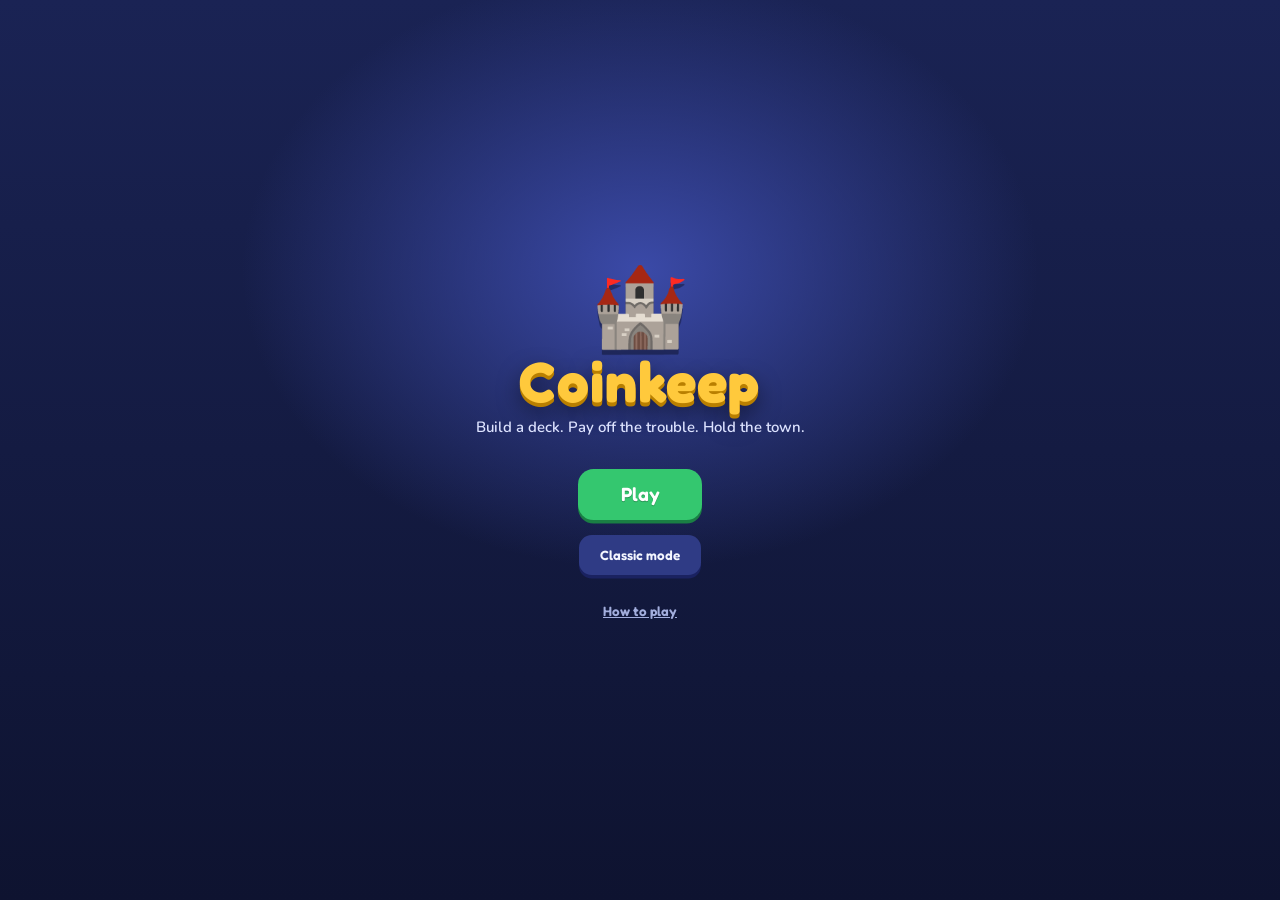
==== index.html @ c74bf4b2 "Publish every wild/* branch beside main on Pages, with a version switcher and a save slot each Co-Au" ====
<!DOCTYPE html>
<html lang="en">
<head>
<meta charset="utf-8">
<meta name="viewport" content="width=device-width,initial-scale=1,viewport-fit=cover">
<meta name="theme-color" content="#1A2354">
<meta name="mobile-web-app-capable" content="yes">
<meta name="apple-mobile-web-app-capable" content="yes">
<meta name="apple-mobile-web-app-status-bar-style" content="black-translucent">
<title>Coinkeep</title>
<meta name="description" content="Coinkeep — a pocket deckbuilder. Build your deck, pay off the troubles, hold the town.">
<link rel="manifest" href="manifest.webmanifest">
<link rel="icon" href="icon.svg" type="image/svg+xml">
<link rel="apple-touch-icon" href="icon.svg">
<link rel="preconnect" href="https://fonts.googleapis.com">
<link rel="preconnect" href="https://fonts.gstatic.com" crossorigin>
<link href="https://fonts.googleapis.com/css2?family=Fredoka:wght@500;600;700&family=Nunito:wght@600;700;800&display=swap" rel="stylesheet">
<link rel="stylesheet" href="css/style.css">
<script src="js/data.js" defer></script>
<script src="js/game.js" defer></script>
<script src="js/save.js" defer></script>
<script src="js/ui.js" defer></script>
<script src="js/versions.js" defer></script>
</head>
<body>

<div id="app">
  <header id="topbar">
    <span class="brand">🪙 Coinkeep</span>
    <div class="chips">
      <span class="chip wave" id="cWave"></span>
      <span class="chip" id="cTurn"></span>
      <span class="chip" id="cHearts" hidden></span>
      <span class="chip" id="cQueue"></span>
      <span class="chip" id="cNext"></span>
      <span class="chip" id="cTier"></span>
    </div>
    <span class="spacer"></span>
    <button class="tbtn wide-only" id="btnDeck">Deck</button>
    <button class="tbtn wide-only" id="btnTrash">Trash</button>
    <button class="tbtn wide-only" id="btnNew">New run</button>
    <button class="tbtn" id="btnLedger" aria-label="Log">📜<span class="long"> Log</span></button>
    <button class="tbtn" id="btnMenu" aria-label="Settings and menu">⚙<span class="long"> Settings</span></button>
  </header>

  <main id="main">
    <div id="subbar">
      <div id="tabs" role="tablist">
        <button id="tabThreats" role="tab">Threats</button>
        <button id="tabMarket" role="tab">Market <span id="tabBadge" class="badge-n"></span></button>
      </div>
      <div id="jokers"></div>
    </div>

    <div id="board">
      <section class="market-rail">
        <div class="rail-label">Market</div>
        <div class="market" id="market"></div>
      </section>
      <section id="threats"></section>
    </div>

    <div id="bar">
      <div class="res" id="rAct"></div>
      <div class="res" id="rBuy"></div>
      <div class="res coin" id="rCoin"></div>
      <span class="spacer"></span>
      <button class="pile" id="pTreas" title="Play every Treasure in your hand (T)">▶ Treasures</button>
      <button class="pile" id="pDeck" title="View your draw pile"></button>
      <button class="pile" id="pDisc" title="View your discard pile"></button>
      <button id="endturn" title="End turn (E)">End turn</button>
    </div>

    <div id="handwrap"><div id="hand"></div></div>
  </main>

  <aside id="side">
    <div class="side-h"><span>TOWN LOG</span><span class="side-btns"><button class="tbtn" id="logSave" title="Download the whole log as a text file">⬇ Save</button><button id="sideClose" aria-label="Close log">✕</button></span></div>
    <div id="log"></div>
  </aside>
</div>

<div id="toasts" aria-live="polite"></div>

<div id="inspect" role="dialog" aria-modal="true">
  <div id="inspectBody"></div>
  <div id="inspectInfo"></div>
  <div class="mbtns" id="inspectBtns"></div>
</div>

<div id="menu" role="dialog" aria-modal="true" aria-labelledby="menuTitle">
  <div class="sheet">
    <h3 id="menuTitle">Settings</h3>
    <div class="srow">
      <span class="slabel">UI size</span>
      <button class="sbtn" id="sDown" aria-label="Smaller">−</button>
      <input type="range" id="sRange" min="60" max="160" step="5" aria-label="UI size">
      <button class="sbtn" id="sUp" aria-label="Larger">+</button>
      <span id="sVal">100%</span>
    </div>
    <div class="srow hint"><span id="sEff"></span><button class="tbtn" id="sAuto">Reset</button></div>
    <label class="srow check"><input type="checkbox" id="sTap"> Tap a card to read it before playing or buying</label>
    <div class="srow btns">
      <button class="tbtn" id="mDeck">Deck</button>
      <button class="tbtn" id="mTrash">Trash</button>
      <button class="tbtn" id="mLedger">Log</button>
      <button class="tbtn" id="mSave">Save log</button>
      <button class="tbtn" id="mHow">How to play</button>
      <button class="tbtn" id="mNew">New run</button>
    </div>
    <p class="hint keys">Keys: <b>E</b> end turn · <b>T</b> play treasures · <b>+ / −</b> UI size · right-click any card to read it.</p>
    <button class="mbtn go" id="mClose">Done</button>
  </div>
</div>

<div id="veil" role="dialog" aria-modal="true" aria-labelledby="mTitle">
  <h2 id="mTitle"></h2>
  <div class="sub" id="mSub"></div>
  <div id="pool"></div>
  <div class="opts" id="mOpts"></div>
  <div class="mbtns" id="mBtns"></div>
</div>

<div id="over">
  <div class="over-art">🏚</div>
  <h1 id="overTitle">The town falls</h1>
  <p id="overText"></p>
  <button class="mbtn go big" id="overBtn">Try again</button>
  <button class="mbtn" id="overSave">Save log</button>
</div>

<div id="banner" aria-hidden="true"></div>

<div id="title" class="on" role="dialog" aria-modal="true" aria-labelledby="tName">
  <div class="logo">
    <div class="logo-art">🏰</div>
    <h1 id="tName">Coinkeep</h1>
    <p class="tag">Build a deck. Pay off the trouble. Hold the town.</p>
  </div>
  <p class="best" id="tBest"></p>
  <button class="mbtn go big" id="tContinue" hidden></button>
  <button class="mbtn go big" id="tPlay">Play</button>
  <button class="mbtn alt" id="tClassic">Classic mode</button>
  <button class="mbtn" id="tHow">How to play</button>
  <div class="versions" id="tVersions" hidden></div>
</div>

<div id="howto" role="dialog" aria-modal="true" aria-labelledby="hTitle">
  <div class="sheet">
    <h3 id="hTitle">How to play</h3>
    <ol class="steps">
      <li><b>⚡ Spend Energy.</b> You get 1 ⚡ a turn. Each card shows what it costs to play in its blue pip; Treasures are free. Sparks give ⚡, Scouts draw cards, and the rest give Coin, Buys or strike threats.</li>
      <li><b>🔨 Merge.</b> Play your Anvil to merge two identical cards from anywhere in your deck into one a level higher — two Coppers make a Silver, two Sparks a Spark II. It costs the same to play and does one more: Silver gives 2 Coin, Spark II 2 ⚡. Copies in your discard pile are used first, then your draw pile, then your hand; the new card goes to your discard pile.</li>
      <li><b>🛒 Shop the market.</b> It starts with level-one cards; ones that cost more ⚡ to play arrive in later waves. Once you merge a card to a new level, the market starts stocking the level below it. Bought cards go to the bottom of your deck; the two leftmost stalls leave each turn.</li>
      <li><b>👹 Beat the fuse.</b> Each threat wants something — Coin, Energy, Buys or cards — and has a fuse. Tap its button to pay. If the fuse runs out it detonates: it attacks and costs the town a ❤. Clear one and you may take a free card.</li>
      <li><b>🧊 Don't lean on one card.</b> The Snow Queen, and Elites from wave 5, seal your most valuable card in ice until they leave. The Bookworm eats everything your cards would draw until it is full.</li>
      <li><b>🏰 Hold all three slots.</b> If a threat arrives with every slot full, the town falls.</li>
      <li><b>✨ Between waves</b> pick a charm that bends the rules, and visit the Inn to trash or copy a card, rest, or merge two different cards into one that does both and costs their average ⚡ (rounded up).</li>
    </ol>
    <p class="hint">Classic mode opens the game as it was on 22 October 2026, before Energy and merging: Dominion-style Actions, splice mode and the original classic.</p>
    <button class="mbtn go" id="hClose">Got it</button>
  </div>
</div>

</body>
</html>
---- css/style.css ----
/* ==========================================================
   Coinkeep — styles.
   All sizes are rem: ui.js sets the root font-size to scale the UI.
   Layouts are body classes set by ui.js:
     .L-wide   desktop / tablet        .L-narrow  phone portrait
     .L-short  phone landscape (tabs)  .compact   narrow or short
     .has-side log shown as a column
   Cards size from --w on themselves or a parent; their text is in em.
   Buttons are "chunky": a solid face over a darker ledge (box-shadow)
   that sinks when pressed.
   ========================================================== */
:root{
  --bg:#121838; --bg-2:#1A2354; --panel:#232D69; --panel-2:#1C2559; --panel-3:#2F3B85; --edge:#3D4A9C;
  --gold:#FFC93C; --gold-d:#B97F00; --coin-ink:#5A3A00;
  --red:#FF5D6C; --red-d:#B02A3A; --green:#34C76F; --green-d:#1A7F44;
  --blue:#4FA3FF; --violet:#A77BFF; --teal:#2ED3B7; --orange:#FF9F43;
  --text:#F4F6FF; --dim:#A3AEDD;
  --card:#FFF9EC; --card-ink:#2B2546;
  --head:"Fredoka","Nunito",system-ui,sans-serif;
  --sat:env(safe-area-inset-top,0px); --sar:env(safe-area-inset-right,0px);
  --sab:env(safe-area-inset-bottom,0px); --sal:env(safe-area-inset-left,0px);
  --mk-w:6.9rem; --hd-w:6.9rem; --md-w:7.4rem;
}
body.L-narrow{--mk-w:5.4rem;--hd-w:6rem;--md-w:7rem}
body.L-short {--mk-w:5rem;  --hd-w:4.5rem;--md-w:6rem}
body.L-short.tab-market{--mk-w:6.4rem}

*{box-sizing:border-box;margin:0;padding:0}
html{font-size:16px;-webkit-text-size-adjust:100%;text-size-adjust:100%}
html,body{height:100%}
body{
  background:
    radial-gradient(circle at 18% 12%, rgba(255,255,255,.07) 0 .08rem, transparent .1rem) 0 0/7rem 7rem,
    radial-gradient(circle at 70% 60%, rgba(255,255,255,.05) 0 .06rem, transparent .08rem) 0 0/5rem 5rem,
    radial-gradient(70rem 40rem at 50% -8%, #34408F 0%, transparent 62%),
    linear-gradient(180deg,var(--bg-2) 0%,var(--bg) 100%);
  background-color:var(--bg);
  color:var(--text);font-family:"Nunito",system-ui,sans-serif;font-weight:600;font-size:1rem;
  overflow:hidden;overscroll-behavior:none;-webkit-tap-highlight-color:transparent;
}
button{font-family:inherit;font-weight:inherit;color:inherit;cursor:pointer;background:none;border:none;touch-action:manipulation}
button:focus-visible,[tabindex]:focus-visible{outline:3px solid var(--gold);outline-offset:2px}
.long{display:inline} .short{display:none}
body.compact .long{display:none}
body.compact .short{display:inline}

/* ---------- frame ---------- */
#app{display:grid;grid-template-columns:minmax(0,1fr);grid-template-rows:auto minmax(0,1fr);
  height:100vh;height:100dvh;padding:var(--sat) var(--sar) 0 var(--sal)}
body.has-side #app{grid-template-columns:minmax(0,1fr) 16rem}

#topbar{grid-column:1/-1;display:flex;align-items:center;gap:.6rem;padding:.5rem 1rem;min-width:0;
  background:rgba(8,12,40,.45);box-shadow:0 .15rem 0 rgba(0,0,0,.25)}
.brand{font-family:var(--head);font-weight:700;color:var(--gold);font-size:1.15rem;white-space:nowrap;text-shadow:0 .12rem 0 var(--gold-d)}
.chips{display:flex;gap:.45rem;min-width:0;overflow:hidden}
.chip{font-family:var(--head);font-weight:600;font-size:.8rem;padding:.22rem .7rem;border-radius:2rem;background:var(--panel);white-space:nowrap;
  box-shadow:inset 0 -.12rem 0 rgba(0,0,0,.25)}
.chip.hearts{background:#5A2340;color:#FFB3C2}
.chip.wave{background:var(--gold);color:var(--coin-ink)}
.chip.soon{background:var(--orange);color:#3A1E00}
.chip.now{background:var(--red);color:#fff;animation:pulse 1.1s infinite}
@keyframes pulse{50%{opacity:.55}}
.spacer{flex:1}
.tbtn{font-family:var(--head);font-weight:600;font-size:.8rem;padding:.35rem .8rem;border-radius:.7rem;background:var(--panel-3);white-space:nowrap;
  box-shadow:0 .2rem 0 #1A2260;transition:transform .06s,box-shadow .06s}
.tbtn:hover{filter:brightness(1.15)}
.tbtn:active{transform:translateY(.15rem);box-shadow:0 .05rem 0 #1A2260}
body.has-side #btnLedger{display:none}
body.compact .brand, body.compact .wide-only, body.compact #cTier{display:none}
body.compact #topbar{gap:.4rem;padding:.4rem .6rem}
body.compact .chips{gap:.3rem}
body.compact .chip{padding:.2rem .5rem}
body.compact #topbar .tbtn{font-size:1rem;padding:.25rem .55rem}

#main{display:flex;flex-direction:column;min-height:0;min-width:0;padding:.5rem .9rem 0}
body.compact #main{padding:.4rem .5rem 0}

/* ---------- charms & tabs ---------- */
#subbar{display:flex;align-items:center;gap:.6rem;padding-bottom:.4rem;min-width:0}
#tabs{display:none;flex:0 0 auto;border-radius:.7rem;overflow:hidden;background:var(--panel-2)}
body.L-short #tabs{display:flex}
#tabs button{font-family:var(--head);font-weight:600;font-size:.85rem;padding:.3rem .85rem;display:flex;align-items:center;gap:.3rem}
#tabs button.on{background:var(--gold);color:var(--coin-ink)}
.badge-n:empty{display:none}
.badge-n{font-size:.7rem;min-width:1.1rem;padding:0 .3rem;border-radius:.6rem;background:var(--green);color:#fff}

#jokers{display:flex;gap:.4rem;align-items:center;min-width:0;flex:1;overflow-x:auto;scrollbar-width:none;padding:.15rem 0 .3rem}
#jokers::-webkit-scrollbar{display:none}
.jlabel{font-family:var(--head);font-size:.72rem;letter-spacing:.12em;color:var(--dim);margin-right:.2rem}
body.compact .jlabel{display:none}
.joker{position:relative;flex:0 0 auto;display:flex;align-items:center;gap:.35rem;padding:.2rem .65rem .2rem .4rem;border-radius:2rem;
  background:var(--panel);font-family:var(--head);font-weight:600;font-size:.78rem;min-height:2rem;border:2px solid var(--edge);
  box-shadow:0 .18rem 0 rgba(0,0,0,.3)}
.joker .ja{font-size:1.15rem;line-height:1}
.joker .js{font-family:"Nunito",sans-serif;font-size:.75rem;color:var(--dim)}
.joker.common{border-color:var(--blue)}
.joker.uncommon{border-color:var(--green)}
.joker.rare{border-color:var(--gold);box-shadow:0 0 .6rem rgba(255,201,60,.45),0 .18rem 0 rgba(0,0,0,.3)}
.joker.empty{border-style:dashed;min-width:3.4rem;cursor:default;opacity:.45;box-shadow:none}
body.compact .joker .jname{display:none}
body.compact .joker{padding:.2rem .45rem}
body.compact .joker.empty{min-width:2.2rem}
.jtip{display:none;position:fixed;transform:translateY(2.4rem);z-index:50;width:14.5rem;padding:.55rem .7rem;background:#0E1435;border:2px solid var(--gold);text-align:left;
  border-radius:.7rem;font-family:"Nunito",sans-serif;font-size:.85rem;line-height:1.35;color:var(--text);box-shadow:0 .5rem 1.25rem rgba(0,0,0,.6);pointer-events:none}
@media (hover:hover){ .joker:hover .jtip{display:block} }

/* ---------- board (market + threats) ---------- */
#board{flex:1;min-height:0;display:flex;flex-direction:column;overflow-y:auto;overflow-x:hidden;scrollbar-width:thin}
.market-rail{display:flex;align-items:center;gap:.6rem;padding:.7rem .6rem .6rem;min-width:0;border-radius:1rem;background:rgba(8,12,40,.3)}
.rail-label{font-family:var(--head);font-weight:600;font-size:.75rem;letter-spacing:.14em;color:var(--dim);writing-mode:vertical-rl;transform:rotate(180deg);text-align:center}
.market{--w:var(--mk-w);display:flex;gap:.6rem;flex-wrap:wrap;min-width:0}
body.compact .rail-label{display:none}
body.compact .market{flex-wrap:nowrap;overflow-x:auto;padding:.5rem .4rem .6rem .6rem;scroll-snap-type:x proximity;scrollbar-width:none}
body.compact .market::-webkit-scrollbar{display:none}
body.compact .market .slot{scroll-snap-align:start}
body.compact .market-rail{padding:.1rem 0}
.market .slot{position:relative;flex:0 0 auto}
.slot.leaving::after{content:"";position:absolute;inset:-.25rem;border:2px dashed var(--red);border-radius:.9rem;pointer-events:none;opacity:.8}
.leaving-tag{position:absolute;top:-.6rem;left:50%;transform:translateX(-50%);font-family:var(--head);font-weight:600;font-size:.62rem;background:var(--red);color:#fff;padding:.05rem .45rem;border-radius:1rem;white-space:nowrap;z-index:3}
body.L-short:not(.tab-market) .market-rail{display:none}
body.L-short.tab-market #threats{display:none}
body.L-short.tab-market .market-rail{flex:1;justify-content:center}

#threats{flex:1;display:flex;align-items:center;justify-content:center;gap:1.1rem;padding:.8rem 0;flex-wrap:wrap}
.tslot{width:16rem;min-height:14rem;border-radius:1rem;background:linear-gradient(180deg,#2E3A86,#222B6B);border:2px solid #4553B0;
  display:flex;flex-direction:column;padding:.8rem;gap:.45rem;position:relative;box-shadow:0 .35rem 0 #141A4A,0 .6rem 1.4rem rgba(0,0,0,.35)}
.tslot.elite{border-color:var(--red);background:linear-gradient(180deg,#4A2A6E,#2D1E58)}
.tslot.empty{border:2px dashed #39458F;background:rgba(255,255,255,.03);align-items:center;justify-content:center;color:#6F7BC0;
  font-family:var(--head);font-weight:600;font-size:.8rem;letter-spacing:.1em;text-transform:uppercase;box-shadow:none}
.tslot.ready{border-color:var(--gold);box-shadow:0 0 0 2px var(--gold),0 .35rem 0 #141A4A,0 0 1.2rem rgba(255,201,60,.35)}
.tslot.new{animation:drop .5s cubic-bezier(.3,1.6,.6,1)}
.tslot.hit{animation:hit .45s ease-out}
.market .card.upgraded{animation:upPop .7s cubic-bezier(.3,1.6,.5,1);position:relative;z-index:2}
@keyframes upPop{0%{transform:scale(1)}15%{transform:scale(.88);filter:brightness(1.6)}45%{transform:scale(var(--pop,1.15));filter:brightness(1.35) drop-shadow(0 0 .7rem var(--gold))}100%{transform:none;filter:none}}
.up-tag{position:absolute;top:30%;left:50%;font-family:var(--head);font-weight:700;font-size:.9rem;color:var(--coin-ink);background:var(--gold);border:2px solid var(--gold-d);padding:.05rem .5rem;border-radius:1rem;white-space:nowrap;z-index:4;pointer-events:none;opacity:0;animation:upTag 1.3s ease-out}
@keyframes upTag{0%{opacity:0;transform:translate(-50%,0) scale(.4)}20%{opacity:1;transform:translate(-50%,-.6rem) scale(1.25)}35%{transform:translate(-50%,-.8rem) scale(1)}80%{opacity:1}100%{opacity:0;transform:translate(-50%,-2.2rem)}}
@keyframes drop{0%{transform:translateY(-2rem) scale(.9);opacity:0}100%{transform:none;opacity:1}}
@keyframes hit{0%{transform:scale(1)}25%{transform:scale(.94) rotate(-1.5deg);filter:brightness(1.8)}60%{transform:scale(1.03) rotate(1deg)}100%{transform:none}}
.thead{display:flex;align-items:center;gap:.55rem;text-align:left;width:100%}
.tnames{display:flex;flex-direction:column;flex:1;min-width:0}
.tart{font-size:2rem;line-height:1;filter:drop-shadow(0 .15rem 0 rgba(0,0,0,.35))}
.tname{font-family:var(--head);font-weight:700;font-size:1rem;line-height:1.15}
.tkind{font-size:.72rem;color:var(--dim)}
.ti{color:var(--dim);font-size:.95rem;align-self:flex-start}
.tdesc{font-size:.82rem;line-height:1.35;color:#D3D9F7;flex:1}
.tatk{font-size:.8rem;line-height:1.3;padding:.3rem .55rem;border-radius:.55rem;background:rgba(0,0,0,.25);color:#D9DEFA}
.treward{font-size:.78rem;color:#D9C6FF;padding:0 .2rem}
.treward b{color:var(--gold)}
.tatk.imminent{background:rgba(255,93,108,.2);color:#FFC2C8;box-shadow:inset 0 0 0 1px rgba(255,93,108,.6)}
.tbar{height:.75rem;background:#11173F;border-radius:1rem;overflow:hidden;box-shadow:inset 0 .1rem .2rem rgba(0,0,0,.5)}
.tfill{height:100%;border-radius:1rem;background:linear-gradient(180deg,#FFE07A,#F5A800);transition:width .35s cubic-bezier(.3,1.4,.6,1)}
.tfill.act{background:linear-gradient(180deg,#C9A8FF,#8457F0)}
.tfill.buy{background:linear-gradient(180deg,#8EC7FF,#3C86E8)}
.tfill.blood{background:linear-gradient(180deg,#FF95A0,#E2384C)}
.tnum{font-family:var(--head);font-weight:600;font-size:.8rem;display:flex;justify-content:space-between;gap:.4rem;flex-wrap:wrap}
.dim{color:var(--dim)}
.tbtn2{font-family:var(--head);font-weight:600;font-size:.88rem;padding:.5rem .6rem;border-radius:.75rem;background:#3A468F;width:100%;min-height:2.5rem;
  box-shadow:0 .25rem 0 #1B2361;transition:transform .06s,box-shadow .06s}
.tbtn2.go{background:var(--gold);color:var(--coin-ink);box-shadow:0 .25rem 0 var(--gold-d)}
.tbtn2.go:hover{filter:brightness(1.08)}
.tbtn2.blood{background:var(--red);color:#fff;box-shadow:0 .25rem 0 var(--red-d)}
.tbtn2:not(:disabled):active{transform:translateY(.2rem);box-shadow:0 .05rem 0 #1B2361}
.tbtn2:disabled{opacity:.4;cursor:default}
.pips{position:absolute;top:-.65rem;right:.6rem;display:flex;gap:.25rem}
.pip{font-size:.65rem;font-family:var(--head);font-weight:700;background:var(--red);color:#fff;padding:.08rem .5rem;border-radius:1rem}
.pip.elite{background:var(--gold);color:var(--coin-ink)}

/* compact threats: no description (tap ⓘ to read it), tighter boxes */
body.compact #threats{display:grid;gap:.6rem;align-items:stretch;justify-content:stretch;padding:.6rem 0}
body.L-narrow #threats{grid-template-columns:repeat(auto-fill,minmax(16rem,1fr));align-content:start}
body.L-short #threats{grid-template-columns:repeat(3,minmax(0,1fr));align-content:center}
body.compact .tslot{width:auto;min-height:0;padding:.55rem .65rem;gap:.35rem}
body.compact .tslot.empty{min-height:2.4rem}
body.L-short .tslot.empty{min-height:6rem}
body.compact .tdesc{display:none}
body.compact .tart{font-size:1.5rem}
body.compact .tbtn2{padding:.4rem .5rem;min-height:2.3rem}

/* ---------- resource bar ---------- */
#bar{display:flex;align-items:center;gap:.5rem;padding:.5rem .3rem;margin-top:.2rem;border-radius:1rem 1rem 0 0;
  background:rgba(8,12,40,.5);flex-wrap:wrap;row-gap:.4rem}
.res{display:flex;align-items:center;gap:.25rem;padding:.22rem .75rem;border-radius:2rem;background:var(--panel);font-size:.9rem;white-space:nowrap;
  box-shadow:inset 0 -.15rem 0 rgba(0,0,0,.25)}
.res b{font-family:var(--head);font-weight:700;font-size:1.1rem}
.res.spent{opacity:.38}
.res.coin{background:var(--gold);color:var(--coin-ink);box-shadow:inset 0 -.15rem 0 var(--gold-d)}
.res.bump{animation:bump .3s ease-out}
@keyframes bump{40%{transform:scale(1.22)}}
.pile{font-family:var(--head);font-weight:600;font-size:.82rem;color:var(--dim);border-radius:.7rem;padding:.25rem .6rem;background:var(--panel);white-space:nowrap;min-height:2.1rem;
  box-shadow:0 .18rem 0 #141A4A}
.pile:hover{color:var(--text)}
.pile:active{transform:translateY(.12rem);box-shadow:0 .05rem 0 #141A4A}
.pile:disabled{opacity:.4;cursor:default}
#pTreas:not(:disabled){color:var(--coin-ink);background:#FFE08A;box-shadow:0 .18rem 0 var(--gold-d)}
#endturn{font-family:var(--head);font-weight:700;font-size:1rem;padding:.45rem 1.4rem;min-height:2.6rem;white-space:nowrap;color:#fff;
  background:var(--green);border-radius:.85rem;box-shadow:0 .3rem 0 var(--green-d);text-shadow:0 .08rem 0 rgba(0,0,0,.25);transition:transform .06s,box-shadow .06s}
#endturn:hover{filter:brightness(1.08)}
#endturn:not(:disabled):active{transform:translateY(.22rem);box-shadow:0 .08rem 0 var(--green-d)}
#endturn:disabled{filter:grayscale(1) brightness(.6);cursor:default}
body.compact .res{padding:.2rem .5rem}
body.compact .res .lbl{display:none}
body.compact #bar{gap:.35rem;padding:.4rem .2rem}
body.L-narrow #bar .spacer{flex-basis:0}
body.L-narrow #endturn{flex:1 1 auto}

/* ---------- hand ---------- */
#handwrap{--w:var(--hd-w);padding:.8rem .5rem calc(.9rem + var(--sab));display:flex;justify-content:center;align-items:flex-end;
  min-height:calc(var(--w)*1.418 + 1.7rem + var(--sab));background:rgba(8,12,40,.5)}
#hand{display:flex;justify-content:center;flex-wrap:nowrap}
/* too many cards to fit: swipe the hand sideways (edges fade to show there's more) */
#handwrap.slide{justify-content:flex-start;overflow-x:auto;overflow-y:hidden;scroll-snap-type:x proximity;
  overscroll-behavior-x:contain;-webkit-overflow-scrolling:touch;scrollbar-width:none;
  -webkit-mask-image:linear-gradient(90deg,transparent,#000 1.2rem,#000 calc(100% - 1.2rem),transparent);
          mask-image:linear-gradient(90deg,transparent,#000 1.2rem,#000 calc(100% - 1.2rem),transparent)}
#handwrap.slide::-webkit-scrollbar{display:none}
#handwrap.slide #hand{margin:0 auto;padding:0 1rem}
#handwrap.slide #hand .card{scroll-snap-align:center;flex-shrink:0}
#hand .card{transition:transform .14s cubic-bezier(.3,1.5,.6,1);animation:deal .3s ease-out backwards}
#hand .card:nth-child(2){animation-delay:.03s} #hand .card:nth-child(3){animation-delay:.06s}
#hand .card:nth-child(4){animation-delay:.09s} #hand .card:nth-child(5){animation-delay:.12s}
@keyframes deal{from{transform:translateY(1.5rem);opacity:0}}
@media (hover:hover){ #hand .card:hover{transform:translateY(-1.1rem) scale(1.07);z-index:20} }
#hand .card:active{transform:translateY(-.6rem) scale(1.03)}

/* ---------- cards ----------
   Cream face, a coloured frame and header pill per type, a round art window. */
.card{--w:6.9rem;--frame:#7C8BC9;--pill:#5E6FB8;--pill-ink:#fff;--glow:#E4E9FF;
  width:var(--w);height:calc(var(--w)*1.418);font-size:calc(var(--w)*.0855);
  flex:0 0 auto;position:relative;border-radius:.9em;padding:.45em;display:flex;flex-direction:column;gap:.25em;
  background:var(--card);color:var(--card-ink);border:.32em solid var(--frame);
  box-shadow:0 .35em 0 rgba(0,0,0,.28),0 .6em 1.1em rgba(0,0,0,.35);text-align:center;user-select:none;-webkit-user-select:none;-webkit-touch-callout:none}
.card.t-action  {--frame:#5B8DEF;--pill:#3D6FD6;--glow:#DDE8FF}
.card.t-treasure{--frame:#F2B124;--pill:#D99100;--glow:#FFF0C2}
.card.t-ward    {--frame:#2BB5A0;--pill:#1F8F7E;--glow:#D6F5EF}
.card.r         {--frame:#21B89E;--pill:#14957F;--glow:#D3F7EF}
.card.t-victory,.card.t-junk{--frame:#9AA0B4;--pill:#7D8399;--glow:#ECEDF2}
.card.t-curse   {--frame:#8E5CD9;--pill:#7240BF;--glow:#EADFFF}
.market .card,#hand .card,#pool .card{--w:inherit}
#pool{--w:var(--md-w)}
.card .banner{font-family:var(--head);font-size:1.12em;font-weight:700;line-height:1.15;padding:.22em .3em;border-radius:.6em;
  color:var(--pill-ink);background:var(--pill);white-space:nowrap;overflow:hidden;text-overflow:ellipsis;text-shadow:0 .06em 0 rgba(0,0,0,.25)}
.card .art{height:2.6em;flex:0 0 auto;display:flex;align-items:center;justify-content:center}
.card .art span{display:flex;align-items:center;justify-content:center;font-size:2.1em;width:1.24em;height:1.24em;border-radius:50%;line-height:1;
  background:radial-gradient(circle at 50% 40%,#fff 0%,var(--glow) 70%);box-shadow:inset 0 -.07em 0 rgba(0,0,0,.08)}
.card .tx{flex:1;overflow-wrap:anywhere;font-size:.98em;font-weight:700;line-height:1.2;padding:.15em .2em;overflow:hidden;display:flex;align-items:center;justify-content:center;color:#3A3360}
.card .foot{font-family:var(--head);font-weight:600;font-size:.85em;display:flex;justify-content:space-between;color:#8A86A6;padding:0 .2em}
.card .tx{flex-direction:column;gap:.15em}
.card .art{position:relative}
.card .mods{position:absolute;right:-.15em;bottom:-.25em;display:flex;flex-wrap:wrap-reverse;justify-content:flex-end;gap:.12em;max-width:calc(var(--w) - 1.2em)}
.card .mods i{position:relative}
.card .mods i b{position:absolute;right:-.35em;bottom:-.3em;min-width:1.05em;height:1.05em;padding:0 .15em;border-radius:.6em;font-size:.62em;line-height:1.05em;text-align:center;
  font-family:var(--head);font-weight:700;background:var(--violet);color:#fff}
.card .mods i.open b{position:static;background:none;color:rgba(43,37,70,.55);font-size:.7em}
.card.big .tx{overflow-y:auto}
.card .mods i{font-style:normal;display:flex;align-items:center;justify-content:center;width:1.45em;height:1.45em;font-size:.95em;border-radius:50%;
  background:#fff;box-shadow:0 0 0 .12em var(--violet),0 .1em .2em rgba(0,0,0,.3)}
.card .mods i.scar{box-shadow:0 0 0 .12em var(--red),0 .1em .2em rgba(0,0,0,.3);background:#FFE3E6}
.card .mods i.open{background:transparent;box-shadow:inset 0 0 0 .1em rgba(43,37,70,.25)}
.market .card .mods i.open{display:none}
.card .mline{display:none;font-size:.85em;color:#5B3FB5}
.card .mline.scar{color:#C42839}
.card.big .mline{display:block}
.card.spliced:not(.big){background:linear-gradient(180deg,var(--card) 60%,#EFE6FF)}
.card .stars{color:#F5A800;letter-spacing:.05em}
.card .cost{position:absolute;left:-.6em;top:-.6em;width:2.1em;height:2.1em;font-size:1.15em;border-radius:50%;
  background:radial-gradient(circle at 35% 30%,#FFE69A,#F2B124 60%,#C98B00);border:.12em solid #fff;color:var(--coin-ink);
  font-family:var(--head);font-weight:700;display:flex;align-items:center;justify-content:center;box-shadow:0 .18em 0 rgba(0,0,0,.3)}
.card .ecost{position:absolute;left:-.6em;bottom:-.6em;width:2.1em;height:2.1em;font-size:1.15em;border-radius:50%;z-index:1;
  background:radial-gradient(circle at 35% 30%,#B9E4FF,#3D9BE9 60%,#1F5FB0);border:.12em solid #fff;color:#fff;
  font-family:var(--head);font-weight:700;display:flex;align-items:center;justify-content:center;box-shadow:0 .15em 0 rgba(0,0,0,.3);
  text-shadow:0 .06em 0 rgba(0,0,0,.35)}
.card .ecost::before{content:'⚡';font-size:.62em;margin-right:.02em}
.card:has(> .ecost:not(.top)) .foot{padding-left:1.6em}
.card .ecost.top{top:-.6em;bottom:auto}
.card .badge{position:absolute;right:-.5em;top:-.7em;font-family:var(--head);font-size:1.1em;font-weight:700;padding:.08em .55em;border-radius:1em;
  background:var(--card-ink);border:.12em solid var(--gold);color:var(--gold);white-space:nowrap;z-index:2}
.card.lv1{--frame:#3FA2FF} .card.lv2{--frame:#B06CFF}
.card.lv3{--frame:#FFB400;box-shadow:0 0 .9em rgba(255,190,40,.7),0 .35em 0 rgba(0,0,0,.28)}
.card.t-treasure.lv1,.card.t-treasure.lv2{box-shadow:0 0 .6em rgba(255,200,60,.5),0 .35em 0 rgba(0,0,0,.28)}
.card.playable{cursor:pointer;box-shadow:0 0 0 .22em var(--gold),0 .35em 0 rgba(0,0,0,.28),0 0 1em rgba(255,201,60,.5)}
.card.buyable{cursor:pointer;box-shadow:0 0 0 .22em var(--green),0 .35em 0 rgba(0,0,0,.28),0 0 1em rgba(52,199,111,.45)}
.card.selected{box-shadow:0 0 0 .3em var(--orange),0 .35em 0 rgba(0,0,0,.28);transform:translateY(-.6rem)}
.card.dead{filter:saturate(.45) brightness(.75)}
.card.frozen{filter:none}
.card.frozen::after{content:"❄";position:absolute;inset:0;border-radius:.6em;display:flex;align-items:center;justify-content:center;font-size:3em;color:#fff;
  background:linear-gradient(160deg,rgba(170,220,255,.75),rgba(110,170,255,.6));text-shadow:0 .05em .2em rgba(0,60,140,.6)}
.card.iced::after{content:"🧊"}
.card.big.frozen::after{align-items:flex-start;justify-content:flex-end;padding:.25em .3em;font-size:2em;background:rgba(150,205,255,.28);pointer-events:none}
#pool .card.big{--w:min(14rem,62vw,38vh)}
.card.big{--w:min(14rem,62vw,38vh);box-shadow:0 .4em 0 rgba(0,0,0,.28),0 1rem 2.5rem rgba(0,0,0,.6)}

/* mini cards: small market & hand cards drop their rules text — tap to read */
body.mini-mk .market .card, body.mini-hd #hand .card{font-size:calc(var(--w)*.115)}
body.mini-mk .market .card .tx, body.mini-hd #hand .card .tx,
body.mini-mk .market .card .foot, body.mini-hd #hand .card .foot{display:none}
body.mini-mk .market .card .art, body.mini-hd #hand .card .art{flex:1;height:auto}
body.mini-mk .market .card .banner, body.mini-hd #hand .card .banner{white-space:normal;font-size:.95em;line-height:1.05;padding:.25em .1em}

/* ---------- charm cards (draft / inspector) ---------- */
#pool.jokers{gap:1rem}
.jcard{width:10rem;min-height:13.4rem;border-radius:1rem;padding:.75rem;display:flex;flex-direction:column;align-items:center;gap:.4rem;text-align:center;cursor:pointer;
  background:linear-gradient(180deg,#34419A,#232D6E);border:3px solid var(--edge);box-shadow:0 .35rem 0 #141A4A,0 .6rem 1.2rem rgba(0,0,0,.4);
  transition:transform .14s cubic-bezier(.3,1.5,.6,1)}
@media (hover:hover){ .jcard:hover{transform:translateY(-.4rem) rotate(-1deg)} }
.jcard:focus-visible{transform:translateY(-.4rem)}
.jcard.common{border-color:var(--blue)}
.jcard.uncommon{border-color:var(--green)}
.jcard.rare{border-color:var(--gold);box-shadow:0 0 1.2rem rgba(255,201,60,.5),0 .35rem 0 #141A4A}
.jcard .jr{font-family:var(--head);font-weight:700;font-size:.66rem;letter-spacing:.14em;text-transform:uppercase;padding:.05rem .55rem;border-radius:1rem;background:var(--blue);color:#fff}
.jcard.uncommon .jr{background:var(--green)}
.jcard.rare .jr{background:var(--gold);color:var(--coin-ink)}
.jcard .jart{font-size:2.6rem;line-height:1.1;filter:drop-shadow(0 .15rem 0 rgba(0,0,0,.35))}
.jcard .jn{font-family:var(--head);font-weight:700;font-size:1rem;color:var(--gold)}
.jcard .jtx{font-size:.88rem;line-height:1.35;color:#E3E7FF}
.jcard.splice{background:linear-gradient(180deg,#4A3A9A,#2C2470)}
.jcard.splice .jtx small{color:var(--dim)}
.jcard .jst{font-size:.8rem;color:var(--dim);margin-top:auto}
body.compact .jcard{width:8.6rem;min-height:11.5rem;padding:.55rem}
body.compact .jcard .jtx{font-size:.8rem}
#inspect .jcard{width:min(16rem,80vw);min-height:0;cursor:default;font-size:1.1rem}
#inspect .jcard .jtx{font-size:1rem}

/* ---------- log ---------- */
#side{display:none;background:rgba(8,12,40,.4);flex-direction:column;min-height:0}
body.has-side #side{display:flex}
body:not(.has-side) #side.open{display:flex;position:fixed;top:0;right:0;bottom:0;width:min(22rem,88vw);z-index:120;background:#141B45;
  box-shadow:-1rem 0 2rem rgba(0,0,0,.6);padding:var(--sat) var(--sar) var(--sab) 0}
.side-h{font-family:var(--head);font-weight:600;font-size:.75rem;letter-spacing:.14em;color:var(--dim);padding:.55rem .75rem .3rem;display:flex;justify-content:space-between;align-items:center}
#sideClose{font-size:1rem;padding:.2rem .5rem}
.side-btns{display:flex;gap:.3rem;align-items:center}
#logSave{font-size:.7rem;padding:.2rem .6rem;letter-spacing:0}
body.has-side #sideClose{display:none}
#log{flex:1;overflow-y:auto;padding:0 .75rem .75rem;font-size:.85rem;line-height:1.42;overscroll-behavior:contain}
#log div{padding:.14rem 0;border-bottom:1px solid rgba(255,255,255,.05)}
#log .hl{color:var(--gold)}
#log .big{color:#FFE07A;font-weight:800}
#log .bad{color:#FF9AA4}
#log .good{color:#7BE3A4}
#log .turn{color:var(--dim);font-family:var(--head);font-size:.72rem;letter-spacing:.08em;padding-top:.5rem}
#log .wave{color:var(--gold);font-family:var(--head);font-weight:700;font-size:.85rem;letter-spacing:.08em;padding-top:.75rem;border-bottom:2px solid var(--gold)}
#log::-webkit-scrollbar{width:7px}
#log::-webkit-scrollbar-thumb{background:var(--edge);border-radius:4px}

/* ---------- toasts, floaters, banner, shakes ---------- */
#toasts{position:fixed;top:calc(var(--sat) + 3rem);left:50%;transform:translateX(-50%);z-index:90;display:flex;flex-direction:column;gap:.3rem;
  align-items:center;pointer-events:none;width:min(92vw,26rem)}
.toast{background:rgba(14,20,53,.96);border-radius:2rem;padding:.35rem .9rem;font-size:.88rem;line-height:1.3;border:2px solid var(--edge);
  box-shadow:0 .3rem .9rem rgba(0,0,0,.5);animation:toastIn .25s cubic-bezier(.3,1.5,.6,1), toastOut .4s ease-in 2.8s forwards}
.toast.good{border-color:var(--green);color:#C9F5DA}
.toast.bad{border-color:var(--red);color:#FFD0D5}
.toast.big{border-color:var(--gold);color:#FFE07A;font-weight:800;font-size:1rem}
@keyframes toastIn{from{opacity:0;transform:translateY(-.6rem) scale(.9)}}
@keyframes toastOut{to{opacity:0}}

.float{position:fixed;z-index:95;transform:translate(-50%,-50%);pointer-events:none;font-family:var(--head);font-weight:700;font-size:1.5rem;
  color:#fff;text-shadow:0 .12rem 0 rgba(0,0,0,.45);animation:floatUp 1s ease-out forwards;white-space:nowrap}
.float.coin{color:var(--gold);text-shadow:0 .12rem 0 var(--gold-d),0 0 .6rem rgba(0,0,0,.5)}
.float.good{font-size:1.8rem;color:#7BE3A4}
@keyframes floatUp{0%{opacity:0;margin-top:0;transform:translate(-50%,-50%) scale(.6)}15%{opacity:1;transform:translate(-50%,-50%) scale(1.15)}
  100%{opacity:0;margin-top:-3.5rem;transform:translate(-50%,-50%) scale(1)}}

#banner{position:fixed;left:0;right:0;top:38%;z-index:96;display:none;flex-direction:column;align-items:center;pointer-events:none;
  font-family:var(--head);font-weight:700;font-size:3rem;color:var(--gold);text-shadow:0 .2rem 0 var(--gold-d),0 0 2rem rgba(0,0,0,.7)}
#banner small{font-size:1rem;color:#fff;text-shadow:0 .1rem .4rem rgba(0,0,0,.8)}
#banner.on{display:flex;animation:bannerIn 1.5s ease-out forwards}
@keyframes bannerIn{0%{opacity:0;transform:scale(.4)}15%{opacity:1;transform:scale(1.1)}25%{transform:scale(1)}80%{opacity:1}100%{opacity:0;transform:translateY(-1rem)}}

body.shake #app{animation:shake .42s}
body.hurt #app{animation:shake .42s}
body.hurt::after{content:"";position:fixed;inset:0;pointer-events:none;z-index:80;box-shadow:inset 0 0 6rem rgba(255,60,80,.65);animation:fadeOut .5s forwards}
@keyframes shake{20%{transform:translate(-.35rem,.1rem)}40%{transform:translate(.3rem,-.1rem)}60%{transform:translate(-.2rem,0)}80%{transform:translate(.12rem,0)}}
@keyframes fadeOut{to{opacity:0}}

/* ---------- overlays ---------- */
#veil,#inspect,#menu,#over,#title,#howto{position:fixed;inset:0;display:none;flex-direction:column;align-items:center;
  padding:calc(1rem + var(--sat)) calc(1rem + var(--sar)) calc(1rem + var(--sab)) calc(1rem + var(--sal))}
#veil{background:rgba(8,11,34,.9);justify-content:center;gap:.9rem;z-index:100;overflow-y:auto}
#veil.on,#inspect.on,#menu.on,#over.on,#title.on,#howto.on{display:flex}
#veil h2{font-family:var(--head);font-size:1.4rem;font-weight:700;text-align:center;max-width:42rem;color:var(--gold)}
#veil .sub{color:var(--dim);font-size:.9rem;margin-top:-.5rem;text-align:center;max-width:42rem}
#pool{display:flex;flex-wrap:wrap;gap:.9rem;justify-content:center;max-width:64rem;max-height:60vh;max-height:60dvh;overflow-y:auto;padding:1rem .6rem;
  overscroll-behavior:contain;flex-shrink:1;min-height:0}
#pool:empty{display:none}
#pool .card{cursor:pointer}
body.L-short #veil{justify-content:flex-start;gap:.5rem}
body.L-short #pool{max-height:none;flex:1}
.opts{display:flex;flex-wrap:wrap;gap:.7rem;justify-content:center;max-width:52rem}
.opts:empty{display:none}
.opt{font-family:var(--head);font-weight:600;font-size:.95rem;padding:.65rem 1.3rem;border-radius:.9rem;background:var(--panel-3);min-height:2.9rem;
  box-shadow:0 .25rem 0 #1A2260;transition:transform .06s,box-shadow .06s}
.opt:hover{filter:brightness(1.15)}
.opt:active{transform:translateY(.2rem);box-shadow:0 .05rem 0 #1A2260}
body.L-narrow .opts{flex-direction:column;width:100%;max-width:24rem}
.mbtns{display:flex;gap:.6rem;flex-wrap:wrap;justify-content:center}
.mbtn{font-family:var(--head);font-weight:600;font-size:.95rem;padding:.55rem 1.5rem;border-radius:.9rem;background:var(--panel-3);min-height:2.8rem;
  box-shadow:0 .25rem 0 #1A2260;transition:transform .06s,box-shadow .06s}
.mbtn:not(:disabled):active{transform:translateY(.2rem);box-shadow:0 .05rem 0 #1A2260}
.mbtn.go{background:var(--green);color:#fff;box-shadow:0 .25rem 0 var(--green-d);text-shadow:0 .08rem 0 rgba(0,0,0,.25)}
.mbtn.go:not(:disabled):active{box-shadow:0 .05rem 0 var(--green-d)}
.mbtn.big{font-size:1.35rem;padding:.7rem 3rem;min-height:3.6rem;border-radius:1.1rem}
.mbtn:disabled{opacity:.35;cursor:default}

#inspect{background:rgba(8,11,34,.82);justify-content:center;gap:1rem;z-index:150;overflow-y:auto}
#inspectInfo{color:var(--dim);font-size:.92rem;text-align:center;max-width:24rem}
#inspectInfo:empty{display:none}
body.L-short #inspect{flex-direction:row;flex-wrap:wrap;align-content:center}
.tinfo{width:min(24rem,90vw);padding:1rem;border-radius:1rem;border:2px solid #4553B0;background:linear-gradient(180deg,#2E3A86,#222B6B);
  display:flex;flex-direction:column;gap:.6rem;font-size:.95rem;line-height:1.4;box-shadow:0 .35rem 0 #141A4A}
.tinfo.elite{border-color:var(--red)}
.tinfo .tart{font-size:2.4rem}
.tinfo .tname{font-size:1.2rem}
.tinfo .tatk{font-size:.9rem}
.tinfo .tnum{font-size:.88rem}
.tinfo .warn{color:#FFB3BB}

#menu,#howto{background:rgba(8,11,34,.75);justify-content:center;z-index:140}
#howto{z-index:210}
.sheet{width:min(28rem,100%);background:#1E2760;border:2px solid var(--edge);border-radius:1.1rem;padding:1.2rem;display:flex;flex-direction:column;gap:.85rem;
  box-shadow:0 .35rem 0 #11173F,0 1rem 2.5rem rgba(0,0,0,.5);max-height:100%;overflow-y:auto}
.sheet h3{font-family:var(--head);font-weight:700;color:var(--gold);font-size:1.3rem}
.srow{display:flex;align-items:center;gap:.5rem;flex-wrap:wrap}
.slabel{font-family:var(--head);font-weight:600;font-size:.88rem;min-width:4.5rem}
.sbtn{width:2.5rem;height:2.5rem;border-radius:.7rem;background:var(--panel-3);font-size:1.2rem;box-shadow:0 .2rem 0 #1A2260}
#sRange{flex:1;min-width:6rem;accent-color:var(--gold);height:2rem}
#sVal{font-family:var(--head);font-weight:600;min-width:3rem;text-align:right}
.srow.check{font-size:.95rem;cursor:pointer}
.srow.check input{width:1.2rem;height:1.2rem;accent-color:var(--gold)}
.srow.btns .tbtn{flex:1 1 40%;padding:.6rem .5rem;font-size:.85rem}
.hint{color:var(--dim);font-size:.85rem;justify-content:space-between}
body.touch .sheet p.hint.keys{display:none}
.steps{display:flex;flex-direction:column;gap:.6rem;padding-left:0;list-style:none;font-size:.95rem;line-height:1.4}
.steps li{background:rgba(0,0,0,.2);border-radius:.8rem;padding:.55rem .75rem}
.steps b{color:var(--gold);font-family:var(--head);font-weight:600}

#over{background:rgba(8,11,34,.94);justify-content:center;gap:.9rem;z-index:200;text-align:center}
.over-art{font-size:4rem;filter:drop-shadow(0 .3rem 0 rgba(0,0,0,.4))}
#over h1{font-family:var(--head);font-weight:700;font-size:2.6rem;color:var(--red);text-shadow:0 .2rem 0 var(--red-d)}
#over p{font-size:1.05rem;color:var(--dim);max-width:35rem;line-height:1.5}

#title{z-index:205;justify-content:center;gap:1.1rem;text-align:center;
  background:radial-gradient(40rem 30rem at 50% 30%, #3B4AA8 0%, transparent 70%),linear-gradient(180deg,#1A2354,#0E1330)}
.logo-art{font-size:5.5rem;line-height:1;filter:drop-shadow(0 .4rem 0 rgba(0,0,0,.35));animation:bob 3s ease-in-out infinite}
@keyframes bob{50%{transform:translateY(-.5rem)}}
#title h1{font-family:var(--head);font-weight:700;font-size:4rem;line-height:1;color:var(--gold);letter-spacing:.02em;
  text-shadow:0 .25rem 0 var(--gold-d),0 .6rem 1.5rem rgba(0,0,0,.5);margin-top:.4rem}
.tag{color:#DDE3FF;font-size:1.05rem;margin-top:.5rem}
.best{color:var(--dim);font-family:var(--head);font-weight:600}
#title .mbtn.alt{background:var(--panel-3);box-shadow:0 .25rem 0 #1A2260;color:var(--text);text-decoration:none}
#title .mbtn:not(.go):not(.alt){background:transparent;box-shadow:none;color:var(--dim);text-decoration:underline}
body.L-short .logo-art{font-size:3rem}
body.L-short #title h1{font-size:2.6rem}
body.L-short #title{gap:.6rem}
/* the published site's version switcher (js/versions.js) */
#title .versions{display:flex;flex-wrap:wrap;justify-content:center;align-items:center;gap:.4rem;max-width:24rem}
#title .versions[hidden]{display:none}
#title .versions .vlbl{width:100%;font-size:.75rem;color:var(--dim);letter-spacing:.08em;text-transform:uppercase}
#title .versions .tbtn.on{background:var(--gold);color:#1A2260;cursor:default}

@media (prefers-reduced-motion:reduce){*{animation-duration:.01ms!important;transition-duration:.01ms!important}}
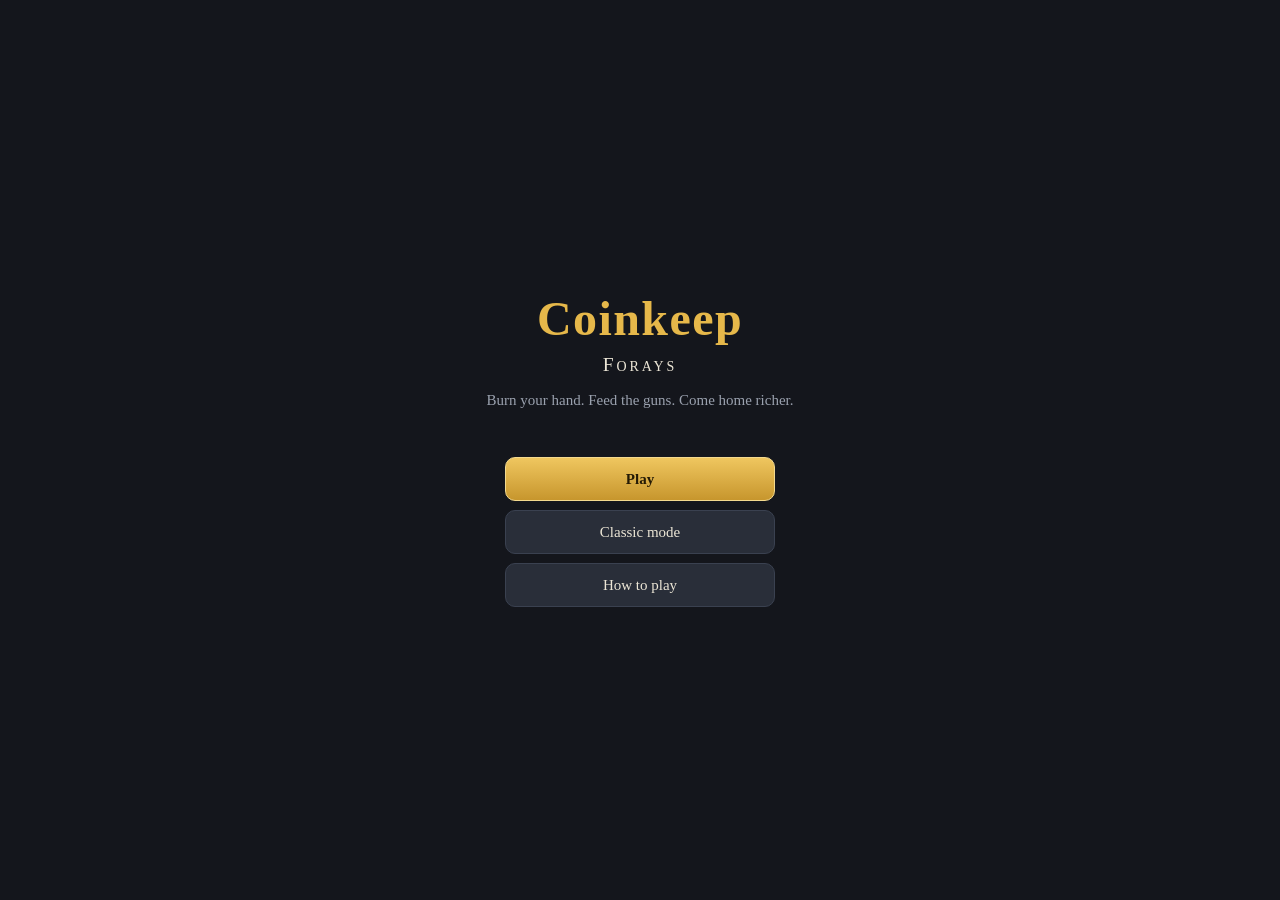
==== commit 245b47d3: "Forays: playable loop, home, trips, save, whole-loop bot Co-Authored-By: Claude Opus 5.5 <noreply@an" ====
--- a/index.html
+++ b/index.html
@@ -1,20 +1,15 @@
-<!DOCTYPE html>
+<!doctype html>
 <html lang="en">
 <head>
 <meta charset="utf-8">
 <meta name="viewport" content="width=device-width,initial-scale=1,viewport-fit=cover">
-<meta name="theme-color" content="#1A2354">
-<meta name="mobile-web-app-capable" content="yes">
+<meta name="theme-color" content="#14161c">
 <meta name="apple-mobile-web-app-capable" content="yes">
-<meta name="apple-mobile-web-app-status-bar-style" content="black-translucent">
-<title>Coinkeep</title>
-<meta name="description" content="Coinkeep — a pocket deckbuilder. Build your deck, pay off the troubles, hold the town.">
+<title>Coinkeep: Forays</title>
+<meta name="description" content="Coinkeep: Forays. Burn your hand to feed a row of bastions, march out from the Keep, go home richer, reach the trillions.">
 <link rel="manifest" href="manifest.webmanifest">
 <link rel="icon" href="icon.svg" type="image/svg+xml">
 <link rel="apple-touch-icon" href="icon.svg">
-<link rel="preconnect" href="https://fonts.googleapis.com">
-<link rel="preconnect" href="https://fonts.gstatic.com" crossorigin>
-<link href="https://fonts.googleapis.com/css2?family=Fredoka:wght@500;600;700&family=Nunito:wght@600;700;800&display=swap" rel="stylesheet">
 <link rel="stylesheet" href="css/style.css">
 <script src="js/data.js" defer></script>
 <script src="js/game.js" defer></script>
@@ -23,144 +18,21 @@
 <script src="js/versions.js" defer></script>
 </head>
 <body>
-
-<div id="app">
-  <header id="topbar">
-    <span class="brand">🪙 Coinkeep</span>
-    <div class="chips">
-      <span class="chip wave" id="cWave"></span>
-      <span class="chip" id="cTurn"></span>
-      <span class="chip" id="cHearts" hidden></span>
-      <span class="chip" id="cQueue"></span>
-      <span class="chip" id="cNext"></span>
-      <span class="chip" id="cTier"></span>
-    </div>
-    <span class="spacer"></span>
-    <button class="tbtn wide-only" id="btnDeck">Deck</button>
-    <button class="tbtn wide-only" id="btnTrash">Trash</button>
-    <button class="tbtn wide-only" id="btnNew">New run</button>
-    <button class="tbtn" id="btnLedger" aria-label="Log">📜<span class="long"> Log</span></button>
-    <button class="tbtn" id="btnMenu" aria-label="Settings and menu">⚙<span class="long"> Settings</span></button>
-  </header>
-
-  <main id="main">
-    <div id="subbar">
-      <div id="tabs" role="tablist">
-        <button id="tabThreats" role="tab">Threats</button>
-        <button id="tabMarket" role="tab">Market <span id="tabBadge" class="badge-n"></span></button>
-      </div>
-      <div id="jokers"></div>
-    </div>
-
-    <div id="board">
-      <section class="market-rail">
-        <div class="rail-label">Market</div>
-        <div class="market" id="market"></div>
-      </section>
-      <section id="threats"></section>
-    </div>
-
-    <div id="bar">
-      <div class="res" id="rAct"></div>
-      <div class="res" id="rBuy"></div>
-      <div class="res coin" id="rCoin"></div>
-      <span class="spacer"></span>
-      <button class="pile" id="pTreas" title="Play every Treasure in your hand (T)">▶ Treasures</button>
-      <button class="pile" id="pDeck" title="View your draw pile"></button>
-      <button class="pile" id="pDisc" title="View your discard pile"></button>
-      <button id="endturn" title="End turn (E)">End turn</button>
-    </div>
-
-    <div id="handwrap"><div id="hand"></div></div>
-  </main>
-
-  <aside id="side">
-    <div class="side-h"><span>TOWN LOG</span><span class="side-btns"><button class="tbtn" id="logSave" title="Download the whole log as a text file">⬇ Save</button><button id="sideClose" aria-label="Close log">✕</button></span></div>
-    <div id="log"></div>
-  </aside>
-</div>
-
-<div id="toasts" aria-live="polite"></div>
-
-<div id="inspect" role="dialog" aria-modal="true">
-  <div id="inspectBody"></div>
-  <div id="inspectInfo"></div>
-  <div class="mbtns" id="inspectBtns"></div>
-</div>
-
-<div id="menu" role="dialog" aria-modal="true" aria-labelledby="menuTitle">
-  <div class="sheet">
-    <h3 id="menuTitle">Settings</h3>
-    <div class="srow">
-      <span class="slabel">UI size</span>
-      <button class="sbtn" id="sDown" aria-label="Smaller">−</button>
-      <input type="range" id="sRange" min="60" max="160" step="5" aria-label="UI size">
-      <button class="sbtn" id="sUp" aria-label="Larger">+</button>
-      <span id="sVal">100%</span>
-    </div>
-    <div class="srow hint"><span id="sEff"></span><button class="tbtn" id="sAuto">Reset</button></div>
-    <label class="srow check"><input type="checkbox" id="sTap"> Tap a card to read it before playing or buying</label>
-    <div class="srow btns">
-      <button class="tbtn" id="mDeck">Deck</button>
-      <button class="tbtn" id="mTrash">Trash</button>
-      <button class="tbtn" id="mLedger">Log</button>
-      <button class="tbtn" id="mSave">Save log</button>
-      <button class="tbtn" id="mHow">How to play</button>
-      <button class="tbtn" id="mNew">New run</button>
-    </div>
-    <p class="hint keys">Keys: <b>E</b> end turn · <b>T</b> play treasures · <b>+ / −</b> UI size · right-click any card to read it.</p>
-    <button class="mbtn go" id="mClose">Done</button>
-  </div>
-</div>
-
-<div id="veil" role="dialog" aria-modal="true" aria-labelledby="mTitle">
-  <h2 id="mTitle"></h2>
-  <div class="sub" id="mSub"></div>
-  <div id="pool"></div>
-  <div class="opts" id="mOpts"></div>
-  <div class="mbtns" id="mBtns"></div>
-</div>
-
-<div id="over">
-  <div class="over-art">🏚</div>
-  <h1 id="overTitle">The town falls</h1>
-  <p id="overText"></p>
-  <button class="mbtn go big" id="overBtn">Try again</button>
-  <button class="mbtn" id="overSave">Save log</button>
-</div>
-
-<div id="banner" aria-hidden="true"></div>
-
-<div id="title" class="on" role="dialog" aria-modal="true" aria-labelledby="tName">
-  <div class="logo">
-    <div class="logo-art">🏰</div>
-    <h1 id="tName">Coinkeep</h1>
-    <p class="tag">Build a deck. Pay off the trouble. Hold the town.</p>
-  </div>
-  <p class="best" id="tBest"></p>
-  <button class="mbtn go big" id="tContinue" hidden></button>
-  <button class="mbtn go big" id="tPlay">Play</button>
-  <button class="mbtn alt" id="tClassic">Classic mode</button>
-  <button class="mbtn" id="tHow">How to play</button>
+<div id="title" class="screen">
+  <h1>Coinkeep</h1>
+  <p class="sub">Forays</p>
+  <p class="tag">Burn your hand. Feed the guns. Come home richer.</p>
+  <div id="tSummary" class="tsum"></div>
+  <button class="btn gold" id="tPlay">Play</button>
+  <button class="btn" id="tNew" hidden>New game</button>
+  <button class="btn" id="tClassic">Classic mode</button>
+  <button class="btn" id="tHow">How to play</button>
   <div class="versions" id="tVersions" hidden></div>
 </div>
-
-<div id="howto" role="dialog" aria-modal="true" aria-labelledby="hTitle">
-  <div class="sheet">
-    <h3 id="hTitle">How to play</h3>
-    <ol class="steps">
-      <li><b>⚡ Spend Energy.</b> You get 1 ⚡ a turn. Each card shows what it costs to play in its blue pip; Treasures are free. Sparks give ⚡, Scouts draw cards, and the rest give Coin, Buys or strike threats.</li>
-      <li><b>🔨 Merge.</b> Play your Anvil to merge two identical cards from anywhere in your deck into one a level higher — two Coppers make a Silver, two Sparks a Spark II. It costs the same to play and does one more: Silver gives 2 Coin, Spark II 2 ⚡. Copies in your discard pile are used first, then your draw pile, then your hand; the new card goes to your discard pile.</li>
-      <li><b>🛒 Shop the market.</b> It starts with level-one cards; ones that cost more ⚡ to play arrive in later waves. Once you merge a card to a new level, the market starts stocking the level below it. Bought cards go to the bottom of your deck; the two leftmost stalls leave each turn.</li>
-      <li><b>👹 Beat the fuse.</b> Each threat wants something — Coin, Energy, Buys or cards — and has a fuse. Tap its button to pay. If the fuse runs out it detonates: it attacks and costs the town a ❤. Clear one and you may take a free card.</li>
-      <li><b>🧊 Don't lean on one card.</b> The Snow Queen, and Elites from wave 5, seal your most valuable card in ice until they leave. The Bookworm eats everything your cards would draw until it is full.</li>
-      <li><b>🏰 Hold all three slots.</b> If a threat arrives with every slot full, the town falls.</li>
-      <li><b>✨ Between waves</b> pick a charm that bends the rules, and visit the Inn to trash or copy a card, rest, or merge two different cards into one that does both and costs their average ⚡ (rounded up).</li>
-    </ol>
-    <p class="hint">Classic mode opens the game as it was on 22 October 2026, before Energy and merging: Dominion-style Actions, splice mode and the original classic.</p>
-    <button class="mbtn go" id="hClose">Got it</button>
-  </div>
-</div>
-
+<div id="home" class="screen" hidden></div>
+<div id="fight" class="screen" hidden></div>
+<div id="sheet" class="sheet" hidden></div>
+<div id="march" class="sheet march" hidden></div>
+<div id="fx" aria-hidden="true"></div>
 </body>
 </html>
--- a/css/style.css
+++ b/css/style.css
@@ -1,459 +1,94 @@
-/* ==========================================================
-   Coinkeep — styles.
-   All sizes are rem: ui.js sets the root font-size to scale the UI.
-   Layouts are body classes set by ui.js:
-     .L-wide   desktop / tablet        .L-narrow  phone portrait
-     .L-short  phone landscape (tabs)  .compact   narrow or short
-     .has-side log shown as a column
-   Cards size from --w on themselves or a parent; their text is in em.
-   Buttons are "chunky": a solid face over a darker ledge (box-shadow)
-   that sinks when pressed.
-   ========================================================== */
-:root{
-  --bg:#121838; --bg-2:#1A2354; --panel:#232D69; --panel-2:#1C2559; --panel-3:#2F3B85; --edge:#3D4A9C;
-  --gold:#FFC93C; --gold-d:#B97F00; --coin-ink:#5A3A00;
-  --red:#FF5D6C; --red-d:#B02A3A; --green:#34C76F; --green-d:#1A7F44;
-  --blue:#4FA3FF; --violet:#A77BFF; --teal:#2ED3B7; --orange:#FF9F43;
-  --text:#F4F6FF; --dim:#A3AEDD;
-  --card:#FFF9EC; --card-ink:#2B2546;
-  --head:"Fredoka","Nunito",system-ui,sans-serif;
-  --sat:env(safe-area-inset-top,0px); --sar:env(safe-area-inset-right,0px);
-  --sab:env(safe-area-inset-bottom,0px); --sal:env(safe-area-inset-left,0px);
-  --mk-w:6.9rem; --hd-w:6.9rem; --md-w:7.4rem;
-}
-body.L-narrow{--mk-w:5.4rem;--hd-w:6rem;--md-w:7rem}
-body.L-short {--mk-w:5rem;  --hd-w:4.5rem;--md-w:6rem}
-body.L-short.tab-market{--mk-w:6.4rem}
-
-*{box-sizing:border-box;margin:0;padding:0}
-html{font-size:16px;-webkit-text-size-adjust:100%;text-size-adjust:100%}
-html,body{height:100%}
-body{
-  background:
-    radial-gradient(circle at 18% 12%, rgba(255,255,255,.07) 0 .08rem, transparent .1rem) 0 0/7rem 7rem,
-    radial-gradient(circle at 70% 60%, rgba(255,255,255,.05) 0 .06rem, transparent .08rem) 0 0/5rem 5rem,
-    radial-gradient(70rem 40rem at 50% -8%, #34408F 0%, transparent 62%),
-    linear-gradient(180deg,var(--bg-2) 0%,var(--bg) 100%);
-  background-color:var(--bg);
-  color:var(--text);font-family:"Nunito",system-ui,sans-serif;font-weight:600;font-size:1rem;
-  overflow:hidden;overscroll-behavior:none;-webkit-tap-highlight-color:transparent;
-}
-button{font-family:inherit;font-weight:inherit;color:inherit;cursor:pointer;background:none;border:none;touch-action:manipulation}
-button:focus-visible,[tabindex]:focus-visible{outline:3px solid var(--gold);outline-offset:2px}
-.long{display:inline} .short{display:none}
-body.compact .long{display:none}
-body.compact .short{display:inline}
-
-/* ---------- frame ---------- */
-#app{display:grid;grid-template-columns:minmax(0,1fr);grid-template-rows:auto minmax(0,1fr);
-  height:100vh;height:100dvh;padding:var(--sat) var(--sar) 0 var(--sal)}
-body.has-side #app{grid-template-columns:minmax(0,1fr) 16rem}
-
-#topbar{grid-column:1/-1;display:flex;align-items:center;gap:.6rem;padding:.5rem 1rem;min-width:0;
-  background:rgba(8,12,40,.45);box-shadow:0 .15rem 0 rgba(0,0,0,.25)}
-.brand{font-family:var(--head);font-weight:700;color:var(--gold);font-size:1.15rem;white-space:nowrap;text-shadow:0 .12rem 0 var(--gold-d)}
-.chips{display:flex;gap:.45rem;min-width:0;overflow:hidden}
-.chip{font-family:var(--head);font-weight:600;font-size:.8rem;padding:.22rem .7rem;border-radius:2rem;background:var(--panel);white-space:nowrap;
-  box-shadow:inset 0 -.12rem 0 rgba(0,0,0,.25)}
-.chip.hearts{background:#5A2340;color:#FFB3C2}
-.chip.wave{background:var(--gold);color:var(--coin-ink)}
-.chip.soon{background:var(--orange);color:#3A1E00}
-.chip.now{background:var(--red);color:#fff;animation:pulse 1.1s infinite}
-@keyframes pulse{50%{opacity:.55}}
-.spacer{flex:1}
-.tbtn{font-family:var(--head);font-weight:600;font-size:.8rem;padding:.35rem .8rem;border-radius:.7rem;background:var(--panel-3);white-space:nowrap;
-  box-shadow:0 .2rem 0 #1A2260;transition:transform .06s,box-shadow .06s}
-.tbtn:hover{filter:brightness(1.15)}
-.tbtn:active{transform:translateY(.15rem);box-shadow:0 .05rem 0 #1A2260}
-body.has-side #btnLedger{display:none}
-body.compact .brand, body.compact .wide-only, body.compact #cTier{display:none}
-body.compact #topbar{gap:.4rem;padding:.4rem .6rem}
-body.compact .chips{gap:.3rem}
-body.compact .chip{padding:.2rem .5rem}
-body.compact #topbar .tbtn{font-size:1rem;padding:.25rem .55rem}
-
-#main{display:flex;flex-direction:column;min-height:0;min-width:0;padding:.5rem .9rem 0}
-body.compact #main{padding:.4rem .5rem 0}
-
-/* ---------- charms & tabs ---------- */
-#subbar{display:flex;align-items:center;gap:.6rem;padding-bottom:.4rem;min-width:0}
-#tabs{display:none;flex:0 0 auto;border-radius:.7rem;overflow:hidden;background:var(--panel-2)}
-body.L-short #tabs{display:flex}
-#tabs button{font-family:var(--head);font-weight:600;font-size:.85rem;padding:.3rem .85rem;display:flex;align-items:center;gap:.3rem}
-#tabs button.on{background:var(--gold);color:var(--coin-ink)}
-.badge-n:empty{display:none}
-.badge-n{font-size:.7rem;min-width:1.1rem;padding:0 .3rem;border-radius:.6rem;background:var(--green);color:#fff}
-
-#jokers{display:flex;gap:.4rem;align-items:center;min-width:0;flex:1;overflow-x:auto;scrollbar-width:none;padding:.15rem 0 .3rem}
-#jokers::-webkit-scrollbar{display:none}
-.jlabel{font-family:var(--head);font-size:.72rem;letter-spacing:.12em;color:var(--dim);margin-right:.2rem}
-body.compact .jlabel{display:none}
-.joker{position:relative;flex:0 0 auto;display:flex;align-items:center;gap:.35rem;padding:.2rem .65rem .2rem .4rem;border-radius:2rem;
-  background:var(--panel);font-family:var(--head);font-weight:600;font-size:.78rem;min-height:2rem;border:2px solid var(--edge);
-  box-shadow:0 .18rem 0 rgba(0,0,0,.3)}
-.joker .ja{font-size:1.15rem;line-height:1}
-.joker .js{font-family:"Nunito",sans-serif;font-size:.75rem;color:var(--dim)}
-.joker.common{border-color:var(--blue)}
-.joker.uncommon{border-color:var(--green)}
-.joker.rare{border-color:var(--gold);box-shadow:0 0 .6rem rgba(255,201,60,.45),0 .18rem 0 rgba(0,0,0,.3)}
-.joker.empty{border-style:dashed;min-width:3.4rem;cursor:default;opacity:.45;box-shadow:none}
-body.compact .joker .jname{display:none}
-body.compact .joker{padding:.2rem .45rem}
-body.compact .joker.empty{min-width:2.2rem}
-.jtip{display:none;position:fixed;transform:translateY(2.4rem);z-index:50;width:14.5rem;padding:.55rem .7rem;background:#0E1435;border:2px solid var(--gold);text-align:left;
-  border-radius:.7rem;font-family:"Nunito",sans-serif;font-size:.85rem;line-height:1.35;color:var(--text);box-shadow:0 .5rem 1.25rem rgba(0,0,0,.6);pointer-events:none}
-@media (hover:hover){ .joker:hover .jtip{display:block} }
-
-/* ---------- board (market + threats) ---------- */
-#board{flex:1;min-height:0;display:flex;flex-direction:column;overflow-y:auto;overflow-x:hidden;scrollbar-width:thin}
-.market-rail{display:flex;align-items:center;gap:.6rem;padding:.7rem .6rem .6rem;min-width:0;border-radius:1rem;background:rgba(8,12,40,.3)}
-.rail-label{font-family:var(--head);font-weight:600;font-size:.75rem;letter-spacing:.14em;color:var(--dim);writing-mode:vertical-rl;transform:rotate(180deg);text-align:center}
-.market{--w:var(--mk-w);display:flex;gap:.6rem;flex-wrap:wrap;min-width:0}
-body.compact .rail-label{display:none}
-body.compact .market{flex-wrap:nowrap;overflow-x:auto;padding:.5rem .4rem .6rem .6rem;scroll-snap-type:x proximity;scrollbar-width:none}
-body.compact .market::-webkit-scrollbar{display:none}
-body.compact .market .slot{scroll-snap-align:start}
-body.compact .market-rail{padding:.1rem 0}
-.market .slot{position:relative;flex:0 0 auto}
-.slot.leaving::after{content:"";position:absolute;inset:-.25rem;border:2px dashed var(--red);border-radius:.9rem;pointer-events:none;opacity:.8}
-.leaving-tag{position:absolute;top:-.6rem;left:50%;transform:translateX(-50%);font-family:var(--head);font-weight:600;font-size:.62rem;background:var(--red);color:#fff;padding:.05rem .45rem;border-radius:1rem;white-space:nowrap;z-index:3}
-body.L-short:not(.tab-market) .market-rail{display:none}
-body.L-short.tab-market #threats{display:none}
-body.L-short.tab-market .market-rail{flex:1;justify-content:center}
-
-#threats{flex:1;display:flex;align-items:center;justify-content:center;gap:1.1rem;padding:.8rem 0;flex-wrap:wrap}
-.tslot{width:16rem;min-height:14rem;border-radius:1rem;background:linear-gradient(180deg,#2E3A86,#222B6B);border:2px solid #4553B0;
-  display:flex;flex-direction:column;padding:.8rem;gap:.45rem;position:relative;box-shadow:0 .35rem 0 #141A4A,0 .6rem 1.4rem rgba(0,0,0,.35)}
-.tslot.elite{border-color:var(--red);background:linear-gradient(180deg,#4A2A6E,#2D1E58)}
-.tslot.empty{border:2px dashed #39458F;background:rgba(255,255,255,.03);align-items:center;justify-content:center;color:#6F7BC0;
-  font-family:var(--head);font-weight:600;font-size:.8rem;letter-spacing:.1em;text-transform:uppercase;box-shadow:none}
-.tslot.ready{border-color:var(--gold);box-shadow:0 0 0 2px var(--gold),0 .35rem 0 #141A4A,0 0 1.2rem rgba(255,201,60,.35)}
-.tslot.new{animation:drop .5s cubic-bezier(.3,1.6,.6,1)}
-.tslot.hit{animation:hit .45s ease-out}
-.market .card.upgraded{animation:upPop .7s cubic-bezier(.3,1.6,.5,1);position:relative;z-index:2}
-@keyframes upPop{0%{transform:scale(1)}15%{transform:scale(.88);filter:brightness(1.6)}45%{transform:scale(var(--pop,1.15));filter:brightness(1.35) drop-shadow(0 0 .7rem var(--gold))}100%{transform:none;filter:none}}
-.up-tag{position:absolute;top:30%;left:50%;font-family:var(--head);font-weight:700;font-size:.9rem;color:var(--coin-ink);background:var(--gold);border:2px solid var(--gold-d);padding:.05rem .5rem;border-radius:1rem;white-space:nowrap;z-index:4;pointer-events:none;opacity:0;animation:upTag 1.3s ease-out}
-@keyframes upTag{0%{opacity:0;transform:translate(-50%,0) scale(.4)}20%{opacity:1;transform:translate(-50%,-.6rem) scale(1.25)}35%{transform:translate(-50%,-.8rem) scale(1)}80%{opacity:1}100%{opacity:0;transform:translate(-50%,-2.2rem)}}
-@keyframes drop{0%{transform:translateY(-2rem) scale(.9);opacity:0}100%{transform:none;opacity:1}}
-@keyframes hit{0%{transform:scale(1)}25%{transform:scale(.94) rotate(-1.5deg);filter:brightness(1.8)}60%{transform:scale(1.03) rotate(1deg)}100%{transform:none}}
-.thead{display:flex;align-items:center;gap:.55rem;text-align:left;width:100%}
-.tnames{display:flex;flex-direction:column;flex:1;min-width:0}
-.tart{font-size:2rem;line-height:1;filter:drop-shadow(0 .15rem 0 rgba(0,0,0,.35))}
-.tname{font-family:var(--head);font-weight:700;font-size:1rem;line-height:1.15}
-.tkind{font-size:.72rem;color:var(--dim)}
-.ti{color:var(--dim);font-size:.95rem;align-self:flex-start}
-.tdesc{font-size:.82rem;line-height:1.35;color:#D3D9F7;flex:1}
-.tatk{font-size:.8rem;line-height:1.3;padding:.3rem .55rem;border-radius:.55rem;background:rgba(0,0,0,.25);color:#D9DEFA}
-.treward{font-size:.78rem;color:#D9C6FF;padding:0 .2rem}
-.treward b{color:var(--gold)}
-.tatk.imminent{background:rgba(255,93,108,.2);color:#FFC2C8;box-shadow:inset 0 0 0 1px rgba(255,93,108,.6)}
-.tbar{height:.75rem;background:#11173F;border-radius:1rem;overflow:hidden;box-shadow:inset 0 .1rem .2rem rgba(0,0,0,.5)}
-.tfill{height:100%;border-radius:1rem;background:linear-gradient(180deg,#FFE07A,#F5A800);transition:width .35s cubic-bezier(.3,1.4,.6,1)}
-.tfill.act{background:linear-gradient(180deg,#C9A8FF,#8457F0)}
-.tfill.buy{background:linear-gradient(180deg,#8EC7FF,#3C86E8)}
-.tfill.blood{background:linear-gradient(180deg,#FF95A0,#E2384C)}
-.tnum{font-family:var(--head);font-weight:600;font-size:.8rem;display:flex;justify-content:space-between;gap:.4rem;flex-wrap:wrap}
-.dim{color:var(--dim)}
-.tbtn2{font-family:var(--head);font-weight:600;font-size:.88rem;padding:.5rem .6rem;border-radius:.75rem;background:#3A468F;width:100%;min-height:2.5rem;
-  box-shadow:0 .25rem 0 #1B2361;transition:transform .06s,box-shadow .06s}
-.tbtn2.go{background:var(--gold);color:var(--coin-ink);box-shadow:0 .25rem 0 var(--gold-d)}
-.tbtn2.go:hover{filter:brightness(1.08)}
-.tbtn2.blood{background:var(--red);color:#fff;box-shadow:0 .25rem 0 var(--red-d)}
-.tbtn2:not(:disabled):active{transform:translateY(.2rem);box-shadow:0 .05rem 0 #1B2361}
-.tbtn2:disabled{opacity:.4;cursor:default}
-.pips{position:absolute;top:-.65rem;right:.6rem;display:flex;gap:.25rem}
-.pip{font-size:.65rem;font-family:var(--head);font-weight:700;background:var(--red);color:#fff;padding:.08rem .5rem;border-radius:1rem}
-.pip.elite{background:var(--gold);color:var(--coin-ink)}
-
-/* compact threats: no description (tap ⓘ to read it), tighter boxes */
-body.compact #threats{display:grid;gap:.6rem;align-items:stretch;justify-content:stretch;padding:.6rem 0}
-body.L-narrow #threats{grid-template-columns:repeat(auto-fill,minmax(16rem,1fr));align-content:start}
-body.L-short #threats{grid-template-columns:repeat(3,minmax(0,1fr));align-content:center}
-body.compact .tslot{width:auto;min-height:0;padding:.55rem .65rem;gap:.35rem}
-body.compact .tslot.empty{min-height:2.4rem}
-body.L-short .tslot.empty{min-height:6rem}
-body.compact .tdesc{display:none}
-body.compact .tart{font-size:1.5rem}
-body.compact .tbtn2{padding:.4rem .5rem;min-height:2.3rem}
-
-/* ---------- resource bar ---------- */
-#bar{display:flex;align-items:center;gap:.5rem;padding:.5rem .3rem;margin-top:.2rem;border-radius:1rem 1rem 0 0;
-  background:rgba(8,12,40,.5);flex-wrap:wrap;row-gap:.4rem}
-.res{display:flex;align-items:center;gap:.25rem;padding:.22rem .75rem;border-radius:2rem;background:var(--panel);font-size:.9rem;white-space:nowrap;
-  box-shadow:inset 0 -.15rem 0 rgba(0,0,0,.25)}
-.res b{font-family:var(--head);font-weight:700;font-size:1.1rem}
-.res.spent{opacity:.38}
-.res.coin{background:var(--gold);color:var(--coin-ink);box-shadow:inset 0 -.15rem 0 var(--gold-d)}
-.res.bump{animation:bump .3s ease-out}
-@keyframes bump{40%{transform:scale(1.22)}}
-.pile{font-family:var(--head);font-weight:600;font-size:.82rem;color:var(--dim);border-radius:.7rem;padding:.25rem .6rem;background:var(--panel);white-space:nowrap;min-height:2.1rem;
-  box-shadow:0 .18rem 0 #141A4A}
-.pile:hover{color:var(--text)}
-.pile:active{transform:translateY(.12rem);box-shadow:0 .05rem 0 #141A4A}
-.pile:disabled{opacity:.4;cursor:default}
-#pTreas:not(:disabled){color:var(--coin-ink);background:#FFE08A;box-shadow:0 .18rem 0 var(--gold-d)}
-#endturn{font-family:var(--head);font-weight:700;font-size:1rem;padding:.45rem 1.4rem;min-height:2.6rem;white-space:nowrap;color:#fff;
-  background:var(--green);border-radius:.85rem;box-shadow:0 .3rem 0 var(--green-d);text-shadow:0 .08rem 0 rgba(0,0,0,.25);transition:transform .06s,box-shadow .06s}
-#endturn:hover{filter:brightness(1.08)}
-#endturn:not(:disabled):active{transform:translateY(.22rem);box-shadow:0 .08rem 0 var(--green-d)}
-#endturn:disabled{filter:grayscale(1) brightness(.6);cursor:default}
-body.compact .res{padding:.2rem .5rem}
-body.compact .res .lbl{display:none}
-body.compact #bar{gap:.35rem;padding:.4rem .2rem}
-body.L-narrow #bar .spacer{flex-basis:0}
-body.L-narrow #endturn{flex:1 1 auto}
-
-/* ---------- hand ---------- */
-#handwrap{--w:var(--hd-w);padding:.8rem .5rem calc(.9rem + var(--sab));display:flex;justify-content:center;align-items:flex-end;
-  min-height:calc(var(--w)*1.418 + 1.7rem + var(--sab));background:rgba(8,12,40,.5)}
-#hand{display:flex;justify-content:center;flex-wrap:nowrap}
-/* too many cards to fit: swipe the hand sideways (edges fade to show there's more) */
-#handwrap.slide{justify-content:flex-start;overflow-x:auto;overflow-y:hidden;scroll-snap-type:x proximity;
-  overscroll-behavior-x:contain;-webkit-overflow-scrolling:touch;scrollbar-width:none;
-  -webkit-mask-image:linear-gradient(90deg,transparent,#000 1.2rem,#000 calc(100% - 1.2rem),transparent);
-          mask-image:linear-gradient(90deg,transparent,#000 1.2rem,#000 calc(100% - 1.2rem),transparent)}
-#handwrap.slide::-webkit-scrollbar{display:none}
-#handwrap.slide #hand{margin:0 auto;padding:0 1rem}
-#handwrap.slide #hand .card{scroll-snap-align:center;flex-shrink:0}
-#hand .card{transition:transform .14s cubic-bezier(.3,1.5,.6,1);animation:deal .3s ease-out backwards}
-#hand .card:nth-child(2){animation-delay:.03s} #hand .card:nth-child(3){animation-delay:.06s}
-#hand .card:nth-child(4){animation-delay:.09s} #hand .card:nth-child(5){animation-delay:.12s}
-@keyframes deal{from{transform:translateY(1.5rem);opacity:0}}
-@media (hover:hover){ #hand .card:hover{transform:translateY(-1.1rem) scale(1.07);z-index:20} }
-#hand .card:active{transform:translateY(-.6rem) scale(1.03)}
-
-/* ---------- cards ----------
-   Cream face, a coloured frame and header pill per type, a round art window. */
-.card{--w:6.9rem;--frame:#7C8BC9;--pill:#5E6FB8;--pill-ink:#fff;--glow:#E4E9FF;
-  width:var(--w);height:calc(var(--w)*1.418);font-size:calc(var(--w)*.0855);
-  flex:0 0 auto;position:relative;border-radius:.9em;padding:.45em;display:flex;flex-direction:column;gap:.25em;
-  background:var(--card);color:var(--card-ink);border:.32em solid var(--frame);
-  box-shadow:0 .35em 0 rgba(0,0,0,.28),0 .6em 1.1em rgba(0,0,0,.35);text-align:center;user-select:none;-webkit-user-select:none;-webkit-touch-callout:none}
-.card.t-action  {--frame:#5B8DEF;--pill:#3D6FD6;--glow:#DDE8FF}
-.card.t-treasure{--frame:#F2B124;--pill:#D99100;--glow:#FFF0C2}
-.card.t-ward    {--frame:#2BB5A0;--pill:#1F8F7E;--glow:#D6F5EF}
-.card.r         {--frame:#21B89E;--pill:#14957F;--glow:#D3F7EF}
-.card.t-victory,.card.t-junk{--frame:#9AA0B4;--pill:#7D8399;--glow:#ECEDF2}
-.card.t-curse   {--frame:#8E5CD9;--pill:#7240BF;--glow:#EADFFF}
-.market .card,#hand .card,#pool .card{--w:inherit}
-#pool{--w:var(--md-w)}
-.card .banner{font-family:var(--head);font-size:1.12em;font-weight:700;line-height:1.15;padding:.22em .3em;border-radius:.6em;
-  color:var(--pill-ink);background:var(--pill);white-space:nowrap;overflow:hidden;text-overflow:ellipsis;text-shadow:0 .06em 0 rgba(0,0,0,.25)}
-.card .art{height:2.6em;flex:0 0 auto;display:flex;align-items:center;justify-content:center}
-.card .art span{display:flex;align-items:center;justify-content:center;font-size:2.1em;width:1.24em;height:1.24em;border-radius:50%;line-height:1;
-  background:radial-gradient(circle at 50% 40%,#fff 0%,var(--glow) 70%);box-shadow:inset 0 -.07em 0 rgba(0,0,0,.08)}
-.card .tx{flex:1;overflow-wrap:anywhere;font-size:.98em;font-weight:700;line-height:1.2;padding:.15em .2em;overflow:hidden;display:flex;align-items:center;justify-content:center;color:#3A3360}
-.card .foot{font-family:var(--head);font-weight:600;font-size:.85em;display:flex;justify-content:space-between;color:#8A86A6;padding:0 .2em}
-.card .tx{flex-direction:column;gap:.15em}
-.card .art{position:relative}
-.card .mods{position:absolute;right:-.15em;bottom:-.25em;display:flex;flex-wrap:wrap-reverse;justify-content:flex-end;gap:.12em;max-width:calc(var(--w) - 1.2em)}
-.card .mods i{position:relative}
-.card .mods i b{position:absolute;right:-.35em;bottom:-.3em;min-width:1.05em;height:1.05em;padding:0 .15em;border-radius:.6em;font-size:.62em;line-height:1.05em;text-align:center;
-  font-family:var(--head);font-weight:700;background:var(--violet);color:#fff}
-.card .mods i.open b{position:static;background:none;color:rgba(43,37,70,.55);font-size:.7em}
-.card.big .tx{overflow-y:auto}
-.card .mods i{font-style:normal;display:flex;align-items:center;justify-content:center;width:1.45em;height:1.45em;font-size:.95em;border-radius:50%;
-  background:#fff;box-shadow:0 0 0 .12em var(--violet),0 .1em .2em rgba(0,0,0,.3)}
-.card .mods i.scar{box-shadow:0 0 0 .12em var(--red),0 .1em .2em rgba(0,0,0,.3);background:#FFE3E6}
-.card .mods i.open{background:transparent;box-shadow:inset 0 0 0 .1em rgba(43,37,70,.25)}
-.market .card .mods i.open{display:none}
-.card .mline{display:none;font-size:.85em;color:#5B3FB5}
-.card .mline.scar{color:#C42839}
-.card.big .mline{display:block}
-.card.spliced:not(.big){background:linear-gradient(180deg,var(--card) 60%,#EFE6FF)}
-.card .stars{color:#F5A800;letter-spacing:.05em}
-.card .cost{position:absolute;left:-.6em;top:-.6em;width:2.1em;height:2.1em;font-size:1.15em;border-radius:50%;
-  background:radial-gradient(circle at 35% 30%,#FFE69A,#F2B124 60%,#C98B00);border:.12em solid #fff;color:var(--coin-ink);
-  font-family:var(--head);font-weight:700;display:flex;align-items:center;justify-content:center;box-shadow:0 .18em 0 rgba(0,0,0,.3)}
-.card .ecost{position:absolute;left:-.6em;bottom:-.6em;width:2.1em;height:2.1em;font-size:1.15em;border-radius:50%;z-index:1;
-  background:radial-gradient(circle at 35% 30%,#B9E4FF,#3D9BE9 60%,#1F5FB0);border:.12em solid #fff;color:#fff;
-  font-family:var(--head);font-weight:700;display:flex;align-items:center;justify-content:center;box-shadow:0 .15em 0 rgba(0,0,0,.3);
-  text-shadow:0 .06em 0 rgba(0,0,0,.35)}
-.card .ecost::before{content:'⚡';font-size:.62em;margin-right:.02em}
-.card:has(> .ecost:not(.top)) .foot{padding-left:1.6em}
-.card .ecost.top{top:-.6em;bottom:auto}
-.card .badge{position:absolute;right:-.5em;top:-.7em;font-family:var(--head);font-size:1.1em;font-weight:700;padding:.08em .55em;border-radius:1em;
-  background:var(--card-ink);border:.12em solid var(--gold);color:var(--gold);white-space:nowrap;z-index:2}
-.card.lv1{--frame:#3FA2FF} .card.lv2{--frame:#B06CFF}
-.card.lv3{--frame:#FFB400;box-shadow:0 0 .9em rgba(255,190,40,.7),0 .35em 0 rgba(0,0,0,.28)}
-.card.t-treasure.lv1,.card.t-treasure.lv2{box-shadow:0 0 .6em rgba(255,200,60,.5),0 .35em 0 rgba(0,0,0,.28)}
-.card.playable{cursor:pointer;box-shadow:0 0 0 .22em var(--gold),0 .35em 0 rgba(0,0,0,.28),0 0 1em rgba(255,201,60,.5)}
-.card.buyable{cursor:pointer;box-shadow:0 0 0 .22em var(--green),0 .35em 0 rgba(0,0,0,.28),0 0 1em rgba(52,199,111,.45)}
-.card.selected{box-shadow:0 0 0 .3em var(--orange),0 .35em 0 rgba(0,0,0,.28);transform:translateY(-.6rem)}
-.card.dead{filter:saturate(.45) brightness(.75)}
-.card.frozen{filter:none}
-.card.frozen::after{content:"❄";position:absolute;inset:0;border-radius:.6em;display:flex;align-items:center;justify-content:center;font-size:3em;color:#fff;
-  background:linear-gradient(160deg,rgba(170,220,255,.75),rgba(110,170,255,.6));text-shadow:0 .05em .2em rgba(0,60,140,.6)}
-.card.iced::after{content:"🧊"}
-.card.big.frozen::after{align-items:flex-start;justify-content:flex-end;padding:.25em .3em;font-size:2em;background:rgba(150,205,255,.28);pointer-events:none}
-#pool .card.big{--w:min(14rem,62vw,38vh)}
-.card.big{--w:min(14rem,62vw,38vh);box-shadow:0 .4em 0 rgba(0,0,0,.28),0 1rem 2.5rem rgba(0,0,0,.6)}
-
-/* mini cards: small market & hand cards drop their rules text — tap to read */
-body.mini-mk .market .card, body.mini-hd #hand .card{font-size:calc(var(--w)*.115)}
-body.mini-mk .market .card .tx, body.mini-hd #hand .card .tx,
-body.mini-mk .market .card .foot, body.mini-hd #hand .card .foot{display:none}
-body.mini-mk .market .card .art, body.mini-hd #hand .card .art{flex:1;height:auto}
-body.mini-mk .market .card .banner, body.mini-hd #hand .card .banner{white-space:normal;font-size:.95em;line-height:1.05;padding:.25em .1em}
-
-/* ---------- charm cards (draft / inspector) ---------- */
-#pool.jokers{gap:1rem}
-.jcard{width:10rem;min-height:13.4rem;border-radius:1rem;padding:.75rem;display:flex;flex-direction:column;align-items:center;gap:.4rem;text-align:center;cursor:pointer;
-  background:linear-gradient(180deg,#34419A,#232D6E);border:3px solid var(--edge);box-shadow:0 .35rem 0 #141A4A,0 .6rem 1.2rem rgba(0,0,0,.4);
-  transition:transform .14s cubic-bezier(.3,1.5,.6,1)}
-@media (hover:hover){ .jcard:hover{transform:translateY(-.4rem) rotate(-1deg)} }
-.jcard:focus-visible{transform:translateY(-.4rem)}
-.jcard.common{border-color:var(--blue)}
-.jcard.uncommon{border-color:var(--green)}
-.jcard.rare{border-color:var(--gold);box-shadow:0 0 1.2rem rgba(255,201,60,.5),0 .35rem 0 #141A4A}
-.jcard .jr{font-family:var(--head);font-weight:700;font-size:.66rem;letter-spacing:.14em;text-transform:uppercase;padding:.05rem .55rem;border-radius:1rem;background:var(--blue);color:#fff}
-.jcard.uncommon .jr{background:var(--green)}
-.jcard.rare .jr{background:var(--gold);color:var(--coin-ink)}
-.jcard .jart{font-size:2.6rem;line-height:1.1;filter:drop-shadow(0 .15rem 0 rgba(0,0,0,.35))}
-.jcard .jn{font-family:var(--head);font-weight:700;font-size:1rem;color:var(--gold)}
-.jcard .jtx{font-size:.88rem;line-height:1.35;color:#E3E7FF}
-.jcard.splice{background:linear-gradient(180deg,#4A3A9A,#2C2470)}
-.jcard.splice .jtx small{color:var(--dim)}
-.jcard .jst{font-size:.8rem;color:var(--dim);margin-top:auto}
-body.compact .jcard{width:8.6rem;min-height:11.5rem;padding:.55rem}
-body.compact .jcard .jtx{font-size:.8rem}
-#inspect .jcard{width:min(16rem,80vw);min-height:0;cursor:default;font-size:1.1rem}
-#inspect .jcard .jtx{font-size:1rem}
-
-/* ---------- log ---------- */
-#side{display:none;background:rgba(8,12,40,.4);flex-direction:column;min-height:0}
-body.has-side #side{display:flex}
-body:not(.has-side) #side.open{display:flex;position:fixed;top:0;right:0;bottom:0;width:min(22rem,88vw);z-index:120;background:#141B45;
-  box-shadow:-1rem 0 2rem rgba(0,0,0,.6);padding:var(--sat) var(--sar) var(--sab) 0}
-.side-h{font-family:var(--head);font-weight:600;font-size:.75rem;letter-spacing:.14em;color:var(--dim);padding:.55rem .75rem .3rem;display:flex;justify-content:space-between;align-items:center}
-#sideClose{font-size:1rem;padding:.2rem .5rem}
-.side-btns{display:flex;gap:.3rem;align-items:center}
-#logSave{font-size:.7rem;padding:.2rem .6rem;letter-spacing:0}
-body.has-side #sideClose{display:none}
-#log{flex:1;overflow-y:auto;padding:0 .75rem .75rem;font-size:.85rem;line-height:1.42;overscroll-behavior:contain}
-#log div{padding:.14rem 0;border-bottom:1px solid rgba(255,255,255,.05)}
-#log .hl{color:var(--gold)}
-#log .big{color:#FFE07A;font-weight:800}
-#log .bad{color:#FF9AA4}
-#log .good{color:#7BE3A4}
-#log .turn{color:var(--dim);font-family:var(--head);font-size:.72rem;letter-spacing:.08em;padding-top:.5rem}
-#log .wave{color:var(--gold);font-family:var(--head);font-weight:700;font-size:.85rem;letter-spacing:.08em;padding-top:.75rem;border-bottom:2px solid var(--gold)}
-#log::-webkit-scrollbar{width:7px}
-#log::-webkit-scrollbar-thumb{background:var(--edge);border-radius:4px}
-
-/* ---------- toasts, floaters, banner, shakes ---------- */
-#toasts{position:fixed;top:calc(var(--sat) + 3rem);left:50%;transform:translateX(-50%);z-index:90;display:flex;flex-direction:column;gap:.3rem;
-  align-items:center;pointer-events:none;width:min(92vw,26rem)}
-.toast{background:rgba(14,20,53,.96);border-radius:2rem;padding:.35rem .9rem;font-size:.88rem;line-height:1.3;border:2px solid var(--edge);
-  box-shadow:0 .3rem .9rem rgba(0,0,0,.5);animation:toastIn .25s cubic-bezier(.3,1.5,.6,1), toastOut .4s ease-in 2.8s forwards}
-.toast.good{border-color:var(--green);color:#C9F5DA}
-.toast.bad{border-color:var(--red);color:#FFD0D5}
-.toast.big{border-color:var(--gold);color:#FFE07A;font-weight:800;font-size:1rem}
-@keyframes toastIn{from{opacity:0;transform:translateY(-.6rem) scale(.9)}}
-@keyframes toastOut{to{opacity:0}}
-
-.float{position:fixed;z-index:95;transform:translate(-50%,-50%);pointer-events:none;font-family:var(--head);font-weight:700;font-size:1.5rem;
-  color:#fff;text-shadow:0 .12rem 0 rgba(0,0,0,.45);animation:floatUp 1s ease-out forwards;white-space:nowrap}
-.float.coin{color:var(--gold);text-shadow:0 .12rem 0 var(--gold-d),0 0 .6rem rgba(0,0,0,.5)}
-.float.good{font-size:1.8rem;color:#7BE3A4}
-@keyframes floatUp{0%{opacity:0;margin-top:0;transform:translate(-50%,-50%) scale(.6)}15%{opacity:1;transform:translate(-50%,-50%) scale(1.15)}
-  100%{opacity:0;margin-top:-3.5rem;transform:translate(-50%,-50%) scale(1)}}
-
-#banner{position:fixed;left:0;right:0;top:38%;z-index:96;display:none;flex-direction:column;align-items:center;pointer-events:none;
-  font-family:var(--head);font-weight:700;font-size:3rem;color:var(--gold);text-shadow:0 .2rem 0 var(--gold-d),0 0 2rem rgba(0,0,0,.7)}
-#banner small{font-size:1rem;color:#fff;text-shadow:0 .1rem .4rem rgba(0,0,0,.8)}
-#banner.on{display:flex;animation:bannerIn 1.5s ease-out forwards}
-@keyframes bannerIn{0%{opacity:0;transform:scale(.4)}15%{opacity:1;transform:scale(1.1)}25%{transform:scale(1)}80%{opacity:1}100%{opacity:0;transform:translateY(-1rem)}}
-
-body.shake #app{animation:shake .42s}
-body.hurt #app{animation:shake .42s}
-body.hurt::after{content:"";position:fixed;inset:0;pointer-events:none;z-index:80;box-shadow:inset 0 0 6rem rgba(255,60,80,.65);animation:fadeOut .5s forwards}
-@keyframes shake{20%{transform:translate(-.35rem,.1rem)}40%{transform:translate(.3rem,-.1rem)}60%{transform:translate(-.2rem,0)}80%{transform:translate(.12rem,0)}}
-@keyframes fadeOut{to{opacity:0}}
-
-/* ---------- overlays ---------- */
-#veil,#inspect,#menu,#over,#title,#howto{position:fixed;inset:0;display:none;flex-direction:column;align-items:center;
-  padding:calc(1rem + var(--sat)) calc(1rem + var(--sar)) calc(1rem + var(--sab)) calc(1rem + var(--sal))}
-#veil{background:rgba(8,11,34,.9);justify-content:center;gap:.9rem;z-index:100;overflow-y:auto}
-#veil.on,#inspect.on,#menu.on,#over.on,#title.on,#howto.on{display:flex}
-#veil h2{font-family:var(--head);font-size:1.4rem;font-weight:700;text-align:center;max-width:42rem;color:var(--gold)}
-#veil .sub{color:var(--dim);font-size:.9rem;margin-top:-.5rem;text-align:center;max-width:42rem}
-#pool{display:flex;flex-wrap:wrap;gap:.9rem;justify-content:center;max-width:64rem;max-height:60vh;max-height:60dvh;overflow-y:auto;padding:1rem .6rem;
-  overscroll-behavior:contain;flex-shrink:1;min-height:0}
-#pool:empty{display:none}
-#pool .card{cursor:pointer}
-body.L-short #veil{justify-content:flex-start;gap:.5rem}
-body.L-short #pool{max-height:none;flex:1}
-.opts{display:flex;flex-wrap:wrap;gap:.7rem;justify-content:center;max-width:52rem}
-.opts:empty{display:none}
-.opt{font-family:var(--head);font-weight:600;font-size:.95rem;padding:.65rem 1.3rem;border-radius:.9rem;background:var(--panel-3);min-height:2.9rem;
-  box-shadow:0 .25rem 0 #1A2260;transition:transform .06s,box-shadow .06s}
-.opt:hover{filter:brightness(1.15)}
-.opt:active{transform:translateY(.2rem);box-shadow:0 .05rem 0 #1A2260}
-body.L-narrow .opts{flex-direction:column;width:100%;max-width:24rem}
-.mbtns{display:flex;gap:.6rem;flex-wrap:wrap;justify-content:center}
-.mbtn{font-family:var(--head);font-weight:600;font-size:.95rem;padding:.55rem 1.5rem;border-radius:.9rem;background:var(--panel-3);min-height:2.8rem;
-  box-shadow:0 .25rem 0 #1A2260;transition:transform .06s,box-shadow .06s}
-.mbtn:not(:disabled):active{transform:translateY(.2rem);box-shadow:0 .05rem 0 #1A2260}
-.mbtn.go{background:var(--green);color:#fff;box-shadow:0 .25rem 0 var(--green-d);text-shadow:0 .08rem 0 rgba(0,0,0,.25)}
-.mbtn.go:not(:disabled):active{box-shadow:0 .05rem 0 var(--green-d)}
-.mbtn.big{font-size:1.35rem;padding:.7rem 3rem;min-height:3.6rem;border-radius:1.1rem}
-.mbtn:disabled{opacity:.35;cursor:default}
-
-#inspect{background:rgba(8,11,34,.82);justify-content:center;gap:1rem;z-index:150;overflow-y:auto}
-#inspectInfo{color:var(--dim);font-size:.92rem;text-align:center;max-width:24rem}
-#inspectInfo:empty{display:none}
-body.L-short #inspect{flex-direction:row;flex-wrap:wrap;align-content:center}
-.tinfo{width:min(24rem,90vw);padding:1rem;border-radius:1rem;border:2px solid #4553B0;background:linear-gradient(180deg,#2E3A86,#222B6B);
-  display:flex;flex-direction:column;gap:.6rem;font-size:.95rem;line-height:1.4;box-shadow:0 .35rem 0 #141A4A}
-.tinfo.elite{border-color:var(--red)}
-.tinfo .tart{font-size:2.4rem}
-.tinfo .tname{font-size:1.2rem}
-.tinfo .tatk{font-size:.9rem}
-.tinfo .tnum{font-size:.88rem}
-.tinfo .warn{color:#FFB3BB}
-
-#menu,#howto{background:rgba(8,11,34,.75);justify-content:center;z-index:140}
-#howto{z-index:210}
-.sheet{width:min(28rem,100%);background:#1E2760;border:2px solid var(--edge);border-radius:1.1rem;padding:1.2rem;display:flex;flex-direction:column;gap:.85rem;
-  box-shadow:0 .35rem 0 #11173F,0 1rem 2.5rem rgba(0,0,0,.5);max-height:100%;overflow-y:auto}
-.sheet h3{font-family:var(--head);font-weight:700;color:var(--gold);font-size:1.3rem}
-.srow{display:flex;align-items:center;gap:.5rem;flex-wrap:wrap}
-.slabel{font-family:var(--head);font-weight:600;font-size:.88rem;min-width:4.5rem}
-.sbtn{width:2.5rem;height:2.5rem;border-radius:.7rem;background:var(--panel-3);font-size:1.2rem;box-shadow:0 .2rem 0 #1A2260}
-#sRange{flex:1;min-width:6rem;accent-color:var(--gold);height:2rem}
-#sVal{font-family:var(--head);font-weight:600;min-width:3rem;text-align:right}
-.srow.check{font-size:.95rem;cursor:pointer}
-.srow.check input{width:1.2rem;height:1.2rem;accent-color:var(--gold)}
-.srow.btns .tbtn{flex:1 1 40%;padding:.6rem .5rem;font-size:.85rem}
-.hint{color:var(--dim);font-size:.85rem;justify-content:space-between}
-body.touch .sheet p.hint.keys{display:none}
-.steps{display:flex;flex-direction:column;gap:.6rem;padding-left:0;list-style:none;font-size:.95rem;line-height:1.4}
-.steps li{background:rgba(0,0,0,.2);border-radius:.8rem;padding:.55rem .75rem}
-.steps b{color:var(--gold);font-family:var(--head);font-weight:600}
-
-#over{background:rgba(8,11,34,.94);justify-content:center;gap:.9rem;z-index:200;text-align:center}
-.over-art{font-size:4rem;filter:drop-shadow(0 .3rem 0 rgba(0,0,0,.4))}
-#over h1{font-family:var(--head);font-weight:700;font-size:2.6rem;color:var(--red);text-shadow:0 .2rem 0 var(--red-d)}
-#over p{font-size:1.05rem;color:var(--dim);max-width:35rem;line-height:1.5}
-
-#title{z-index:205;justify-content:center;gap:1.1rem;text-align:center;
-  background:radial-gradient(40rem 30rem at 50% 30%, #3B4AA8 0%, transparent 70%),linear-gradient(180deg,#1A2354,#0E1330)}
-.logo-art{font-size:5.5rem;line-height:1;filter:drop-shadow(0 .4rem 0 rgba(0,0,0,.35));animation:bob 3s ease-in-out infinite}
-@keyframes bob{50%{transform:translateY(-.5rem)}}
-#title h1{font-family:var(--head);font-weight:700;font-size:4rem;line-height:1;color:var(--gold);letter-spacing:.02em;
-  text-shadow:0 .25rem 0 var(--gold-d),0 .6rem 1.5rem rgba(0,0,0,.5);margin-top:.4rem}
-.tag{color:#DDE3FF;font-size:1.05rem;margin-top:.5rem}
-.best{color:var(--dim);font-family:var(--head);font-weight:600}
-#title .mbtn.alt{background:var(--panel-3);box-shadow:0 .25rem 0 #1A2260;color:var(--text);text-decoration:none}
-#title .mbtn:not(.go):not(.alt){background:transparent;box-shadow:none;color:var(--dim);text-decoration:underline}
-body.L-short .logo-art{font-size:3rem}
-body.L-short #title h1{font-size:2.6rem}
-body.L-short #title{gap:.6rem}
-/* the published site's version switcher (js/versions.js) */
-#title .versions{display:flex;flex-wrap:wrap;justify-content:center;align-items:center;gap:.4rem;max-width:24rem}
-#title .versions[hidden]{display:none}
-#title .versions .vlbl{width:100%;font-size:.75rem;color:var(--dim);letter-spacing:.08em;text-transform:uppercase}
-#title .versions .tbtn.on{background:var(--gold);color:#1A2260;cursor:default}
-
-@media (prefers-reduced-motion:reduce){*{animation-duration:.01ms!important;transition-duration:.01ms!important}}
+/* Coinkeep: Forays. Night stone, lamp gold, powder orange. */
+:root{--bg:#14161c;--pan:#1e222b;--pan2:#292e39;--line:#3a4150;--ink:#ece6d6;--dim:#9aa1ae;--gold:#e6b84a;--gold2:#a97e1c;--hot:#e8693a;--blue:#6db3e8;--red:#d9534f;--green:#73c07a;--psn:#a6d854}
+*{box-sizing:border-box;-webkit-tap-highlight-color:transparent}
+html,body{margin:0;height:100%;background:var(--bg);color:var(--ink);font:15px/1.35 Georgia,'Iowan Old Style',serif;font-variant-numeric:tabular-nums}
+button{font:inherit;color:inherit;cursor:pointer;touch-action:manipulation}
+small{font-size:.78em;color:var(--dim)}
+h2{margin:.1em 0 .4em;font-size:1.3rem}h3{margin:.8em 0 .3em;font-size:1rem}p{margin:.4em 0}
+.screen{max-width:640px;margin:0 auto;padding:10px 12px calc(16px + env(safe-area-inset-bottom));min-height:100%}
+[hidden]{display:none!important}
+.btn{background:var(--pan2);border:1px solid var(--line);border-radius:10px;padding:.65em .9em;min-height:44px;flex:1;display:inline-flex;flex-direction:column;align-items:center;justify-content:center;gap:1px}
+.btn small{display:block;color:inherit;opacity:.75;font-size:.72em}
+.btn.gold{background:linear-gradient(#efc65f,#c7962d);color:#241a05;border-color:#f3d98e;font-weight:bold}
+.btn.hot{background:linear-gradient(#ee7a4c,#b84a23);color:#fff;border-color:#f09a77;font-weight:bold}
+.btn:disabled{opacity:.4}
+.btn.big{width:100%;font-size:1.25rem;padding:.7em}
+.ghost{background:none;border:0;font-size:1.2rem;padding:.2em .5em;min-height:36px}
+/* title */
+#title{display:flex;flex-direction:column;align-items:center;justify-content:center;gap:.6rem;text-align:center;min-height:100vh}
+#title h1{font-size:3.2rem;margin:0;color:var(--gold);letter-spacing:.03em}
+#title .sub{margin:-.6rem 0 0;font-size:1.3rem;font-variant:small-caps;letter-spacing:.15em}
+#title .tag{color:var(--dim);margin:.2rem 0 .8rem}
+#title .btn{flex:none;width:min(18rem,80vw)}
+.tsum{color:var(--dim);font-size:.9rem;min-height:1.2em}
+#title .versions{display:flex;flex-wrap:wrap;justify-content:center;align-items:center;gap:.4rem;max-width:24rem;margin-top:.5rem}
+#title .vlbl{color:var(--dim);font-size:.8rem;width:100%}
+#title .tbtn{background:var(--pan);border:1px solid var(--line);border-radius:8px;padding:.3em .6em;font-size:.82rem;min-height:32px}
+#title .tbtn.on{border-color:var(--gold);color:var(--gold)}
+/* home */
+.hbar{display:flex;justify-content:space-between;align-items:center;gap:.5rem;position:sticky;top:0;background:var(--bg);padding:4px 0 6px;z-index:5;border-bottom:1px solid var(--pan2)}
+.coin b{font-size:1.35rem;color:var(--gold)}.pow b{font-size:1.1rem;color:var(--hot)}
+.report{background:var(--pan);border-left:4px solid var(--green);border-radius:6px;padding:.5em .7em;margin:.5em 0;font-size:.92rem}
+.report.defeat{border-left-color:var(--red)}
+.spark{margin:.3em 0}.spark svg{width:100%;height:36px;display:block}.spark polyline{fill:none;stroke:var(--gold);stroke-width:1.6;vector-effect:non-scaling-stroke}
+.go{margin:.5em 0}
+.btn.big small{font-weight:normal;font-size:.62em}
+.scout{display:flex;gap:4px;align-items:stretch;margin:.4em 0}.scout>small{align-self:center;writing-mode:vertical-rl;transform:rotate(180deg)}
+.sc{flex:1;background:var(--pan);border-radius:8px;padding:3px;text-align:center;display:flex;flex-direction:column;border-bottom:3px solid var(--line);min-width:0}
+.sc span{font-size:1.15rem}.sc b{font-size:.76rem}.sc.ok{border-color:var(--green)}.sc.mid{border-color:var(--gold)}.sc.bad{border-color:var(--red)}
+.tabs{display:flex;gap:4px;margin:.6em 0 .4em}.tabs button{flex:1;background:var(--pan);border:1px solid var(--line);border-radius:8px;padding:.5em;min-height:42px}.tabs .on{background:var(--pan2);border-color:var(--gold);color:var(--gold);font-weight:bold}
+.note{color:var(--dim);font-size:.85rem;margin:.35em 0}
+.row{display:flex;align-items:center;gap:.5em;background:var(--pan);border:1px solid var(--pan2);border-radius:10px;padding:.4em .5em;margin-bottom:5px;cursor:pointer}
+.row.res{opacity:.75}.row.empty{color:var(--dim);justify-content:center;border-style:dashed;min-height:48px;cursor:default}
+.row .art,.offer .art{font-size:1.5rem;width:1.8em;text-align:center;flex:none}
+.mid{flex:1;min-width:0}.dsc{font-size:.8rem;color:var(--dim)}
+.mile{height:3px;background:var(--pan2);border-radius:2px;margin-top:3px;overflow:hidden}.mile i{display:block;height:100%;background:var(--gold)}
+.buy{flex:none;width:64px;min-height:44px;border-radius:8px;background:linear-gradient(#efc65f,#c7962d);color:#241a05;border:0;font-weight:bold;display:flex;flex-direction:column;align-items:center;justify-content:center;line-height:1.1}
+.buy small{color:#3b2a06;font-weight:normal;font-size:.7em}.buy.off{background:var(--pan2);color:var(--dim)}.buy.off small{color:var(--dim)}
+/* sheets */
+.sheet{position:fixed;inset:0;background:rgba(6,7,10,.72);display:flex;align-items:flex-end;justify-content:center;z-index:20}
+.panel{background:var(--pan);border-top:2px solid var(--gold2);border-radius:16px 16px 0 0;padding:14px 14px calc(16px + env(safe-area-inset-bottom));width:100%;max-width:640px;max-height:90vh;overflow:auto}
+@media(min-height:700px) and (min-width:700px){.sheet{align-items:center}.panel{border-radius:14px;border:1px solid var(--gold2)}}
+.acts{display:flex;gap:6px;flex-wrap:wrap;margin:.5em 0}.btn.close{width:100%;margin-top:.3em}
+.socks{display:flex;gap:6px}.sock{flex:1;text-align:center;padding:.4em;border:1px dashed var(--gold2);border-radius:8px;font-size:.85rem}.sock.shut{opacity:.45;border-color:var(--line)}
+.perks{display:grid;grid-template-columns:1fr 1fr;gap:5px;margin-top:6px}.perk{background:var(--pan2);border:1px solid var(--line);border-radius:8px;padding:.4em;text-align:left;min-height:48px;display:flex;flex-direction:column}.perk.on{border-color:var(--gold);box-shadow:inset 0 0 0 1px var(--gold)}
+.offer{display:flex;align-items:center;gap:.5em;width:100%;background:var(--pan2);border:1px solid var(--gold2);border-radius:10px;padding:.5em;margin-bottom:6px;text-align:left;min-height:56px}.offer.off{opacity:.5}
+.brief{background:var(--pan2);border-radius:8px;padding:.5em .7em;margin:.5em 0}.big-art{font-size:1.5rem;margin-right:.3em}
+/* march */
+.march{align-items:center;background:rgba(6,7,10,.9);cursor:pointer}
+.mbox{text-align:center;width:min(90vw,26rem)}.menemy{min-height:92px;display:flex;flex-direction:column;align-items:center}.menemy small{display:block}
+.kill{font-size:3rem;animation:die .25s ease-out}.mbig{font-size:2.2rem;font-weight:bold;color:var(--hot);animation:pop .18s ease-out;min-height:1.3em}.mbig.large{font-size:2.8rem;color:var(--gold)}.mbig.huge{font-size:3.4rem;color:#fff;text-shadow:0 0 18px var(--hot)}
+.mcoin b{color:var(--gold);font-size:1.4rem}.mnote{min-height:2.6em;margin:.4em 0;color:var(--gold)}
+@keyframes die{from{transform:scale(1.5);filter:brightness(2)}to{transform:scale(1);filter:none}}
+@keyframes pop{from{transform:scale(.6)}to{transform:scale(1)}}
+/* fight */
+#fight{display:flex;flex-direction:column;gap:6px;min-height:100vh;min-height:100dvh}
+.tbar{display:flex;justify-content:space-between;font-size:.88rem;color:var(--dim)}
+.bar{position:relative;height:7px;background:#0d0f13;border-radius:4px;overflow:hidden;margin-top:3px}.bar i{display:block;height:100%;background:var(--green)}
+.bar.you,.bar.foe{height:20px}.bar span{position:absolute;inset:0;text-align:center;font-size:.76rem;line-height:20px;text-shadow:0 1px 2px #000}.bar.you i{background:#b64444}.bar.foe i{background:#7e3a8c}
+.enemy{display:flex;gap:.6em;align-items:flex-start;background:var(--pan);border-radius:10px;padding:.5em}.enemy.boss{border:1px solid var(--gold)}.ea{font-size:2.6rem;line-height:1.1}.eb{flex:1;min-width:0}
+.ints{display:flex;flex-wrap:wrap;gap:3px;margin-top:4px}.int{font-size:.75rem;background:var(--pan2);border-radius:6px;padding:1px 6px}.int.hit{background:#55252a}.int.psn{background:#33441c;color:var(--psn)}.int.hexed{background:#3c2b52}
+.shake{animation:shake .22s}@keyframes shake{25%{transform:translateX(-5px)}75%{transform:translateX(5px)}}
+.board{display:flex;gap:4px;overflow-x:auto;padding:2px 0}
+.wheel{flex:none;width:50px;background:#20262e;border:1px solid var(--line);border-radius:8px;text-align:center;padding:2px;display:flex;flex-direction:column;align-items:center;justify-content:center}.wa{font-size:1.3rem;animation:spin 6s linear infinite}@keyframes spin{to{transform:rotate(360deg)}}.mag{font-size:.68rem;white-space:nowrap}
+.piece{flex:1 1 0;min-width:66px;max-width:130px;background:var(--pan);border:1px solid var(--line);border-radius:8px;padding:3px;text-align:center;position:relative}
+.piece.hole{color:var(--line);border-style:dashed;display:flex;align-items:center;justify-content:center;font-size:.72rem}
+.piece.fired{opacity:.62}.piece.sealed{background:#2a2438;outline:1px dashed #a48bd6}.piece.tgt{border-color:var(--red);box-shadow:0 0 0 1px var(--red) inset}
+.piece.flash{animation:flash .35s}@keyframes flash{0%{background:var(--gold);transform:scale(1.08)}100%{background:var(--pan);transform:none}}
+.pa{font-size:1.3rem;line-height:1.2}.pn{font-size:.66rem;white-space:nowrap;overflow:hidden;text-overflow:ellipsis}.py{font-size:.72rem;color:var(--gold);min-height:1.1em}
+.pips{display:flex;justify-content:center;gap:2px;flex-wrap:wrap;margin:1px 0}.pips i{width:7px;height:7px;border-radius:50%;background:#0d0f13;border:1px solid var(--line)}.pips i.on{background:var(--hot);border-color:var(--hot)}
+.status{display:flex;gap:.8em;align-items:center}.energy b{font-size:1.25rem;color:#ffe27a}.blk b{font-size:1.05rem;color:var(--blue)}.dk{margin-left:auto;font-size:.76rem;color:var(--dim)}
+.detail{background:var(--pan);border-radius:8px;padding:.4em .6em;min-height:84px}.detail .acts{margin:.3em 0 0}.detail.hint{color:var(--dim);font-size:.88rem;display:flex;align-items:center}.dt{font-size:.88rem}
+.hand{display:grid;grid-template-columns:repeat(auto-fit,minmax(58px,1fr));gap:4px;margin-top:auto}
+.card{position:relative;background:linear-gradient(#efe4c8,#d8c79d);color:#2a2214;border:1px solid #6b5a33;border-radius:8px;padding:3px 2px 16px;display:flex;flex-direction:column;align-items:center;min-height:96px;min-width:0}
+.card .cost{position:absolute;top:2px;left:3px;font-weight:bold;font-size:.9rem;color:#6b4a00}.card .art{font-size:1.45rem;line-height:1.3}.card .nm{font-size:.64rem;line-height:1.1;text-align:center}.card .val{font-size:.72rem;font-weight:bold;color:#7a2d10}
+.card .burn{position:absolute;bottom:1px;right:3px;font-size:.68rem;color:#a2381b}
+.card.sel{outline:3px solid var(--gold);transform:translateY(-6px)}.card.dim{filter:saturate(.5) brightness(.72)}.card.junk{background:linear-gradient(#9b9486,#6f6a60)}.card.pc{background:linear-gradient(#cfd9e6,#a0b1c6)}
+.acts.end{margin:2px 0 0}
+#fx{position:fixed;inset:0;pointer-events:none;z-index:40;overflow:hidden}
+.float{position:absolute;font-weight:bold;font-size:1.15rem;animation:up 1s ease-out forwards;text-shadow:0 1px 3px #000;white-space:nowrap}
+.float.dmg{color:#ffb35c}.float.crit{color:#fff;font-size:1.8rem;text-shadow:0 0 12px var(--hot)}.float.psn{color:var(--psn)}.float.blkf{color:var(--blue)}.float.hurt{color:#ff7a7a}.float.cn{color:var(--gold)}
+@keyframes up{to{transform:translateY(-46px);opacity:0}}
+.banner{position:absolute;top:12%;left:50%;transform:translateX(-50%);background:var(--gold);color:#241a05;font-weight:bold;padding:.45em .9em;border-radius:20px;animation:bn 1.7s forwards;white-space:nowrap;max-width:92vw;overflow:hidden;text-overflow:ellipsis;font-size:.9rem}
+@keyframes bn{0%{opacity:0;top:9%}10%{opacity:1;top:12%}80%{opacity:1}100%{opacity:0}}
+@media(prefers-reduced-motion:reduce){*{animation-duration:.01s!important}}
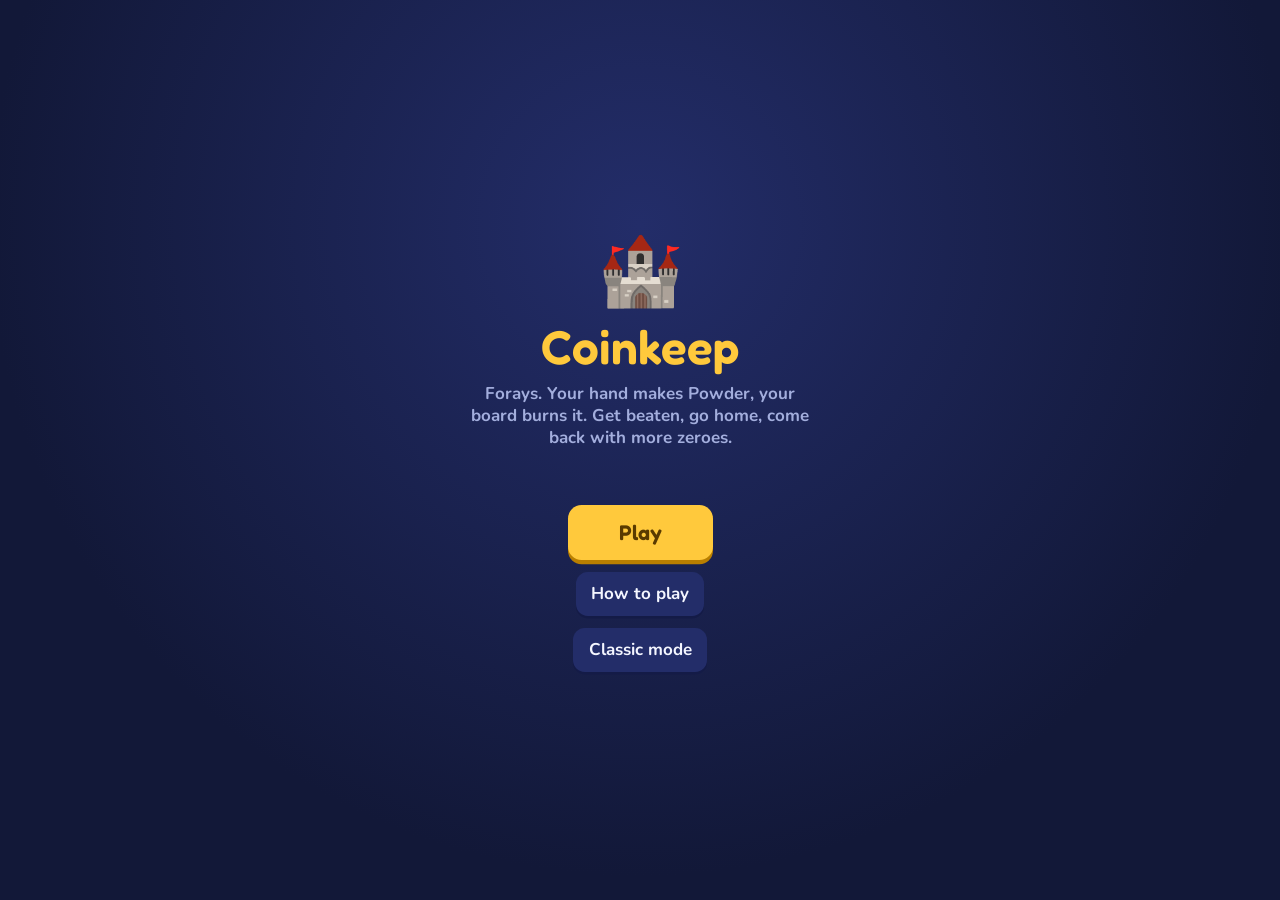
==== commit 0d1a5060: "Playable loop: title, Keep, trip, fights, spoils, autosave, phone-first UI Co-Authored-By: Claude Op" ====
--- a/index.html
+++ b/index.html
@@ -1,15 +1,20 @@
-<!doctype html>
+<!DOCTYPE html>
 <html lang="en">
 <head>
 <meta charset="utf-8">
 <meta name="viewport" content="width=device-width,initial-scale=1,viewport-fit=cover">
-<meta name="theme-color" content="#14161c">
+<meta name="theme-color" content="#1A2354">
+<meta name="mobile-web-app-capable" content="yes">
 <meta name="apple-mobile-web-app-capable" content="yes">
+<meta name="apple-mobile-web-app-status-bar-style" content="black-translucent">
 <title>Coinkeep: Forays</title>
-<meta name="description" content="Coinkeep: Forays. Burn your hand to feed a row of bastions, march out from the Keep, go home richer, reach the trillions.">
+<meta name="description" content="Coinkeep: Forays. Your hand makes Powder, your board burns it. Go out, get beaten, go home, come back trillions stronger.">
 <link rel="manifest" href="manifest.webmanifest">
 <link rel="icon" href="icon.svg" type="image/svg+xml">
 <link rel="apple-touch-icon" href="icon.svg">
+<link rel="preconnect" href="https://fonts.googleapis.com">
+<link rel="preconnect" href="https://fonts.gstatic.com" crossorigin>
+<link href="https://fonts.googleapis.com/css2?family=Fredoka:wght@500;600;700&family=Nunito:wght@600;700;800&display=swap" rel="stylesheet">
 <link rel="stylesheet" href="css/style.css">
 <script src="js/data.js" defer></script>
 <script src="js/game.js" defer></script>
@@ -18,21 +23,88 @@
 <script src="js/versions.js" defer></script>
 </head>
 <body>
-<div id="title" class="screen">
-  <h1>Coinkeep</h1>
-  <p class="sub">Forays</p>
-  <p class="tag">Burn your hand. Feed the guns. Come home richer.</p>
-  <div id="tSummary" class="tsum"></div>
-  <button class="btn gold" id="tPlay">Play</button>
-  <button class="btn" id="tNew" hidden>New game</button>
-  <button class="btn" id="tClassic">Classic mode</button>
-  <button class="btn" id="tHow">How to play</button>
+
+<!-- Home -->
+<section id="keep" class="screen" hidden>
+  <header class="kbar">
+    <div class="kstat"><span class="lbl">Coin</span><b id="kCoin" class="gold num"></b></div>
+    <div class="kstat"><span class="lbl">Power</span><b id="kPower" class="num"></b></div>
+    <div class="kstat"><span class="lbl">Deepest</span><b id="kDeep" class="num"></b></div>
+    <div class="kstat" id="kCrestBox"><span class="lbl">Crests</span><b id="kCrest" class="num"></b></div>
+    <button class="ghost" id="kMenu" aria-label="Back to title">☰</button>
+  </header>
+  <div id="kRematch" class="rematch"></div>
+  <svg id="kStairs" class="stairs" viewBox="0 0 300 44" preserveAspectRatio="none" aria-hidden="true"></svg>
+  <nav class="tabs" id="kTabs">
+    <button data-t="spend">Spend</button><button data-t="board">Board</button><button data-t="deck">Deck</button><button data-t="works">Works</button>
+  </nav>
+  <div id="kBody" class="kbody"></div>
+  <footer class="kfoot">
+    <div class="stepper"><button class="ghost" id="kFm" aria-label="Start one fight earlier">−</button><span id="kF"></span><button class="ghost" id="kFp" aria-label="Start one fight later">+</button></div>
+    <button class="go" id="kGo">Set out</button>
+  </footer>
+</section>
+
+<!-- A fight -->
+<section id="fight" class="screen" hidden>
+  <header class="fbar">
+    <span id="fF" class="chip"></span>
+    <span id="fCoin" class="chip gold num"></span>
+    <span id="fOdds" class="chip num"></span>
+    <span class="spacer"></span>
+    <button class="ghost" id="fMenu" aria-label="Give up this trip">⚑</button>
+  </header>
+  <div id="coach" class="coach" hidden></div>
+  <div class="enemy" id="enemy">
+    <div class="eart" id="eArt"></div>
+    <div class="emain">
+      <div class="ehead"><b id="eName"></b><span id="eStat" class="estat"></span></div>
+      <div class="bar ehp"><i id="eBar"></i><span id="eHp" class="num"></span></div>
+      <div class="intent" id="eIntent"></div>
+      <div class="next" id="eNext"></div>
+    </div>
+  </div>
+  <div class="boardwrap">
+    <div class="feedlbl"><span>Powder runs this way ➜</span><span id="fSwap"></span></div>
+    <div id="board" class="board"></div>
+  </div>
+  <div class="you">
+    <div class="ytop">
+      <div class="bar yhp"><i id="yBar"></i><span id="yHp" class="num"></span></div>
+      <span id="yShield" class="chip blue num"></span>
+    </div>
+    <div class="ybot">
+      <span id="yEnergy" class="pips"></span>
+      <span id="yMag" class="chip num"></span>
+      <span id="yStat" class="ystat"></span>
+      <span class="spacer"></span>
+      <span id="yPiles" class="piles"></span>
+    </div>
+  </div>
+  <div id="hand" class="hand"></div>
+  <div class="factions">
+    <button class="ghost" id="fAuto">Auto turn</button>
+    <button class="go" id="fEnd">End turn</button>
+  </div>
+</section>
+
+<!-- Between fights, end of a trip, keep-a-spoil -->
+<div id="sheet" class="sheet" hidden><div id="sheetBox" class="sheetbox" role="dialog" aria-modal="true"></div></div>
+<div id="fx" aria-hidden="true"></div>
+
+<div id="title" class="screen on" role="dialog" aria-modal="true" aria-labelledby="tName">
+  <div class="logo">
+    <div class="logo-art">🏰</div>
+    <h1 id="tName">Coinkeep</h1>
+    <p class="tag">Forays. Your hand makes Powder, your board burns it. Get beaten, go home, come back with more zeroes.</p>
+  </div>
+  <p class="best" id="tBest"></p>
+  <button class="go big" id="tPlay">Play</button>
+  <button class="ghost" id="tHow">How to play</button>
+  <button class="ghost" id="tClassic">Classic mode</button>
+  <button class="ghost danger" id="tWipe" hidden>Erase this save</button>
   <div class="versions" id="tVersions" hidden></div>
 </div>
-<div id="home" class="screen" hidden></div>
-<div id="fight" class="screen" hidden></div>
-<div id="sheet" class="sheet" hidden></div>
-<div id="march" class="sheet march" hidden></div>
-<div id="fx" aria-hidden="true"></div>
+
 </body>
 </html>
--- a/css/style.css
+++ b/css/style.css
@@ -1,94 +1,188 @@
-/* Coinkeep: Forays. Night stone, lamp gold, powder orange. */
-:root{--bg:#14161c;--pan:#1e222b;--pan2:#292e39;--line:#3a4150;--ink:#ece6d6;--dim:#9aa1ae;--gold:#e6b84a;--gold2:#a97e1c;--hot:#e8693a;--blue:#6db3e8;--red:#d9534f;--green:#73c07a;--psn:#a6d854}
+/* Coinkeep: Forays. Phone first, one column; wider screens get a centred column. */
+:root{
+  --bg:#121838; --bg-2:#1A2354; --panel:#232D69; --panel-2:#1C2559; --panel-3:#2F3B85; --edge:#3D4A9C;
+  --gold:#FFC93C; --gold-d:#B97F00; --coin-ink:#5A3A00;
+  --red:#FF5D6C; --red-d:#B02A3A; --green:#34C76F; --green-d:#1A7F44;
+  --blue:#4FA3FF; --violet:#A77BFF; --teal:#2ED3B7; --orange:#FF9F43;
+  --text:#F4F6FF; --dim:#A3AEDD;
+  --card:#FFF9EC; --card-ink:#2B2546;
+  --head:"Fredoka","Nunito",system-ui,sans-serif;
+}
 *{box-sizing:border-box;-webkit-tap-highlight-color:transparent}
-html,body{margin:0;height:100%;background:var(--bg);color:var(--ink);font:15px/1.35 Georgia,'Iowan Old Style',serif;font-variant-numeric:tabular-nums}
-button{font:inherit;color:inherit;cursor:pointer;touch-action:manipulation}
-small{font-size:.78em;color:var(--dim)}
-h2{margin:.1em 0 .4em;font-size:1.3rem}h3{margin:.8em 0 .3em;font-size:1rem}p{margin:.4em 0}
-.screen{max-width:640px;margin:0 auto;padding:10px 12px calc(16px + env(safe-area-inset-bottom));min-height:100%}
+html,body{height:100%;margin:0;background:var(--bg);color:var(--text);font:700 15px/1.3 "Nunito",system-ui,sans-serif;overscroll-behavior:none}
+button{font:inherit;color:inherit;border:0;background:none;cursor:pointer;touch-action:manipulation}
+h1,h2,h3{font-family:var(--head);font-weight:600;margin:0}
 [hidden]{display:none!important}
-.btn{background:var(--pan2);border:1px solid var(--line);border-radius:10px;padding:.65em .9em;min-height:44px;flex:1;display:inline-flex;flex-direction:column;align-items:center;justify-content:center;gap:1px}
-.btn small{display:block;color:inherit;opacity:.75;font-size:.72em}
-.btn.gold{background:linear-gradient(#efc65f,#c7962d);color:#241a05;border-color:#f3d98e;font-weight:bold}
-.btn.hot{background:linear-gradient(#ee7a4c,#b84a23);color:#fff;border-color:#f09a77;font-weight:bold}
-.btn:disabled{opacity:.4}
-.btn.big{width:100%;font-size:1.25rem;padding:.7em}
-.ghost{background:none;border:0;font-size:1.2rem;padding:.2em .5em;min-height:36px}
+.num{font-variant-numeric:tabular-nums}
+.dim{color:var(--dim);font-weight:600}
+.gold{color:var(--gold)} .ok{color:var(--green)} .bad{color:var(--red)} .blue{color:var(--blue)}
+.spacer{flex:1}
+.go{background:var(--gold);color:var(--coin-ink);font-family:var(--head);font-weight:600;padding:.7rem 1.4rem;border-radius:.8rem;box-shadow:0 .25rem 0 var(--gold-d);min-height:2.9rem}
+.go:active{transform:translateY(.15rem);box-shadow:0 .1rem 0 var(--gold-d)}
+.go:disabled{opacity:.5}
+.go.big{font-size:1.25rem;padding:.8rem 3rem}
+.ghost{background:var(--panel);border-radius:.7rem;padding:.55rem .9rem;min-height:2.6rem;box-shadow:0 .15rem 0 #141b47}
+.ghost.small{padding:.25rem .6rem;min-height:2rem;font-size:.82rem}
+.ghost.danger{color:var(--red)}
+.ghost:disabled{opacity:.4}
+.chip{background:var(--panel-2);border-radius:.6rem;padding:.2rem .55rem;font-size:.82rem;white-space:nowrap}
+.screen{position:fixed;inset:0;max-width:44rem;margin:0 auto;display:flex;flex-direction:column;padding:max(.5rem,env(safe-area-inset-top)) .6rem max(.5rem,env(safe-area-inset-bottom))}
+
 /* title */
-#title{display:flex;flex-direction:column;align-items:center;justify-content:center;gap:.6rem;text-align:center;min-height:100vh}
-#title h1{font-size:3.2rem;margin:0;color:var(--gold);letter-spacing:.03em}
-#title .sub{margin:-.6rem 0 0;font-size:1.3rem;font-variant:small-caps;letter-spacing:.15em}
-#title .tag{color:var(--dim);margin:.2rem 0 .8rem}
-#title .btn{flex:none;width:min(18rem,80vw)}
-.tsum{color:var(--dim);font-size:.9rem;min-height:1.2em}
-#title .versions{display:flex;flex-wrap:wrap;justify-content:center;align-items:center;gap:.4rem;max-width:24rem;margin-top:.5rem}
-#title .vlbl{color:var(--dim);font-size:.8rem;width:100%}
-#title .tbtn{background:var(--pan);border:1px solid var(--line);border-radius:8px;padding:.3em .6em;font-size:.82rem;min-height:32px}
-#title .tbtn.on{border-color:var(--gold);color:var(--gold)}
+#title{align-items:center;justify-content:center;gap:.7rem;text-align:center;background:radial-gradient(circle at 50% 25%,var(--panel) 0,var(--bg) 70%);max-width:none}
+.logo-art{font-size:4rem}
+#title h1{font-size:2.8rem;color:var(--gold)}
+.tag{max-width:21rem;margin:.3rem auto;color:var(--dim)}
+.best{min-height:1.2em;margin:.2rem 0}
+.versions{display:flex;flex-wrap:wrap;justify-content:center;align-items:center;gap:.4rem;max-width:24rem;margin-top:.6rem}
+.versions .vlbl{width:100%;font-size:.75rem;color:var(--dim);letter-spacing:.08em;text-transform:uppercase}
+.versions .tbtn{background:var(--panel);border-radius:.6rem;padding:.3rem .6rem;font-size:.82rem}
+.versions .tbtn.on{background:var(--gold);color:#1A2260;cursor:default}
+
 /* home */
-.hbar{display:flex;justify-content:space-between;align-items:center;gap:.5rem;position:sticky;top:0;background:var(--bg);padding:4px 0 6px;z-index:5;border-bottom:1px solid var(--pan2)}
-.coin b{font-size:1.35rem;color:var(--gold)}.pow b{font-size:1.1rem;color:var(--hot)}
-.report{background:var(--pan);border-left:4px solid var(--green);border-radius:6px;padding:.5em .7em;margin:.5em 0;font-size:.92rem}
-.report.defeat{border-left-color:var(--red)}
-.spark{margin:.3em 0}.spark svg{width:100%;height:36px;display:block}.spark polyline{fill:none;stroke:var(--gold);stroke-width:1.6;vector-effect:non-scaling-stroke}
-.go{margin:.5em 0}
-.btn.big small{font-weight:normal;font-size:.62em}
-.scout{display:flex;gap:4px;align-items:stretch;margin:.4em 0}.scout>small{align-self:center;writing-mode:vertical-rl;transform:rotate(180deg)}
-.sc{flex:1;background:var(--pan);border-radius:8px;padding:3px;text-align:center;display:flex;flex-direction:column;border-bottom:3px solid var(--line);min-width:0}
-.sc span{font-size:1.15rem}.sc b{font-size:.76rem}.sc.ok{border-color:var(--green)}.sc.mid{border-color:var(--gold)}.sc.bad{border-color:var(--red)}
-.tabs{display:flex;gap:4px;margin:.6em 0 .4em}.tabs button{flex:1;background:var(--pan);border:1px solid var(--line);border-radius:8px;padding:.5em;min-height:42px}.tabs .on{background:var(--pan2);border-color:var(--gold);color:var(--gold);font-weight:bold}
-.note{color:var(--dim);font-size:.85rem;margin:.35em 0}
-.row{display:flex;align-items:center;gap:.5em;background:var(--pan);border:1px solid var(--pan2);border-radius:10px;padding:.4em .5em;margin-bottom:5px;cursor:pointer}
-.row.res{opacity:.75}.row.empty{color:var(--dim);justify-content:center;border-style:dashed;min-height:48px;cursor:default}
-.row .art,.offer .art{font-size:1.5rem;width:1.8em;text-align:center;flex:none}
-.mid{flex:1;min-width:0}.dsc{font-size:.8rem;color:var(--dim)}
-.mile{height:3px;background:var(--pan2);border-radius:2px;margin-top:3px;overflow:hidden}.mile i{display:block;height:100%;background:var(--gold)}
-.buy{flex:none;width:64px;min-height:44px;border-radius:8px;background:linear-gradient(#efc65f,#c7962d);color:#241a05;border:0;font-weight:bold;display:flex;flex-direction:column;align-items:center;justify-content:center;line-height:1.1}
-.buy small{color:#3b2a06;font-weight:normal;font-size:.7em}.buy.off{background:var(--pan2);color:var(--dim)}.buy.off small{color:var(--dim)}
+.kbar{display:flex;gap:.8rem;align-items:center}
+.kstat{display:flex;flex-direction:column;min-width:0}
+.kstat .lbl{font-size:.68rem;color:var(--dim);text-transform:uppercase;letter-spacing:.06em}
+.kstat b{font-family:var(--head);font-size:1.25rem;font-weight:600}
+.kbar .ghost{margin-left:auto}
+#kPower.pop{animation:pop .45s}
+@keyframes pop{30%{transform:scale(1.35);color:var(--gold)}}
+.rematch{background:var(--panel-2);border-radius:.7rem;padding:.45rem .7rem;margin-top:.4rem;font-size:.88rem}
+.bossnote{color:var(--orange)}
+.stairs{width:100%;height:2.4rem;margin:.25rem 0 0}
+.tabs{display:flex;gap:.3rem;margin-top:.2rem}
+.tabs button{flex:1;background:var(--panel-2);border-radius:.6rem .6rem 0 0;padding:.45rem 0;color:var(--dim)}
+.tabs button.on{background:var(--panel);color:var(--text)}
+.kbody{flex:1;overflow-y:auto;background:var(--panel);border-radius:0 0 .7rem .7rem;padding:.5rem .6rem;-webkit-overflow-scrolling:touch}
+.kbody h3{font-size:1rem;margin:.5rem 0 .3rem}
+.kbody h3 .dim{font:600 .75rem "Nunito",sans-serif;margin-left:.3rem}
+.kbody p{margin:.2rem 0 .4rem;font-size:.85rem}
+.row{display:flex;gap:.5rem;align-items:center;background:var(--panel-2);border-radius:.6rem;padding:.4rem .5rem;margin-bottom:.35rem}
+.ric{font-size:1.5rem}
+.rmain{flex:1;min-width:0;font-size:.92rem}
+.rmain .dim{font-size:.76rem}
+.lv{font-size:.74rem;color:var(--gold);margin-left:.2rem}
+.rnext{font-size:.76rem;color:var(--teal)}
+.rnext.mile{color:var(--gold)}
+.rbtns{display:flex;flex-direction:column;gap:.2rem;align-items:stretch;min-width:4.4rem}
+.step{display:flex;gap:.2rem}
+.buy{background:var(--green);color:#06301a;border-radius:.55rem;padding:.3rem .5rem;font-weight:800;box-shadow:0 .15rem 0 var(--green-d);min-height:2.1rem;font-variant-numeric:tabular-nums}
+.buy:disabled{background:var(--panel-3);color:var(--dim);box-shadow:none}
+.offers{display:grid;grid-template-columns:repeat(auto-fill,minmax(9.2rem,1fr));gap:.35rem}
+.offer{background:var(--panel-2);border-radius:.6rem;padding:.4rem .5rem;display:flex;flex-direction:column;gap:.25rem;text-align:left}
+.offer.isb,.offer.spare{border:1px solid var(--edge)}
+.offer.sel{outline:2px solid var(--gold)}
+.otop{display:flex;align-items:center;gap:.3rem;font-size:.86rem}
+.oic{font-size:1.2rem}
+.otxt{flex:1;font-size:.76rem;color:var(--dim)}
+.otxt b{color:var(--text)}
+.tagb{color:var(--teal)} .tagc{color:var(--gold)}
+.tip{background:var(--panel-2);padding:.4rem .6rem;border-radius:.5rem}
+.kfoot{display:flex;gap:.5rem;align-items:center;justify-content:space-between;padding-top:.45rem}
+.stepper{display:flex;align-items:center;gap:.35rem;font-size:.82rem;min-width:0}
+.stepper .ghost{min-height:2.3rem;padding:.2rem .7rem}
+#kGo{flex:0 0 auto}
+
+/* fight */
+#fight{gap:.3rem}
+.fbar{display:flex;gap:.3rem;align-items:center}
+.fbar .ghost{min-height:2rem;padding:.2rem .6rem}
+.coach{background:var(--violet);color:#160a33;border-radius:.6rem;padding:.3rem .6rem;font-size:.82rem}
+.enemy{display:flex;gap:.5rem;background:var(--panel);border-radius:.8rem;padding:.45rem .6rem;align-items:flex-start}
+.enemy.boss{outline:2px solid var(--orange)}
+.enemy.act .eart{transform:translateY(.4rem) scale(1.1)}
+.eart{font-size:2.6rem;line-height:1.15;transition:transform .15s}
+.eart.hurt{animation:hurtA .28s}
+@keyframes hurtA{25%{transform:translateX(-.25rem) rotate(-6deg)}60%{transform:translateX(.2rem) rotate(4deg)}}
+.emain{flex:1;min-width:0}
+.ehead{display:flex;flex-wrap:wrap;gap:.1rem .5rem;align-items:baseline;font-family:var(--head)}
+.estat{font:700 .72rem "Nunito",sans-serif;color:var(--orange)}
+.bar{position:relative;background:#0c1130;border-radius:.45rem;overflow:hidden}
+.bar i{display:block;height:100%;transition:width .25s}
+.bar span{position:absolute;inset:0;text-align:center;font-size:.76rem;line-height:1.05rem;text-shadow:0 1px 2px #000}
+.ehp{height:1.05rem;margin:.15rem 0}
+.ehp i{background:var(--red)}
+.intent{font-size:.88rem;background:var(--panel-3);border-radius:.45rem;padding:.2rem .45rem}
+.next{font-size:.72rem;color:var(--dim);padding:.1rem .45rem 0}
+.next b{font-weight:700}
+.boardwrap{background:var(--panel-2);border-radius:.8rem;padding:.25rem .35rem .35rem}
+.feedlbl{display:flex;justify-content:space-between;font-size:.68rem;color:var(--dim);padding:0 .2rem .15rem}
+.board{display:flex;gap:.25rem}
+.kboard{margin-bottom:.3rem}
+.slot{flex:1 1 0;min-width:0;background:var(--panel);border-radius:.55rem;padding:.25rem .15rem;min-height:6rem;position:relative;text-align:center;display:flex;flex-direction:column;align-items:center;gap:.08rem;border:2px solid transparent}
+.slot.empty{background:transparent;border:2px dashed var(--edge);justify-content:center}
+.slot.sel{border-color:var(--gold)}
+.slot.tgt{border-color:var(--red)}
+.slot.target{border-color:var(--teal);border-style:dashed}
+.slot.fired{background:var(--panel-3)}
+.slot.jam{opacity:.6}
+.slot.firing{animation:fireA .35s}
+@keyframes fireA{30%{transform:scale(1.12);background:var(--gold);color:var(--coin-ink)}}
+.slot.hurt{animation:hurtS .3s}
+@keyframes hurtS{30%{background:var(--red-d);transform:translateY(.15rem)}}
+.shk{animation:hurtA .25s}
+.sic{font-size:1.25rem;line-height:1.2}
+.sname{font-size:.62rem;line-height:1;color:var(--dim)}
+.spay{font-size:.66rem;line-height:1.05;font-variant-numeric:tabular-nums;overflow-wrap:anywhere}
+.sfill{font-size:.62rem;color:var(--teal)}
+.pipsrow{display:flex;flex-wrap:wrap;gap:1px;justify-content:center;margin-top:auto;max-width:100%}
+.pipsrow i{width:.42rem;height:.42rem;border-radius:50%;background:#0c1130}
+.pipsrow i.f{background:var(--orange)}
+.bar.sh{height:.28rem;width:90%}
+.bar.sh i{background:var(--green)}
+.hits{font-size:.55rem;line-height:1}
+.stag{position:absolute;top:.08rem;right:.2rem;font-size:.7rem;color:var(--green)}
+.you{background:var(--panel);border-radius:.8rem;padding:.3rem .5rem}
+.ytop,.ybot{display:flex;align-items:center;gap:.4rem}
+.ybot{margin-top:.2rem}
+.yhp{flex:1;height:1.05rem}
+.yhp i{background:var(--green)}
+.bar.hurt{animation:hurtA .28s}
+.pips{display:flex;gap:.05rem;font-size:1rem}
+.pips i{font-style:normal;opacity:.22}
+.pips i.on{opacity:1}
+.ystat{font-size:.78rem}
+.piles{font-size:.68rem;color:var(--dim);white-space:nowrap}
+.hand{flex:1;display:flex;gap:.25rem;min-height:0;align-items:stretch;overflow-x:auto;padding:.1rem 0}
+.card{flex:1 1 0;min-width:4.05rem;max-width:8.5rem;background:var(--card);color:var(--card-ink);border-radius:.65rem;padding:.2rem .22rem .25rem;display:flex;flex-direction:column;position:relative;gap:.12rem;box-shadow:0 .15rem 0 #b9ad92;max-height:15rem}
+.card.isb{background:#DDF6F0}
+.card.stuck{background:#E4DDD0}
+.card.no{opacity:.5}
+.card.sel{outline:3px solid var(--gold)}
+.cost{position:absolute;top:.15rem;left:.2rem;background:var(--card-ink);color:var(--gold);border-radius:50%;width:1.15rem;height:1.15rem;font-size:.72rem;line-height:1.15rem;text-align:center}
+.cic{font-size:1.3rem;text-align:center;line-height:1.25}
+.cname{font-family:var(--head);font-weight:600;font-size:.68rem;text-align:center;line-height:1.05}
+.mode{flex:1;background:#fff;border:1.5px solid #d9cdb3;border-radius:.45rem;font-size:.68rem;line-height:1.12;padding:.2rem .12rem;color:var(--card-ink);font-weight:700;overflow-wrap:anywhere;min-height:2.2rem}
+.mode b{font-variant-numeric:tabular-nums}
+.mode i{color:#7c6f9a;font-style:normal}
+.card.no .mode{cursor:default}
+.factions{display:flex;gap:.4rem;justify-content:flex-end}
+.factions .go{flex:1;max-width:60%}
+
 /* sheets */
-.sheet{position:fixed;inset:0;background:rgba(6,7,10,.72);display:flex;align-items:flex-end;justify-content:center;z-index:20}
-.panel{background:var(--pan);border-top:2px solid var(--gold2);border-radius:16px 16px 0 0;padding:14px 14px calc(16px + env(safe-area-inset-bottom));width:100%;max-width:640px;max-height:90vh;overflow:auto}
-@media(min-height:700px) and (min-width:700px){.sheet{align-items:center}.panel{border-radius:14px;border:1px solid var(--gold2)}}
-.acts{display:flex;gap:6px;flex-wrap:wrap;margin:.5em 0}.btn.close{width:100%;margin-top:.3em}
-.socks{display:flex;gap:6px}.sock{flex:1;text-align:center;padding:.4em;border:1px dashed var(--gold2);border-radius:8px;font-size:.85rem}.sock.shut{opacity:.45;border-color:var(--line)}
-.perks{display:grid;grid-template-columns:1fr 1fr;gap:5px;margin-top:6px}.perk{background:var(--pan2);border:1px solid var(--line);border-radius:8px;padding:.4em;text-align:left;min-height:48px;display:flex;flex-direction:column}.perk.on{border-color:var(--gold);box-shadow:inset 0 0 0 1px var(--gold)}
-.offer{display:flex;align-items:center;gap:.5em;width:100%;background:var(--pan2);border:1px solid var(--gold2);border-radius:10px;padding:.5em;margin-bottom:6px;text-align:left;min-height:56px}.offer.off{opacity:.5}
-.brief{background:var(--pan2);border-radius:8px;padding:.5em .7em;margin:.5em 0}.big-art{font-size:1.5rem;margin-right:.3em}
-/* march */
-.march{align-items:center;background:rgba(6,7,10,.9);cursor:pointer}
-.mbox{text-align:center;width:min(90vw,26rem)}.menemy{min-height:92px;display:flex;flex-direction:column;align-items:center}.menemy small{display:block}
-.kill{font-size:3rem;animation:die .25s ease-out}.mbig{font-size:2.2rem;font-weight:bold;color:var(--hot);animation:pop .18s ease-out;min-height:1.3em}.mbig.large{font-size:2.8rem;color:var(--gold)}.mbig.huge{font-size:3.4rem;color:#fff;text-shadow:0 0 18px var(--hot)}
-.mcoin b{color:var(--gold);font-size:1.4rem}.mnote{min-height:2.6em;margin:.4em 0;color:var(--gold)}
-@keyframes die{from{transform:scale(1.5);filter:brightness(2)}to{transform:scale(1);filter:none}}
-@keyframes pop{from{transform:scale(.6)}to{transform:scale(1)}}
-/* fight */
-#fight{display:flex;flex-direction:column;gap:6px;min-height:100vh;min-height:100dvh}
-.tbar{display:flex;justify-content:space-between;font-size:.88rem;color:var(--dim)}
-.bar{position:relative;height:7px;background:#0d0f13;border-radius:4px;overflow:hidden;margin-top:3px}.bar i{display:block;height:100%;background:var(--green)}
-.bar.you,.bar.foe{height:20px}.bar span{position:absolute;inset:0;text-align:center;font-size:.76rem;line-height:20px;text-shadow:0 1px 2px #000}.bar.you i{background:#b64444}.bar.foe i{background:#7e3a8c}
-.enemy{display:flex;gap:.6em;align-items:flex-start;background:var(--pan);border-radius:10px;padding:.5em}.enemy.boss{border:1px solid var(--gold)}.ea{font-size:2.6rem;line-height:1.1}.eb{flex:1;min-width:0}
-.ints{display:flex;flex-wrap:wrap;gap:3px;margin-top:4px}.int{font-size:.75rem;background:var(--pan2);border-radius:6px;padding:1px 6px}.int.hit{background:#55252a}.int.psn{background:#33441c;color:var(--psn)}.int.hexed{background:#3c2b52}
-.shake{animation:shake .22s}@keyframes shake{25%{transform:translateX(-5px)}75%{transform:translateX(5px)}}
-.board{display:flex;gap:4px;overflow-x:auto;padding:2px 0}
-.wheel{flex:none;width:50px;background:#20262e;border:1px solid var(--line);border-radius:8px;text-align:center;padding:2px;display:flex;flex-direction:column;align-items:center;justify-content:center}.wa{font-size:1.3rem;animation:spin 6s linear infinite}@keyframes spin{to{transform:rotate(360deg)}}.mag{font-size:.68rem;white-space:nowrap}
-.piece{flex:1 1 0;min-width:66px;max-width:130px;background:var(--pan);border:1px solid var(--line);border-radius:8px;padding:3px;text-align:center;position:relative}
-.piece.hole{color:var(--line);border-style:dashed;display:flex;align-items:center;justify-content:center;font-size:.72rem}
-.piece.fired{opacity:.62}.piece.sealed{background:#2a2438;outline:1px dashed #a48bd6}.piece.tgt{border-color:var(--red);box-shadow:0 0 0 1px var(--red) inset}
-.piece.flash{animation:flash .35s}@keyframes flash{0%{background:var(--gold);transform:scale(1.08)}100%{background:var(--pan);transform:none}}
-.pa{font-size:1.3rem;line-height:1.2}.pn{font-size:.66rem;white-space:nowrap;overflow:hidden;text-overflow:ellipsis}.py{font-size:.72rem;color:var(--gold);min-height:1.1em}
-.pips{display:flex;justify-content:center;gap:2px;flex-wrap:wrap;margin:1px 0}.pips i{width:7px;height:7px;border-radius:50%;background:#0d0f13;border:1px solid var(--line)}.pips i.on{background:var(--hot);border-color:var(--hot)}
-.status{display:flex;gap:.8em;align-items:center}.energy b{font-size:1.25rem;color:#ffe27a}.blk b{font-size:1.05rem;color:var(--blue)}.dk{margin-left:auto;font-size:.76rem;color:var(--dim)}
-.detail{background:var(--pan);border-radius:8px;padding:.4em .6em;min-height:84px}.detail .acts{margin:.3em 0 0}.detail.hint{color:var(--dim);font-size:.88rem;display:flex;align-items:center}.dt{font-size:.88rem}
-.hand{display:grid;grid-template-columns:repeat(auto-fit,minmax(58px,1fr));gap:4px;margin-top:auto}
-.card{position:relative;background:linear-gradient(#efe4c8,#d8c79d);color:#2a2214;border:1px solid #6b5a33;border-radius:8px;padding:3px 2px 16px;display:flex;flex-direction:column;align-items:center;min-height:96px;min-width:0}
-.card .cost{position:absolute;top:2px;left:3px;font-weight:bold;font-size:.9rem;color:#6b4a00}.card .art{font-size:1.45rem;line-height:1.3}.card .nm{font-size:.64rem;line-height:1.1;text-align:center}.card .val{font-size:.72rem;font-weight:bold;color:#7a2d10}
-.card .burn{position:absolute;bottom:1px;right:3px;font-size:.68rem;color:#a2381b}
-.card.sel{outline:3px solid var(--gold);transform:translateY(-6px)}.card.dim{filter:saturate(.5) brightness(.72)}.card.junk{background:linear-gradient(#9b9486,#6f6a60)}.card.pc{background:linear-gradient(#cfd9e6,#a0b1c6)}
-.acts.end{margin:2px 0 0}
+.sheet{position:fixed;inset:0;background:#0a0f28cc;display:flex;align-items:center;justify-content:center;padding:1rem;z-index:30}
+.sheetbox{background:var(--panel);border-radius:1rem;padding:1rem;width:min(26rem,100%);max-height:90vh;overflow-y:auto;box-shadow:0 .6rem 2rem #0009}
+.sheetbox h2{font-size:1.35rem;color:var(--gold);margin-bottom:.3rem}
+.sheetbox p{margin:.3rem 0}
+.choices{display:flex;flex-direction:column;gap:.4rem;margin-top:.7rem}
+.choices.row2{flex-direction:row}
+.choices.row2>*{flex:1}
+.choice{background:var(--panel-2);border-radius:.7rem;padding:.55rem .7rem;text-align:left;border:1px solid var(--edge)}
+.choice .dim{font-size:.8rem}
+.nextup{display:flex;gap:.6rem;align-items:center;background:var(--panel-2);padding:.5rem .7rem;border-radius:.7rem;margin-top:.4rem}
+.nextup.boss{outline:2px solid var(--orange)}
+.nextup .big{font-size:2.2rem}
+.how{padding-left:1.1rem;margin:.3rem 0;font-weight:600;font-size:.9rem}
+.how li{margin-bottom:.35rem}
+
+/* effects */
 #fx{position:fixed;inset:0;pointer-events:none;z-index:40;overflow:hidden}
-.float{position:absolute;font-weight:bold;font-size:1.15rem;animation:up 1s ease-out forwards;text-shadow:0 1px 3px #000;white-space:nowrap}
-.float.dmg{color:#ffb35c}.float.crit{color:#fff;font-size:1.8rem;text-shadow:0 0 12px var(--hot)}.float.psn{color:var(--psn)}.float.blkf{color:var(--blue)}.float.hurt{color:#ff7a7a}.float.cn{color:var(--gold)}
-@keyframes up{to{transform:translateY(-46px);opacity:0}}
-.banner{position:absolute;top:12%;left:50%;transform:translateX(-50%);background:var(--gold);color:#241a05;font-weight:bold;padding:.45em .9em;border-radius:20px;animation:bn 1.7s forwards;white-space:nowrap;max-width:92vw;overflow:hidden;text-overflow:ellipsis;font-size:.9rem}
-@keyframes bn{0%{opacity:0;top:9%}10%{opacity:1;top:12%}80%{opacity:1}100%{opacity:0}}
-@media(prefers-reduced-motion:reduce){*{animation-duration:.01s!important}}
+.float{position:absolute;transform:translate(-50%,0);font-family:var(--head);font-weight:700;white-space:nowrap;animation:fl 1s ease-out forwards;text-shadow:0 2px 3px #000;font-size:1rem;font-variant-numeric:tabular-nums}
+.float.red{color:#FFD2D7}.float.gold{color:var(--gold)}.float.blue{color:#BFE0FF}.float.green{color:#B6F5CF}.float.dim{color:var(--dim)}
+@keyframes fl{0%{opacity:0;transform:translate(-50%,.5rem) scale(.7)}15%{opacity:1;transform:translate(-50%,0) scale(1.1)}100%{opacity:0;transform:translate(-50%,-2.6rem) scale(1)}}
+.banner{position:absolute;left:50%;top:32%;transform:translate(-50%,-50%);text-align:center;animation:ban 1.05s ease-out forwards;font-family:var(--head)}
+.banner b{display:block;font-size:calc(2.2rem*var(--s,1));color:var(--gold);text-shadow:0 3px 0 var(--gold-d),0 4px 10px #000}
+.banner span{display:block;font-size:calc(1.1rem*var(--s,1));text-shadow:0 2px 4px #000}
+@keyframes ban{0%{opacity:0;transform:translate(-50%,-50%) scale(.5)}20%{opacity:1;transform:translate(-50%,-50%) scale(1.1)}80%{opacity:1}100%{opacity:0;transform:translate(-50%,-60%) scale(1)}}
+@media (min-width:640px){ html,body{font-size:17px} .slot{min-height:7rem} }
+@media (prefers-reduced-motion:reduce){*{animation-duration:.01ms!important;transition-duration:.01ms!important}}
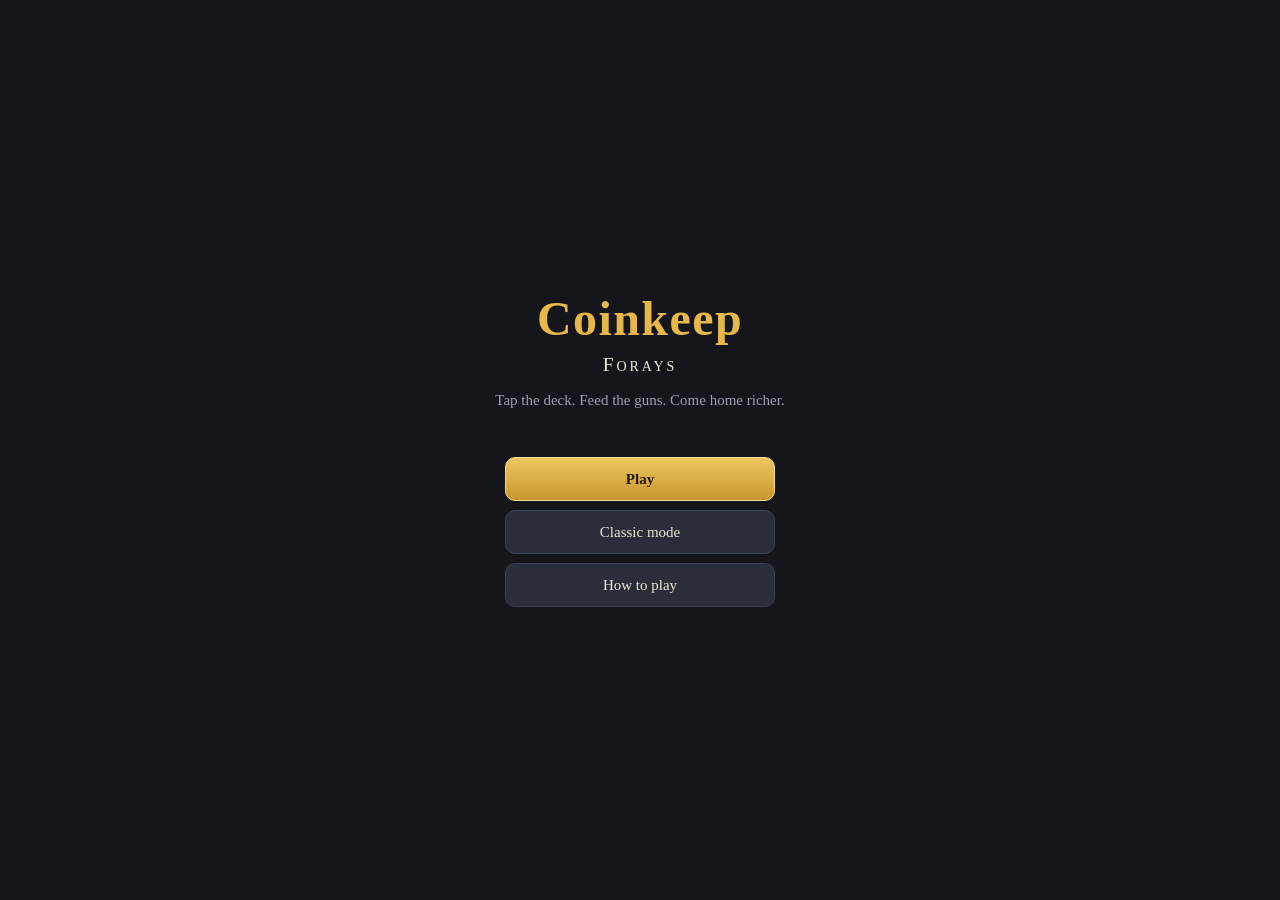
==== commit 896f9ecd: "Forays: tap the deck. No hand or energy, real-time swings, empty field, Powder loops, combos Each ta" ====
--- a/index.html
+++ b/index.html
@@ -1,110 +1,39 @@
-<!DOCTYPE html>
+<!doctype html>
 <html lang="en">
 <head>
 <meta charset="utf-8">
 <meta name="viewport" content="width=device-width,initial-scale=1,viewport-fit=cover">
-<meta name="theme-color" content="#1A2354">
-<meta name="mobile-web-app-capable" content="yes">
+<meta name="theme-color" content="#14161c">
 <meta name="apple-mobile-web-app-capable" content="yes">
-<meta name="apple-mobile-web-app-status-bar-style" content="black-translucent">
 <title>Coinkeep: Forays</title>
-<meta name="description" content="Coinkeep: Forays. Your hand makes Powder, your board burns it. Go out, get beaten, go home, come back trillions stronger.">
+<meta name="description" content="Coinkeep: Forays. Tap your deck, set off chains of cards and bastions, march out from the Keep, go home richer, reach the trillions.">
 <link rel="manifest" href="manifest.webmanifest">
 <link rel="icon" href="icon.svg" type="image/svg+xml">
 <link rel="apple-touch-icon" href="icon.svg">
-<link rel="preconnect" href="https://fonts.googleapis.com">
-<link rel="preconnect" href="https://fonts.gstatic.com" crossorigin>
-<link href="https://fonts.googleapis.com/css2?family=Fredoka:wght@500;600;700&family=Nunito:wght@600;700;800&display=swap" rel="stylesheet">
 <link rel="stylesheet" href="css/style.css">
 <script src="js/data.js" defer></script>
 <script src="js/game.js" defer></script>
 <script src="js/save.js" defer></script>
+<script src="js/sfx.js" defer></script>
 <script src="js/ui.js" defer></script>
 <script src="js/versions.js" defer></script>
 </head>
 <body>
-
-<!-- Home -->
-<section id="keep" class="screen" hidden>
-  <header class="kbar">
-    <div class="kstat"><span class="lbl">Coin</span><b id="kCoin" class="gold num"></b></div>
-    <div class="kstat"><span class="lbl">Power</span><b id="kPower" class="num"></b></div>
-    <div class="kstat"><span class="lbl">Deepest</span><b id="kDeep" class="num"></b></div>
-    <div class="kstat" id="kCrestBox"><span class="lbl">Crests</span><b id="kCrest" class="num"></b></div>
-    <button class="ghost" id="kMenu" aria-label="Back to title">☰</button>
-  </header>
-  <div id="kRematch" class="rematch"></div>
-  <svg id="kStairs" class="stairs" viewBox="0 0 300 44" preserveAspectRatio="none" aria-hidden="true"></svg>
-  <nav class="tabs" id="kTabs">
-    <button data-t="spend">Spend</button><button data-t="board">Board</button><button data-t="deck">Deck</button><button data-t="works">Works</button>
-  </nav>
-  <div id="kBody" class="kbody"></div>
-  <footer class="kfoot">
-    <div class="stepper"><button class="ghost" id="kFm" aria-label="Start one fight earlier">−</button><span id="kF"></span><button class="ghost" id="kFp" aria-label="Start one fight later">+</button></div>
-    <button class="go" id="kGo">Set out</button>
-  </footer>
-</section>
-
-<!-- A fight -->
-<section id="fight" class="screen" hidden>
-  <header class="fbar">
-    <span id="fF" class="chip"></span>
-    <span id="fCoin" class="chip gold num"></span>
-    <span id="fOdds" class="chip num"></span>
-    <span class="spacer"></span>
-    <button class="ghost" id="fMenu" aria-label="Give up this trip">⚑</button>
-  </header>
-  <div id="coach" class="coach" hidden></div>
-  <div class="enemy" id="enemy">
-    <div class="eart" id="eArt"></div>
-    <div class="emain">
-      <div class="ehead"><b id="eName"></b><span id="eStat" class="estat"></span></div>
-      <div class="bar ehp"><i id="eBar"></i><span id="eHp" class="num"></span></div>
-      <div class="intent" id="eIntent"></div>
-      <div class="next" id="eNext"></div>
-    </div>
-  </div>
-  <div class="boardwrap">
-    <div class="feedlbl"><span>Powder runs this way ➜</span><span id="fSwap"></span></div>
-    <div id="board" class="board"></div>
-  </div>
-  <div class="you">
-    <div class="ytop">
-      <div class="bar yhp"><i id="yBar"></i><span id="yHp" class="num"></span></div>
-      <span id="yShield" class="chip blue num"></span>
-    </div>
-    <div class="ybot">
-      <span id="yEnergy" class="pips"></span>
-      <span id="yMag" class="chip num"></span>
-      <span id="yStat" class="ystat"></span>
-      <span class="spacer"></span>
-      <span id="yPiles" class="piles"></span>
-    </div>
-  </div>
-  <div id="hand" class="hand"></div>
-  <div class="factions">
-    <button class="ghost" id="fAuto">Auto turn</button>
-    <button class="go" id="fEnd">End turn</button>
-  </div>
-</section>
-
-<!-- Between fights, end of a trip, keep-a-spoil -->
-<div id="sheet" class="sheet" hidden><div id="sheetBox" class="sheetbox" role="dialog" aria-modal="true"></div></div>
-<div id="fx" aria-hidden="true"></div>
-
-<div id="title" class="screen on" role="dialog" aria-modal="true" aria-labelledby="tName">
-  <div class="logo">
-    <div class="logo-art">🏰</div>
-    <h1 id="tName">Coinkeep</h1>
-    <p class="tag">Forays. Your hand makes Powder, your board burns it. Get beaten, go home, come back with more zeroes.</p>
-  </div>
-  <p class="best" id="tBest"></p>
-  <button class="go big" id="tPlay">Play</button>
-  <button class="ghost" id="tHow">How to play</button>
-  <button class="ghost" id="tClassic">Classic mode</button>
-  <button class="ghost danger" id="tWipe" hidden>Erase this save</button>
+<div id="title" class="screen">
+  <h1>Coinkeep</h1>
+  <p class="sub">Forays</p>
+  <p class="tag">Tap the deck. Feed the guns. Come home richer.</p>
+  <div id="tSummary" class="tsum"></div>
+  <button class="btn gold" id="tPlay">Play</button>
+  <button class="btn" id="tNew" hidden>New game</button>
+  <button class="btn" id="tClassic">Classic mode</button>
+  <button class="btn" id="tHow">How to play</button>
   <div class="versions" id="tVersions" hidden></div>
 </div>
-
+<div id="home" class="screen" hidden></div>
+<div id="fight" class="screen" hidden></div>
+<div id="sheet" class="sheet" hidden></div>
+<div id="march" class="sheet march" hidden></div>
+<div id="fx" aria-hidden="true"></div>
 </body>
 </html>
--- a/css/style.css
+++ b/css/style.css
@@ -1,188 +1,127 @@
-/* Coinkeep: Forays. Phone first, one column; wider screens get a centred column. */
-:root{
-  --bg:#121838; --bg-2:#1A2354; --panel:#232D69; --panel-2:#1C2559; --panel-3:#2F3B85; --edge:#3D4A9C;
-  --gold:#FFC93C; --gold-d:#B97F00; --coin-ink:#5A3A00;
-  --red:#FF5D6C; --red-d:#B02A3A; --green:#34C76F; --green-d:#1A7F44;
-  --blue:#4FA3FF; --violet:#A77BFF; --teal:#2ED3B7; --orange:#FF9F43;
-  --text:#F4F6FF; --dim:#A3AEDD;
-  --card:#FFF9EC; --card-ink:#2B2546;
-  --head:"Fredoka","Nunito",system-ui,sans-serif;
-}
+/* Coinkeep: Forays. Night stone, lamp gold, powder orange. */
+:root{--bg:#14161c;--pan:#1e222b;--pan2:#292e39;--line:#3a4150;--ink:#ece6d6;--dim:#9aa1ae;--gold:#e6b84a;--gold2:#a97e1c;--hot:#e8693a;--blue:#6db3e8;--red:#d9534f;--green:#73c07a;--psn:#a6d854}
 *{box-sizing:border-box;-webkit-tap-highlight-color:transparent}
-html,body{height:100%;margin:0;background:var(--bg);color:var(--text);font:700 15px/1.3 "Nunito",system-ui,sans-serif;overscroll-behavior:none}
-button{font:inherit;color:inherit;border:0;background:none;cursor:pointer;touch-action:manipulation}
-h1,h2,h3{font-family:var(--head);font-weight:600;margin:0}
+html,body{margin:0;height:100%;overflow-x:hidden;background:var(--bg);color:var(--ink);font:15px/1.35 Georgia,'Iowan Old Style',serif;font-variant-numeric:tabular-nums}
+button{font:inherit;color:inherit;cursor:pointer;touch-action:manipulation}
+small{font-size:.78em;color:var(--dim)}
+h2{margin:.1em 0 .4em;font-size:1.3rem}h3{margin:.8em 0 .3em;font-size:1rem}p{margin:.4em 0}
+.screen{max-width:640px;margin:0 auto;padding:10px 12px calc(16px + env(safe-area-inset-bottom));min-height:100%}
 [hidden]{display:none!important}
-.num{font-variant-numeric:tabular-nums}
-.dim{color:var(--dim);font-weight:600}
-.gold{color:var(--gold)} .ok{color:var(--green)} .bad{color:var(--red)} .blue{color:var(--blue)}
-.spacer{flex:1}
-.go{background:var(--gold);color:var(--coin-ink);font-family:var(--head);font-weight:600;padding:.7rem 1.4rem;border-radius:.8rem;box-shadow:0 .25rem 0 var(--gold-d);min-height:2.9rem}
-.go:active{transform:translateY(.15rem);box-shadow:0 .1rem 0 var(--gold-d)}
-.go:disabled{opacity:.5}
-.go.big{font-size:1.25rem;padding:.8rem 3rem}
-.ghost{background:var(--panel);border-radius:.7rem;padding:.55rem .9rem;min-height:2.6rem;box-shadow:0 .15rem 0 #141b47}
-.ghost.small{padding:.25rem .6rem;min-height:2rem;font-size:.82rem}
-.ghost.danger{color:var(--red)}
-.ghost:disabled{opacity:.4}
-.chip{background:var(--panel-2);border-radius:.6rem;padding:.2rem .55rem;font-size:.82rem;white-space:nowrap}
-.screen{position:fixed;inset:0;max-width:44rem;margin:0 auto;display:flex;flex-direction:column;padding:max(.5rem,env(safe-area-inset-top)) .6rem max(.5rem,env(safe-area-inset-bottom))}
-
+.btn{background:var(--pan2);border:1px solid var(--line);border-radius:10px;padding:.65em .9em;min-height:44px;flex:1;display:inline-flex;flex-direction:column;align-items:center;justify-content:center;gap:1px}
+.btn small{display:block;color:inherit;opacity:.75;font-size:.72em}
+.btn.gold{background:linear-gradient(#efc65f,#c7962d);color:#241a05;border-color:#f3d98e;font-weight:bold}
+.btn.hot{background:linear-gradient(#ee7a4c,#b84a23);color:#fff;border-color:#f09a77;font-weight:bold}
+.btn:disabled{opacity:.4}
+.btn.big{width:100%;font-size:1.25rem;padding:.7em}
+.ghost{background:none;border:0;font-size:1.2rem;padding:.2em .5em;min-height:36px}
 /* title */
-#title{align-items:center;justify-content:center;gap:.7rem;text-align:center;background:radial-gradient(circle at 50% 25%,var(--panel) 0,var(--bg) 70%);max-width:none}
-.logo-art{font-size:4rem}
-#title h1{font-size:2.8rem;color:var(--gold)}
-.tag{max-width:21rem;margin:.3rem auto;color:var(--dim)}
-.best{min-height:1.2em;margin:.2rem 0}
-.versions{display:flex;flex-wrap:wrap;justify-content:center;align-items:center;gap:.4rem;max-width:24rem;margin-top:.6rem}
-.versions .vlbl{width:100%;font-size:.75rem;color:var(--dim);letter-spacing:.08em;text-transform:uppercase}
-.versions .tbtn{background:var(--panel);border-radius:.6rem;padding:.3rem .6rem;font-size:.82rem}
-.versions .tbtn.on{background:var(--gold);color:#1A2260;cursor:default}
-
+#title{display:flex;flex-direction:column;align-items:center;justify-content:center;gap:.6rem;text-align:center;min-height:100vh}
+#title h1{font-size:3.2rem;margin:0;color:var(--gold);letter-spacing:.03em}
+#title .sub{margin:-.6rem 0 0;font-size:1.3rem;font-variant:small-caps;letter-spacing:.15em}
+#title .tag{color:var(--dim);margin:.2rem 0 .8rem}
+#title .btn{flex:none;width:min(18rem,80vw)}
+.tsum{color:var(--dim);font-size:.9rem;min-height:1.2em}
+#title .versions{display:flex;flex-wrap:wrap;justify-content:center;align-items:center;gap:.4rem;max-width:24rem;margin-top:.5rem}
+#title .vlbl{color:var(--dim);font-size:.8rem;width:100%}
+#title .tbtn{background:var(--pan);border:1px solid var(--line);border-radius:8px;padding:.3em .6em;font-size:.82rem;min-height:32px}
+#title .tbtn.on{border-color:var(--gold);color:var(--gold)}
 /* home */
-.kbar{display:flex;gap:.8rem;align-items:center}
-.kstat{display:flex;flex-direction:column;min-width:0}
-.kstat .lbl{font-size:.68rem;color:var(--dim);text-transform:uppercase;letter-spacing:.06em}
-.kstat b{font-family:var(--head);font-size:1.25rem;font-weight:600}
-.kbar .ghost{margin-left:auto}
-#kPower.pop{animation:pop .45s}
-@keyframes pop{30%{transform:scale(1.35);color:var(--gold)}}
-.rematch{background:var(--panel-2);border-radius:.7rem;padding:.45rem .7rem;margin-top:.4rem;font-size:.88rem}
-.bossnote{color:var(--orange)}
-.stairs{width:100%;height:2.4rem;margin:.25rem 0 0}
-.tabs{display:flex;gap:.3rem;margin-top:.2rem}
-.tabs button{flex:1;background:var(--panel-2);border-radius:.6rem .6rem 0 0;padding:.45rem 0;color:var(--dim)}
-.tabs button.on{background:var(--panel);color:var(--text)}
-.kbody{flex:1;overflow-y:auto;background:var(--panel);border-radius:0 0 .7rem .7rem;padding:.5rem .6rem;-webkit-overflow-scrolling:touch}
-.kbody h3{font-size:1rem;margin:.5rem 0 .3rem}
-.kbody h3 .dim{font:600 .75rem "Nunito",sans-serif;margin-left:.3rem}
-.kbody p{margin:.2rem 0 .4rem;font-size:.85rem}
-.row{display:flex;gap:.5rem;align-items:center;background:var(--panel-2);border-radius:.6rem;padding:.4rem .5rem;margin-bottom:.35rem}
-.ric{font-size:1.5rem}
-.rmain{flex:1;min-width:0;font-size:.92rem}
-.rmain .dim{font-size:.76rem}
-.lv{font-size:.74rem;color:var(--gold);margin-left:.2rem}
-.rnext{font-size:.76rem;color:var(--teal)}
-.rnext.mile{color:var(--gold)}
-.rbtns{display:flex;flex-direction:column;gap:.2rem;align-items:stretch;min-width:4.4rem}
-.step{display:flex;gap:.2rem}
-.buy{background:var(--green);color:#06301a;border-radius:.55rem;padding:.3rem .5rem;font-weight:800;box-shadow:0 .15rem 0 var(--green-d);min-height:2.1rem;font-variant-numeric:tabular-nums}
-.buy:disabled{background:var(--panel-3);color:var(--dim);box-shadow:none}
-.offers{display:grid;grid-template-columns:repeat(auto-fill,minmax(9.2rem,1fr));gap:.35rem}
-.offer{background:var(--panel-2);border-radius:.6rem;padding:.4rem .5rem;display:flex;flex-direction:column;gap:.25rem;text-align:left}
-.offer.isb,.offer.spare{border:1px solid var(--edge)}
-.offer.sel{outline:2px solid var(--gold)}
-.otop{display:flex;align-items:center;gap:.3rem;font-size:.86rem}
-.oic{font-size:1.2rem}
-.otxt{flex:1;font-size:.76rem;color:var(--dim)}
-.otxt b{color:var(--text)}
-.tagb{color:var(--teal)} .tagc{color:var(--gold)}
-.tip{background:var(--panel-2);padding:.4rem .6rem;border-radius:.5rem}
-.kfoot{display:flex;gap:.5rem;align-items:center;justify-content:space-between;padding-top:.45rem}
-.stepper{display:flex;align-items:center;gap:.35rem;font-size:.82rem;min-width:0}
-.stepper .ghost{min-height:2.3rem;padding:.2rem .7rem}
-#kGo{flex:0 0 auto}
-
+.hbar{display:flex;justify-content:space-between;align-items:center;gap:.5rem;position:sticky;top:0;background:var(--bg);padding:4px 0 6px;z-index:5;border-bottom:1px solid var(--pan2)}
+.coin b{font-size:1.35rem;color:var(--gold)}.pow b{font-size:1.1rem;color:var(--hot)}
+.report{background:var(--pan);border-left:4px solid var(--green);border-radius:6px;padding:.5em .7em;margin:.5em 0;font-size:.92rem}
+.report.defeat,.report.flee{border-left-color:var(--red)}
+.spark{margin:.3em 0}.spark svg{width:100%;height:36px;display:block}.spark polyline{fill:none;stroke:var(--gold);stroke-width:1.6;vector-effect:non-scaling-stroke}
+.go{margin:.5em 0}
+.btn.big small{font-weight:normal;font-size:.62em}
+.scout{display:flex;gap:4px;align-items:stretch;margin:.4em 0}.scout>small{align-self:center;writing-mode:vertical-rl;transform:rotate(180deg)}
+.sc{flex:1;background:var(--pan);border-radius:8px;padding:3px;text-align:center;display:flex;flex-direction:column;border-bottom:3px solid var(--line);min-width:0}
+.sc span{font-size:1.15rem}.sc b{font-size:.76rem}.sc.ok{border-color:var(--green)}.sc.mid{border-color:var(--gold)}.sc.bad{border-color:var(--red)}
+.tabs{display:flex;gap:4px;margin:.6em 0 .4em}.tabs button{flex:1;background:var(--pan);border:1px solid var(--line);border-radius:8px;padding:.5em;min-height:42px}.tabs .on{background:var(--pan2);border-color:var(--gold);color:var(--gold);font-weight:bold}
+.note{color:var(--dim);font-size:.85rem;margin:.35em 0}
+.row{display:flex;align-items:center;gap:.5em;background:var(--pan);border:1px solid var(--pan2);border-radius:10px;padding:.4em .5em;margin-bottom:5px;cursor:pointer}
+.row.res{opacity:.75}.row.empty{color:var(--dim);justify-content:center;border-style:dashed;min-height:48px;cursor:default}
+.row .art,.offer .art{font-size:1.5rem;width:1.8em;text-align:center;flex:none}
+.mid{flex:1;min-width:0}.dsc{font-size:.8rem;color:var(--dim)}
+.mile{height:3px;background:var(--pan2);border-radius:2px;margin-top:3px;overflow:hidden}.mile i{display:block;height:100%;background:var(--gold)}
+.buy{flex:none;width:64px;min-height:44px;border-radius:8px;background:linear-gradient(#efc65f,#c7962d);color:#241a05;border:0;font-weight:bold;display:flex;flex-direction:column;align-items:center;justify-content:center;line-height:1.1}
+.buy small{color:#3b2a06;font-weight:normal;font-size:.7em}.buy.off{background:var(--pan2);color:var(--dim)}.buy.off small{color:var(--dim)}
+/* sheets */
+.sheet{position:fixed;inset:0;background:rgba(6,7,10,.72);display:flex;align-items:flex-end;justify-content:center;z-index:20}
+.panel{background:var(--pan);border-top:2px solid var(--gold2);border-radius:16px 16px 0 0;padding:14px 14px calc(16px + env(safe-area-inset-bottom));width:100%;max-width:640px;max-height:90vh;overflow:auto}
+@media(min-height:700px) and (min-width:700px){.sheet{align-items:center}.panel{border-radius:14px;border:1px solid var(--gold2)}}
+.acts{display:flex;gap:6px;flex-wrap:wrap;margin:.5em 0}.btn.close{width:100%;margin-top:.3em}
+.socks{display:flex;gap:6px}.sock{flex:1;text-align:center;padding:.4em;border:1px dashed var(--gold2);border-radius:8px;font-size:.85rem}.sock.shut{opacity:.45;border-color:var(--line)}
+.perks{display:grid;grid-template-columns:1fr 1fr;gap:5px;margin-top:6px}.perk{background:var(--pan2);border:1px solid var(--line);border-radius:8px;padding:.4em;text-align:left;min-height:48px;display:flex;flex-direction:column}.perk.on{border-color:var(--gold);box-shadow:inset 0 0 0 1px var(--gold)}
+.offer{display:flex;align-items:center;gap:.5em;width:100%;background:var(--pan2);border:1px solid var(--gold2);border-radius:10px;padding:.5em;margin-bottom:6px;text-align:left;min-height:56px}.offer.off{opacity:.5}
+.brief{background:var(--pan2);border-radius:8px;padding:.5em .7em;margin:.5em 0}.big-art{font-size:1.5rem;margin-right:.3em}
+/* march */
+.march{align-items:center;background:rgba(6,7,10,.9);cursor:pointer}
+.mbox{text-align:center;width:min(90vw,26rem)}.menemy{min-height:92px;display:flex;flex-direction:column;align-items:center}.menemy small{display:block}
+.kill{font-size:3rem;animation:die .25s ease-out}.mbig{font-size:2.2rem;font-weight:bold;color:var(--hot);animation:pop .18s ease-out;min-height:1.3em}.mbig.large{font-size:2.8rem;color:var(--gold)}.mbig.huge{font-size:3.4rem;color:#fff;text-shadow:0 0 18px var(--hot)}
+.mcoin b{color:var(--gold);font-size:1.4rem}.mnote{min-height:2.6em;margin:.4em 0;color:var(--gold)}
+@keyframes die{from{transform:scale(1.5);filter:brightness(2)}to{transform:scale(1);filter:none}}
+@keyframes pop{from{transform:scale(.6)}to{transform:scale(1)}}
 /* fight */
-#fight{gap:.3rem}
-.fbar{display:flex;gap:.3rem;align-items:center}
-.fbar .ghost{min-height:2rem;padding:.2rem .6rem}
-.coach{background:var(--violet);color:#160a33;border-radius:.6rem;padding:.3rem .6rem;font-size:.82rem}
-.enemy{display:flex;gap:.5rem;background:var(--panel);border-radius:.8rem;padding:.45rem .6rem;align-items:flex-start}
-.enemy.boss{outline:2px solid var(--orange)}
-.enemy.act .eart{transform:translateY(.4rem) scale(1.1)}
-.eart{font-size:2.6rem;line-height:1.15;transition:transform .15s}
-.eart.hurt{animation:hurtA .28s}
-@keyframes hurtA{25%{transform:translateX(-.25rem) rotate(-6deg)}60%{transform:translateX(.2rem) rotate(4deg)}}
-.emain{flex:1;min-width:0}
-.ehead{display:flex;flex-wrap:wrap;gap:.1rem .5rem;align-items:baseline;font-family:var(--head)}
-.estat{font:700 .72rem "Nunito",sans-serif;color:var(--orange)}
-.bar{position:relative;background:#0c1130;border-radius:.45rem;overflow:hidden}
-.bar i{display:block;height:100%;transition:width .25s}
-.bar span{position:absolute;inset:0;text-align:center;font-size:.76rem;line-height:1.05rem;text-shadow:0 1px 2px #000}
-.ehp{height:1.05rem;margin:.15rem 0}
-.ehp i{background:var(--red)}
-.intent{font-size:.88rem;background:var(--panel-3);border-radius:.45rem;padding:.2rem .45rem}
-.next{font-size:.72rem;color:var(--dim);padding:.1rem .45rem 0}
-.next b{font-weight:700}
-.boardwrap{background:var(--panel-2);border-radius:.8rem;padding:.25rem .35rem .35rem}
-.feedlbl{display:flex;justify-content:space-between;font-size:.68rem;color:var(--dim);padding:0 .2rem .15rem}
-.board{display:flex;gap:.25rem}
-.kboard{margin-bottom:.3rem}
-.slot{flex:1 1 0;min-width:0;background:var(--panel);border-radius:.55rem;padding:.25rem .15rem;min-height:6rem;position:relative;text-align:center;display:flex;flex-direction:column;align-items:center;gap:.08rem;border:2px solid transparent}
-.slot.empty{background:transparent;border:2px dashed var(--edge);justify-content:center}
-.slot.sel{border-color:var(--gold)}
-.slot.tgt{border-color:var(--red)}
-.slot.target{border-color:var(--teal);border-style:dashed}
-.slot.fired{background:var(--panel-3)}
-.slot.jam{opacity:.6}
-.slot.firing{animation:fireA .35s}
-@keyframes fireA{30%{transform:scale(1.12);background:var(--gold);color:var(--coin-ink)}}
-.slot.hurt{animation:hurtS .3s}
-@keyframes hurtS{30%{background:var(--red-d);transform:translateY(.15rem)}}
-.shk{animation:hurtA .25s}
-.sic{font-size:1.25rem;line-height:1.2}
-.sname{font-size:.62rem;line-height:1;color:var(--dim)}
-.spay{font-size:.66rem;line-height:1.05;font-variant-numeric:tabular-nums;overflow-wrap:anywhere}
-.sfill{font-size:.62rem;color:var(--teal)}
-.pipsrow{display:flex;flex-wrap:wrap;gap:1px;justify-content:center;margin-top:auto;max-width:100%}
-.pipsrow i{width:.42rem;height:.42rem;border-radius:50%;background:#0c1130}
-.pipsrow i.f{background:var(--orange)}
-.bar.sh{height:.28rem;width:90%}
-.bar.sh i{background:var(--green)}
-.hits{font-size:.55rem;line-height:1}
-.stag{position:absolute;top:.08rem;right:.2rem;font-size:.7rem;color:var(--green)}
-.you{background:var(--panel);border-radius:.8rem;padding:.3rem .5rem}
-.ytop,.ybot{display:flex;align-items:center;gap:.4rem}
-.ybot{margin-top:.2rem}
-.yhp{flex:1;height:1.05rem}
-.yhp i{background:var(--green)}
-.bar.hurt{animation:hurtA .28s}
-.pips{display:flex;gap:.05rem;font-size:1rem}
-.pips i{font-style:normal;opacity:.22}
-.pips i.on{opacity:1}
-.ystat{font-size:.78rem}
-.piles{font-size:.68rem;color:var(--dim);white-space:nowrap}
-.hand{flex:1;display:flex;gap:.25rem;min-height:0;align-items:stretch;overflow-x:auto;padding:.1rem 0}
-.card{flex:1 1 0;min-width:4.05rem;max-width:8.5rem;background:var(--card);color:var(--card-ink);border-radius:.65rem;padding:.2rem .22rem .25rem;display:flex;flex-direction:column;position:relative;gap:.12rem;box-shadow:0 .15rem 0 #b9ad92;max-height:15rem}
-.card.isb{background:#DDF6F0}
-.card.stuck{background:#E4DDD0}
-.card.no{opacity:.5}
-.card.sel{outline:3px solid var(--gold)}
-.cost{position:absolute;top:.15rem;left:.2rem;background:var(--card-ink);color:var(--gold);border-radius:50%;width:1.15rem;height:1.15rem;font-size:.72rem;line-height:1.15rem;text-align:center}
-.cic{font-size:1.3rem;text-align:center;line-height:1.25}
-.cname{font-family:var(--head);font-weight:600;font-size:.68rem;text-align:center;line-height:1.05}
-.mode{flex:1;background:#fff;border:1.5px solid #d9cdb3;border-radius:.45rem;font-size:.68rem;line-height:1.12;padding:.2rem .12rem;color:var(--card-ink);font-weight:700;overflow-wrap:anywhere;min-height:2.2rem}
-.mode b{font-variant-numeric:tabular-nums}
-.mode i{color:#7c6f9a;font-style:normal}
-.card.no .mode{cursor:default}
-.factions{display:flex;gap:.4rem;justify-content:flex-end}
-.factions .go{flex:1;max-width:60%}
-
-/* sheets */
-.sheet{position:fixed;inset:0;background:#0a0f28cc;display:flex;align-items:center;justify-content:center;padding:1rem;z-index:30}
-.sheetbox{background:var(--panel);border-radius:1rem;padding:1rem;width:min(26rem,100%);max-height:90vh;overflow-y:auto;box-shadow:0 .6rem 2rem #0009}
-.sheetbox h2{font-size:1.35rem;color:var(--gold);margin-bottom:.3rem}
-.sheetbox p{margin:.3rem 0}
-.choices{display:flex;flex-direction:column;gap:.4rem;margin-top:.7rem}
-.choices.row2{flex-direction:row}
-.choices.row2>*{flex:1}
-.choice{background:var(--panel-2);border-radius:.7rem;padding:.55rem .7rem;text-align:left;border:1px solid var(--edge)}
-.choice .dim{font-size:.8rem}
-.nextup{display:flex;gap:.6rem;align-items:center;background:var(--panel-2);padding:.5rem .7rem;border-radius:.7rem;margin-top:.4rem}
-.nextup.boss{outline:2px solid var(--orange)}
-.nextup .big{font-size:2.2rem}
-.how{padding-left:1.1rem;margin:.3rem 0;font-weight:600;font-size:.9rem}
-.how li{margin-bottom:.35rem}
-
-/* effects */
+#fight{display:flex;flex-direction:column;gap:5px;height:100vh;height:100dvh;min-height:0;overflow:hidden;user-select:none;-webkit-user-select:none}
+.tbar{display:flex;justify-content:space-between;align-items:center;font-size:.88rem;color:var(--dim);gap:.5em}.tcoin b{color:var(--gold);font-size:1.05rem}
+.tbtns{display:flex;align-items:center;gap:2px}.tbtns .ghost{font-size:1rem;min-height:30px;padding:0 .3em}
+.homebtn{background:var(--pan2);border:1px solid var(--line);border-radius:8px;padding:.15em .6em;min-height:32px;font-size:.84rem;white-space:nowrap}
+.homebtn.safe{background:linear-gradient(#73c07a,#3f8a48);border-color:#a8e0ad;color:#08210b;font-weight:bold}
+.bar{position:relative;height:7px;background:#0d0f13;border-radius:4px;overflow:hidden;margin-top:3px}.bar i{display:block;height:100%;background:var(--green);transition:width .12s linear}
+.bar.you,.bar.foe{height:20px;flex:none}.bar span{position:absolute;inset:0;text-align:center;font-size:.76rem;line-height:20px;text-shadow:0 1px 2px #000;white-space:nowrap;overflow:hidden}.bar.you i{background:#b64444}.bar.foe i{background:#7e3a8c}
+.enemy{display:flex;gap:.6em;align-items:flex-start;background:var(--pan);border-radius:10px;padding:.45em .5em;flex:none;min-height:96px}.enemy.boss{border:1px solid var(--gold)}.ea{font-size:2.6rem;line-height:1.1;width:1.3em;text-align:center}.eb{flex:1;min-width:0}
+.enemy.next{opacity:.86;background:#23262f}.enemy.enter{animation:enter .22s ease-out}@keyframes enter{from{transform:translateX(44px);opacity:.2}to{transform:none;opacity:1}}
+.enemy.lunge{animation:lunge .2s ease-out}@keyframes lunge{40%{transform:translateY(9px) scale(1.02)}}
+.ename{display:flex;justify-content:space-between;align-items:baseline;gap:.4em}.ename b{white-space:nowrap;overflow:hidden;text-overflow:ellipsis}.ename small{color:var(--hot);font-weight:bold;white-space:nowrap}
+.swing{height:6px;background:#0d0f13;border-radius:3px;margin-top:3px;overflow:hidden}.swing i{display:block;height:100%;width:100%;background:#c89a3a}.swing i.soon{background:var(--red)}
+.ints{display:flex;flex-wrap:wrap;gap:3px;margin-top:4px;min-height:1.2em}.int{font-size:.75rem;background:var(--pan2);border-radius:6px;padding:1px 6px}.int.hit{background:#55252a}.int.odds{background:#2c4a30}
+.shake{animation:shake .16s}@keyframes shake{25%{transform:translateX(-4px)}75%{transform:translateX(4px)}}
+.pop{animation:die .3s ease-out}
+.jolt{animation:jolt .22s}@keyframes jolt{20%{transform:translate(-5px,3px)}45%{transform:translate(5px,-3px)}70%{transform:translate(-3px,2px)}}
+.combo{position:relative;height:22px;flex:none;background:#0d0f13;border-radius:6px;overflow:hidden;border:1px solid var(--pan2)}.combo i{display:block;height:100%;background:linear-gradient(90deg,#8a3a1c,#e8693a 60%,#ffc34d);transition:width .1s linear}.combo span{position:absolute;inset:0;text-align:center;font-size:.78rem;line-height:21px;font-weight:bold;text-shadow:0 1px 2px #000}
+.combo.full{border-color:#ffd77a;box-shadow:0 0 12px #ff9a3c}.combo.full i{background:linear-gradient(90deg,#e8693a,#ffd77a,#fff3c4);animation:glow .5s infinite alternate}@keyframes glow{to{filter:brightness(1.3)}}
+.board{display:flex;gap:4px;padding:1px 0;flex:none;min-height:90px}
+.wheel{flex:none;width:34px;background:#20262e;border:1px solid var(--line);border-radius:8px;text-align:center;padding:2px 0;display:flex;flex-direction:column;align-items:center;justify-content:center}.wheel small{font-size:.62rem}.wa{font-size:1rem;animation:spin 6s linear infinite}@keyframes spin{to{transform:rotate(360deg)}}.mag{font-size:.72rem;white-space:nowrap;color:var(--hot)}
+.piece{flex:1 1 0;min-width:0;max-width:130px;background:var(--pan);border:1px solid var(--line);border-radius:8px;padding:3px;text-align:center;position:relative}
+.piece.hole{color:var(--line);border-style:dashed;display:flex;align-items:center;justify-content:center;font-size:.72rem}
+.piece.cur{border-color:var(--hot);box-shadow:0 0 0 1px var(--hot) inset}.piece.sealed{background:#2a2438;outline:1px dashed #a48bd6}.piece.tgt{outline:2px solid var(--red);outline-offset:-1px}
+.piece.flash{animation:flash .28s}@keyframes flash{0%{background:var(--gold);transform:scale(1.14)}100%{background:var(--pan);transform:none}}
+.piece.landed{animation:landed .3s cubic-bezier(.2,1.6,.4,1)}@keyframes landed{from{transform:translateY(46px) scale(.6);opacity:.3}to{transform:none;opacity:1}}
+.piece.hit{animation:phit .18s}@keyframes phit{30%{background:#6b2525;transform:translateY(3px)}}
+.pa{font-size:1.25rem;line-height:1.15}.pn{font-size:.62rem;white-space:nowrap;overflow:hidden;text-overflow:ellipsis}.py{font-size:.68rem;color:var(--gold);min-height:1.1em;white-space:nowrap;overflow:hidden}
+.pips{display:flex;justify-content:center;gap:2px;flex-wrap:wrap;margin:1px 0;min-height:8px}.pips i{width:7px;height:7px;border-radius:50%;background:#0d0f13;border:1px solid var(--line)}.pips i.on{background:var(--hot);border-color:var(--hot)}
+.status{display:flex;gap:.7em;align-items:center;flex:none;min-height:1.4em;font-size:.86rem}.blk b{color:var(--blue)}.chg{color:var(--hot);font-weight:bold}.pg{margin-left:auto;color:var(--dim);font-size:.78rem}
+.ribbon{display:flex;gap:4px;flex:none;height:46px;overflow:hidden;align-items:center}
+.chip{flex:none;width:46px;height:44px;background:linear-gradient(#efe4c8,#d8c79d);color:#2a2214;border:1px solid #6b5a33;border-radius:6px;display:flex;flex-direction:column;align-items:center;justify-content:center;animation:chip .14s ease-out;overflow:hidden}.chip b{font-size:1.05rem;line-height:1.1;font-weight:normal}.chip small{color:#7a2d10;font-weight:bold;font-size:.62rem;line-height:1.1;white-space:nowrap}
+.chip.dud{background:linear-gradient(#9b9486,#6f6a60)}.chip.crit{box-shadow:0 0 8px 2px #ffd34d;border-color:#ffd34d}.chip.cross{outline:2px solid #6db3e8}
+@keyframes chip{from{transform:translateY(26px) scale(1.25);opacity:.4}to{transform:none;opacity:1}}
+/* the deck: the biggest thing on screen, under your thumb */
+.deck{position:relative;flex:1 1 auto;min-height:110px;margin:2px 0 0;background:none;border:0;padding:6px 8px 22px;touch-action:none;display:block;width:100%;outline:none}
+.back{position:absolute;left:8%;right:8%;top:8px;bottom:24px;border-radius:14px;background:repeating-linear-gradient(45deg,#2b3350 0 10px,#232a44 10px 20px);border:2px solid var(--gold2);box-shadow:0 3px 10px #0008;display:block}
+.back.b3{transform:translate(7px,6px) rotate(1.6deg);opacity:.55}.back.b2{transform:translate(-5px,3px) rotate(-1.2deg);opacity:.75}
+.back.b1{display:flex;flex-direction:column;align-items:center;justify-content:center;gap:2px;transition:transform .05s}
+.dl{font-size:2.3rem;font-weight:bold;letter-spacing:.14em;color:var(--gold);text-shadow:0 2px 0 #000}.back.b1 small{color:var(--ink);font-size:.82rem}
+.dcount{position:absolute;bottom:2px;left:0;right:0;text-align:center}
+.deck.kick .b1{animation:kick .1s ease-out}@keyframes kick{40%{transform:scale(.95) translateY(5px)}}
+.deck.shuf .dl{font-size:1.5rem;color:var(--dim)}.deck.shuf .b1{animation:riffle .18s infinite alternate}@keyframes riffle{to{transform:rotate(1.2deg) scale(.985)}}
+.deck.press .b1{animation:breathe .9s infinite alternate}@keyframes breathe{to{transform:scale(1.03);box-shadow:0 0 22px #e6b84a88}}
+body.heat1 .deck .back.b1{border-color:#e8693a;box-shadow:0 0 16px #e8693a66}body.heat2 .deck .back.b1{border-color:#ff9a3c;box-shadow:0 0 26px #ff9a3caa}body.heat3 .deck .back.b1{border-color:#ffd77a;box-shadow:0 0 38px #ffc34dee}body.heat3 .dl{color:#fff3c4}
+body.heat2 #fight{background:radial-gradient(circle at 50% 100%,#3a1c0f,transparent 62%)}body.heat3 #fight{background:radial-gradient(circle at 50% 100%,#5c2a10,transparent 72%)}
+.fly{position:absolute;width:44px;height:60px;border-radius:6px;background:linear-gradient(#efe4c8,#d8c79d);border:1px solid #6b5a33;animation:fly .28s ease-in forwards}@keyframes fly{to{transform:translateY(-72px) rotate(10deg) scale(.7);opacity:0}}
 #fx{position:fixed;inset:0;pointer-events:none;z-index:40;overflow:hidden}
-.float{position:absolute;transform:translate(-50%,0);font-family:var(--head);font-weight:700;white-space:nowrap;animation:fl 1s ease-out forwards;text-shadow:0 2px 3px #000;font-size:1rem;font-variant-numeric:tabular-nums}
-.float.red{color:#FFD2D7}.float.gold{color:var(--gold)}.float.blue{color:#BFE0FF}.float.green{color:#B6F5CF}.float.dim{color:var(--dim)}
-@keyframes fl{0%{opacity:0;transform:translate(-50%,.5rem) scale(.7)}15%{opacity:1;transform:translate(-50%,0) scale(1.1)}100%{opacity:0;transform:translate(-50%,-2.6rem) scale(1)}}
-.banner{position:absolute;left:50%;top:32%;transform:translate(-50%,-50%);text-align:center;animation:ban 1.05s ease-out forwards;font-family:var(--head)}
-.banner b{display:block;font-size:calc(2.2rem*var(--s,1));color:var(--gold);text-shadow:0 3px 0 var(--gold-d),0 4px 10px #000}
-.banner span{display:block;font-size:calc(1.1rem*var(--s,1));text-shadow:0 2px 4px #000}
-@keyframes ban{0%{opacity:0;transform:translate(-50%,-50%) scale(.5)}20%{opacity:1;transform:translate(-50%,-50%) scale(1.1)}80%{opacity:1}100%{opacity:0;transform:translate(-50%,-60%) scale(1)}}
-@media (min-width:640px){ html,body{font-size:17px} .slot{min-height:7rem} }
-@media (prefers-reduced-motion:reduce){*{animation-duration:.01ms!important;transition-duration:.01ms!important}}
+.float{position:absolute;font-weight:bold;font-size:1.05rem;animation:up .9s ease-out forwards;text-shadow:0 1px 3px #000;white-space:nowrap}
+.float.dmg{color:#ffb35c}.float.gun{color:#ffe08a}.float.n0{font-size:.92rem}.float.n1{font-size:1.2rem}.float.n2{font-size:1.65rem}.float.n3{font-size:2.3rem;color:#fff}.float.n4{font-size:3rem;color:#fff;text-shadow:0 0 16px var(--hot)}.float.crit{color:#ffe14d;text-shadow:0 0 12px #ff9a3c;font-size:1.9rem}
+.float.psn{color:var(--psn)}.float.blkf{color:var(--blue)}.float.hurt{color:#ff7a7a}.float.big{font-size:1.5rem}.float.cn{color:var(--gold)}
+@keyframes up{0%{transform:scale(.7)}15%{transform:scale(1.15)}100%{transform:translateY(-58px);opacity:0}}
+.call{position:absolute;left:0;right:0;text-align:center;font-weight:bold;font-size:1.45rem;letter-spacing:.04em;animation:call .85s ease-out forwards;text-shadow:0 2px 0 #000,0 0 14px #000;white-space:nowrap}
+.call.run{color:#ffe14d}.call.cross{color:#8fd0ff}.call.chain{color:#ff9a3c}.call.land{color:var(--ink);font-size:1.15rem}.call.heat{color:#ffb35c;font-size:2.1rem}
+@keyframes call{0%{transform:scale(.5);opacity:0}18%{transform:scale(1.12);opacity:1}70%{opacity:1}100%{transform:translateY(-26px);opacity:0}}
+.coinp{position:absolute;font-size:1.2rem;animation:coinp .85s ease-in both}@keyframes coinp{0%{transform:scale(.4)}35%{transform:translate(var(--dx),var(--dy)) scale(1.15)}100%{transform:translate(var(--tx),var(--ty)) scale(.5);opacity:.7}}
+.banner{position:absolute;top:12%;left:50%;transform:translateX(-50%);background:var(--gold);color:#241a05;font-weight:bold;padding:.45em .9em;border-radius:20px;animation:bn 1.7s forwards;white-space:nowrap;max-width:92vw;overflow:hidden;text-overflow:ellipsis;font-size:.9rem}
+@keyframes bn{0%{opacity:0;top:9%}10%{opacity:1;top:12%}80%{opacity:1}100%{opacity:0}}
+@media(prefers-reduced-motion:reduce){*{animation-duration:.01s!important}}
+@media(max-height:640px){.enemy{min-height:80px}.ea{font-size:2rem}.board{min-height:78px}.dl{font-size:1.7rem}}
+.modes{display:flex;gap:4px;align-items:center;margin:.3em 0}.modes small{margin-right:auto}.modes button{background:var(--pan);border:1px solid var(--line);border-radius:7px;padding:.2em .6em;min-height:34px;font-size:.82rem}.modes .on{border-color:var(--gold);color:var(--gold)}.goals{margin:.1em 0 .3em}
+.readout{background:var(--pan);border-radius:8px;padding:.35em .55em;margin:.35em 0}.rbar{height:6px;background:var(--hot);border-radius:3px;overflow:hidden;margin-bottom:3px}.rbar i{display:block;height:100%;background:var(--gold)}
+.reveal{position:absolute;inset:0;display:none;flex-direction:column;align-items:center;justify-content:center;gap:1px;border-radius:12px;background:linear-gradient(#efe4c8,#d8c79d);color:#2a2214;animation:reveal .32s ease-out forwards;pointer-events:none}.reveal.on{display:flex}.reveal b{font-size:4.2rem;line-height:1.15;font-weight:normal}.reveal span{font-size:1rem;font-weight:bold}.reveal em{font-style:normal;font-weight:bold;color:#7a2d10;font-size:1.35rem;min-height:1.3em}.reveal.dud{background:linear-gradient(#9b9486,#6f6a60)}.reveal.crit{background:linear-gradient(#ffe88a,#f2bd3c)}
+@keyframes reveal{0%{transform:scale(.92);opacity:1}10%{transform:scale(1.02)}70%{opacity:1}100%{transform:scale(1);opacity:0}}
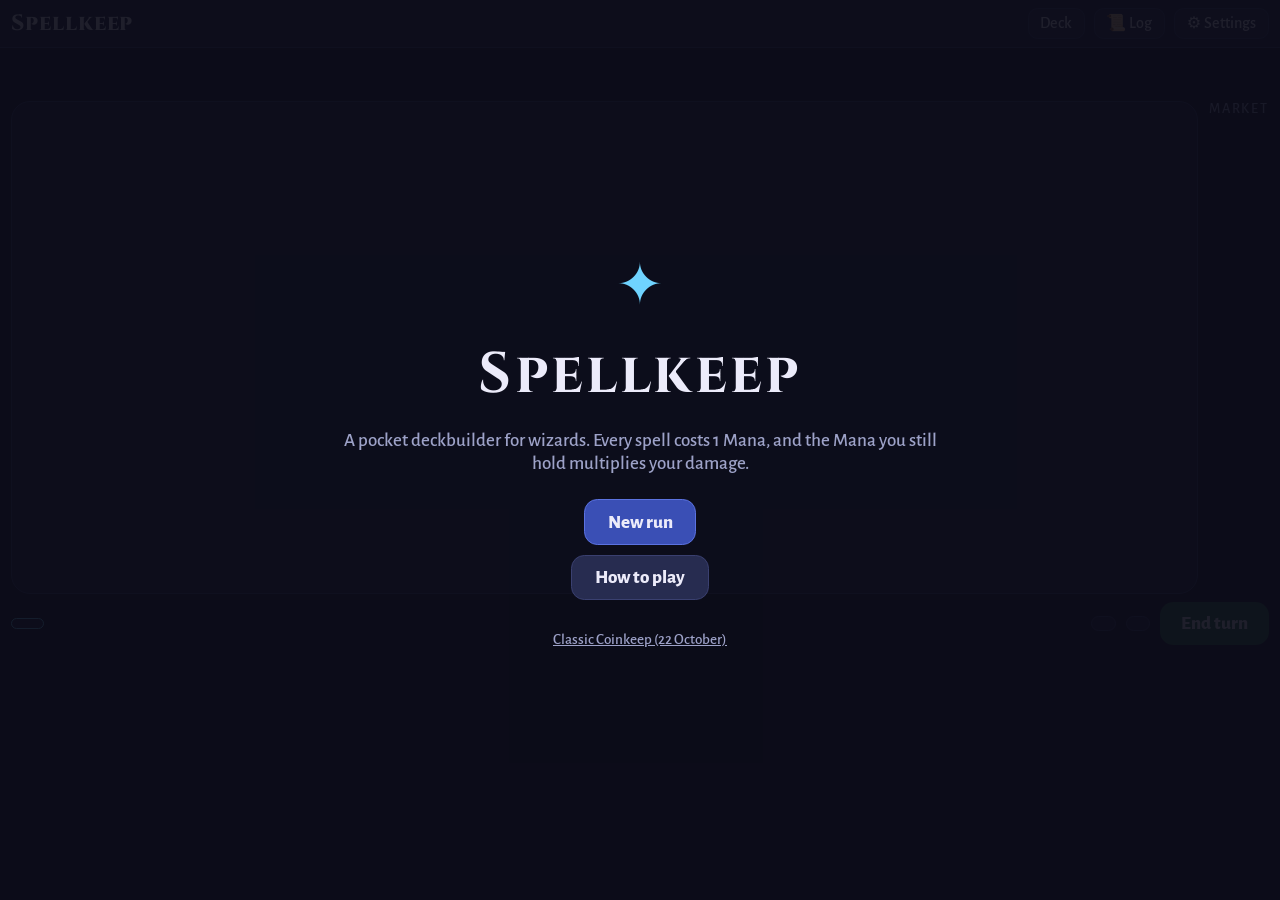
==== commit 975486ac: "Spellkeep: Coinkeep becomes a wizard deckbuilder. Every card costs 1 Mana, leftover Mana multiplies " ====
--- a/index.html
+++ b/index.html
@@ -1,39 +1,149 @@
-<!doctype html>
+<!DOCTYPE html>
 <html lang="en">
 <head>
 <meta charset="utf-8">
 <meta name="viewport" content="width=device-width,initial-scale=1,viewport-fit=cover">
-<meta name="theme-color" content="#14161c">
+<meta name="theme-color" content="#140F2A">
+<meta name="mobile-web-app-capable" content="yes">
 <meta name="apple-mobile-web-app-capable" content="yes">
-<title>Coinkeep: Forays</title>
-<meta name="description" content="Coinkeep: Forays. Tap your deck, set off chains of cards and bastions, march out from the Keep, go home richer, reach the trillions.">
+<meta name="apple-mobile-web-app-status-bar-style" content="black-translucent">
+<title>Spellkeep</title>
+<meta name="description" content="Spellkeep: a pocket deckbuilder for wizards. Every card costs 1 Mana, and the Mana you hold multiplies your damage.">
 <link rel="manifest" href="manifest.webmanifest">
 <link rel="icon" href="icon.svg" type="image/svg+xml">
 <link rel="apple-touch-icon" href="icon.svg">
+<link rel="preconnect" href="https://fonts.googleapis.com">
+<link rel="preconnect" href="https://fonts.gstatic.com" crossorigin>
+<link href="https://fonts.googleapis.com/css2?family=Cinzel:wght@600;700;800&family=Alegreya+Sans:wght@500;700;800&display=swap" rel="stylesheet">
 <link rel="stylesheet" href="css/style.css">
 <script src="js/data.js" defer></script>
 <script src="js/game.js" defer></script>
 <script src="js/save.js" defer></script>
-<script src="js/sfx.js" defer></script>
 <script src="js/ui.js" defer></script>
 <script src="js/versions.js" defer></script>
 </head>
 <body>
-<div id="title" class="screen">
-  <h1>Coinkeep</h1>
-  <p class="sub">Forays</p>
-  <p class="tag">Tap the deck. Feed the guns. Come home richer.</p>
-  <div id="tSummary" class="tsum"></div>
-  <button class="btn gold" id="tPlay">Play</button>
-  <button class="btn" id="tNew" hidden>New game</button>
-  <button class="btn" id="tClassic">Classic mode</button>
-  <button class="btn" id="tHow">How to play</button>
-  <div class="versions" id="tVersions" hidden></div>
+
+<div id="app">
+  <header id="topbar">
+    <span class="brand">Spellkeep</span>
+    <div class="chips">
+      <span class="chip" id="cCircle"></span>
+      <span class="chip" id="cHearts"></span>
+      <span class="chip arc" id="cArc"></span>
+      <span class="chip" id="cBoss"></span>
+    </div>
+    <span class="spacer"></span>
+    <button class="tbtn wide-only" id="btnDeck">Deck</button>
+    <button class="tbtn" id="btnLedger" aria-label="Log">📜<span class="long"> Log</span></button>
+    <button class="tbtn" id="btnMenu" aria-label="Settings and menu">⚙<span class="long"> Settings</span></button>
+  </header>
+
+  <main id="main">
+    <div id="relics"></div>
+    <div id="board">
+      <section id="foe"></section>
+      <section class="market-rail">
+        <div class="rail-label">Market <span id="mktNote"></span></div>
+        <div class="market" id="market"></div>
+      </section>
+    </div>
+
+    <div id="bar">
+      <div id="mana" title="Mana: every card costs 1. The Mana you hold multiplies damage."></div>
+      <div id="buffs"></div>
+      <span class="spacer"></span>
+      <button class="pile" id="pDeck" title="View your draw pile"></button>
+      <button class="pile" id="pDisc" title="View your discard pile"></button>
+      <button id="endturn" title="End turn (E)">End turn</button>
+    </div>
+
+    <div id="handwrap"><div id="hand"></div></div>
+  </main>
+
+  <aside id="side">
+    <div class="side-h"><span>SPELL LOG</span><span class="side-btns"><button class="tbtn" id="logSave" title="Download the whole log as a text file">⬇ Save</button><button id="sideClose" aria-label="Close log">✕</button></span></div>
+    <div id="log"></div>
+  </aside>
 </div>
-<div id="home" class="screen" hidden></div>
-<div id="fight" class="screen" hidden></div>
-<div id="sheet" class="sheet" hidden></div>
-<div id="march" class="sheet march" hidden></div>
-<div id="fx" aria-hidden="true"></div>
+
+<div id="toasts" aria-live="polite"></div>
+
+<div id="inspect" role="dialog" aria-modal="true">
+  <div id="inspectBody"></div>
+  <div id="inspectInfo"></div>
+  <div class="mbtns" id="inspectBtns"></div>
+</div>
+
+<div id="menu" role="dialog" aria-modal="true" aria-labelledby="menuTitle">
+  <div class="sheet">
+    <h3 id="menuTitle">Settings</h3>
+    <div class="srow">
+      <span class="slabel">UI size</span>
+      <button class="sbtn" id="sDown" aria-label="Smaller">−</button>
+      <input type="range" id="sRange" min="60" max="160" step="5" aria-label="UI size">
+      <button class="sbtn" id="sUp" aria-label="Larger">+</button>
+      <span id="sVal">100%</span>
+    </div>
+    <div class="srow hint"><span id="sEff"></span><button class="tbtn" id="sAuto">Reset</button></div>
+    <label class="srow check"><input type="checkbox" id="sTap"> Tap a card to read it before playing or buying</label>
+    <div class="srow btns">
+      <button class="tbtn" id="mDeck">Deck</button>
+      <button class="tbtn" id="mLedger">Log</button>
+      <button class="tbtn" id="mSave">Save log</button>
+      <button class="tbtn" id="mHow">How to play</button>
+      <button class="tbtn" id="mNew">New run</button>
+    </div>
+    <p class="hint keys">Keys: <b>E</b> end turn · <b>1–9</b> play a card · <b>+ / −</b> UI size · right-click any card to read it.</p>
+    <button class="mbtn go" id="mClose">Done</button>
+  </div>
+</div>
+
+<div id="veil" role="dialog" aria-modal="true" aria-labelledby="mTitle">
+  <h2 id="mTitle"></h2>
+  <div class="sub" id="mSub"></div>
+  <div id="pool"></div>
+  <div class="opts" id="mOpts"></div>
+  <div class="mbtns" id="mBtns"></div>
+</div>
+
+<div id="title">
+  <div class="tbox">
+    <div class="tsig">✦</div>
+    <h1>Spellkeep</h1>
+    <p class="tag">A pocket deckbuilder for wizards. Every spell costs 1 Mana, and the Mana you still hold multiplies your damage.</p>
+    <div class="tbtns">
+      <button class="mbtn go" id="tContinue" hidden>Continue</button>
+      <span class="tsave" id="tSave"></span>
+      <button class="mbtn go" id="tPlay">New run</button>
+      <button class="mbtn" id="tHow">How to play</button>
+    </div>
+    <div class="tbest" id="tBest"></div>
+    <div class="tversions" id="tVersions" hidden></div>
+    <a class="tclassic" href="classic/index.html">Classic Coinkeep (22 October)</a>
+  </div>
+</div>
+
+<div id="how" role="dialog" aria-modal="true">
+  <div class="sheet how">
+    <h3>How to play</h3>
+    <p><b>Foes come one at a time.</b> Bring each one's health to zero within <b>5 turns</b>. If one is still standing after its last turn you lose a heart ❤, and with no hearts left the run is over. Each circle is a Foe, an Elite and a Boss; beat the 8th Boss to win, then play on for as long as you last.</p>
+    <p><b>Mana ✦ is everything.</b> You start each turn with 3 ✦. Playing any card costs 1 ✦, paid after it resolves. Every hit is <b>multiplied by the ✦ you hold when it lands</b>, so the ✦ you don't spend is your power.</p>
+    <p><b>Order matters.</b> A card's lines resolve top to bottom. <i>+3 ✦ then Deal 6</i> hits with the new ✦; <i>Deal 12 then +3 ✦</i> hits first and pays later. Gain Mana before you strike, strike with your big spells while ✦ is high, and spend your last ✦ on Arcana. Each card in your hand shows what it would deal right now.</p>
+    <p><b>Arcana ◆</b> is your purse and it keeps between turns and fights. Buy from the market at any point in your turn: bought cards go to your discard pile. Every victory pays ◆, more for each turn to spare, so a fast kill is worth it.</p>
+    <p><b>Burn</b> is multiplied once, when applied, then hits at the end of every turn for the rest of the fight: cast it early. <b>Runes</b> stay out for the rest of the fight.</p>
+    <p>After each win, take a card from the spoils. Elites and Bosses offer a <b>relic</b>. After a Boss, visit the <b>Sanctum</b> to purge, empower or copy a card, or rest. Each circle's Boss is shown from its first fight, so you can prepare for its curse.</p>
+    <button class="mbtn go" id="howClose">Got it</button>
+  </div>
+</div>
+
+<div id="over" role="dialog" aria-modal="true">
+  <div class="sheet">
+    <h2 id="oTitle"></h2>
+    <p id="oText"></p>
+    <div class="mbtns"><button class="tbtn" id="oSave">⬇ Save log</button><button class="mbtn go" id="oAgain">New run</button></div>
+  </div>
+</div>
+
 </body>
 </html>
--- a/css/style.css
+++ b/css/style.css
@@ -1,127 +1,156 @@
-/* Coinkeep: Forays. Night stone, lamp gold, powder orange. */
-:root{--bg:#14161c;--pan:#1e222b;--pan2:#292e39;--line:#3a4150;--ink:#ece6d6;--dim:#9aa1ae;--gold:#e6b84a;--gold2:#a97e1c;--hot:#e8693a;--blue:#6db3e8;--red:#d9534f;--green:#73c07a;--psn:#a6d854}
-*{box-sizing:border-box;-webkit-tap-highlight-color:transparent}
-html,body{margin:0;height:100%;overflow-x:hidden;background:var(--bg);color:var(--ink);font:15px/1.35 Georgia,'Iowan Old Style',serif;font-variant-numeric:tabular-nums}
-button{font:inherit;color:inherit;cursor:pointer;touch-action:manipulation}
-small{font-size:.78em;color:var(--dim)}
-h2{margin:.1em 0 .4em;font-size:1.3rem}h3{margin:.8em 0 .3em;font-size:1rem}p{margin:.4em 0}
-.screen{max-width:640px;margin:0 auto;padding:10px 12px calc(16px + env(safe-area-inset-bottom));min-height:100%}
+/* Spellkeep — every size is in rem; ui.js sets the root font-size. */
+:root{
+  --bg:#15182A; --panel:#1F2340; --panel2:#272C50; --line:#3A4070; --ink:#ECEBFA; --mute:#9DA2C8;
+  --mana:#6FD3FF; --arc:#F2C14E; --dmg:#FF7A6B; --burn:#FF9A3D; --good:#74E0A0; --bad:#FF6B81;
+  --t-spell:#C2493D; --t-mana:#3D7BD1; --t-arcana:#C59A2A; --t-rune:#7D53C9; --t-curse:#4A4A4A;
+  --head:'Cinzel',Georgia,serif; --body:'Alegreya Sans',system-ui,sans-serif;
+}
+*{box-sizing:border-box}
+html,body{margin:0;height:100%}
+body{background:var(--bg);color:var(--ink);font-family:var(--body);font-weight:500;overflow:hidden;-webkit-tap-highlight-color:transparent;user-select:none}
+button{font:inherit;color:inherit;cursor:pointer}
+button:disabled{opacity:.45;cursor:default}
 [hidden]{display:none!important}
-.btn{background:var(--pan2);border:1px solid var(--line);border-radius:10px;padding:.65em .9em;min-height:44px;flex:1;display:inline-flex;flex-direction:column;align-items:center;justify-content:center;gap:1px}
-.btn small{display:block;color:inherit;opacity:.75;font-size:.72em}
-.btn.gold{background:linear-gradient(#efc65f,#c7962d);color:#241a05;border-color:#f3d98e;font-weight:bold}
-.btn.hot{background:linear-gradient(#ee7a4c,#b84a23);color:#fff;border-color:#f09a77;font-weight:bold}
-.btn:disabled{opacity:.4}
-.btn.big{width:100%;font-size:1.25rem;padding:.7em}
-.ghost{background:none;border:0;font-size:1.2rem;padding:.2em .5em;min-height:36px}
-/* title */
-#title{display:flex;flex-direction:column;align-items:center;justify-content:center;gap:.6rem;text-align:center;min-height:100vh}
-#title h1{font-size:3.2rem;margin:0;color:var(--gold);letter-spacing:.03em}
-#title .sub{margin:-.6rem 0 0;font-size:1.3rem;font-variant:small-caps;letter-spacing:.15em}
-#title .tag{color:var(--dim);margin:.2rem 0 .8rem}
-#title .btn{flex:none;width:min(18rem,80vw)}
-.tsum{color:var(--dim);font-size:.9rem;min-height:1.2em}
-#title .versions{display:flex;flex-wrap:wrap;justify-content:center;align-items:center;gap:.4rem;max-width:24rem;margin-top:.5rem}
-#title .vlbl{color:var(--dim);font-size:.8rem;width:100%}
-#title .tbtn{background:var(--pan);border:1px solid var(--line);border-radius:8px;padding:.3em .6em;font-size:.82rem;min-height:32px}
-#title .tbtn.on{border-color:var(--gold);color:var(--gold)}
-/* home */
-.hbar{display:flex;justify-content:space-between;align-items:center;gap:.5rem;position:sticky;top:0;background:var(--bg);padding:4px 0 6px;z-index:5;border-bottom:1px solid var(--pan2)}
-.coin b{font-size:1.35rem;color:var(--gold)}.pow b{font-size:1.1rem;color:var(--hot)}
-.report{background:var(--pan);border-left:4px solid var(--green);border-radius:6px;padding:.5em .7em;margin:.5em 0;font-size:.92rem}
-.report.defeat,.report.flee{border-left-color:var(--red)}
-.spark{margin:.3em 0}.spark svg{width:100%;height:36px;display:block}.spark polyline{fill:none;stroke:var(--gold);stroke-width:1.6;vector-effect:non-scaling-stroke}
-.go{margin:.5em 0}
-.btn.big small{font-weight:normal;font-size:.62em}
-.scout{display:flex;gap:4px;align-items:stretch;margin:.4em 0}.scout>small{align-self:center;writing-mode:vertical-rl;transform:rotate(180deg)}
-.sc{flex:1;background:var(--pan);border-radius:8px;padding:3px;text-align:center;display:flex;flex-direction:column;border-bottom:3px solid var(--line);min-width:0}
-.sc span{font-size:1.15rem}.sc b{font-size:.76rem}.sc.ok{border-color:var(--green)}.sc.mid{border-color:var(--gold)}.sc.bad{border-color:var(--red)}
-.tabs{display:flex;gap:4px;margin:.6em 0 .4em}.tabs button{flex:1;background:var(--pan);border:1px solid var(--line);border-radius:8px;padding:.5em;min-height:42px}.tabs .on{background:var(--pan2);border-color:var(--gold);color:var(--gold);font-weight:bold}
-.note{color:var(--dim);font-size:.85rem;margin:.35em 0}
-.row{display:flex;align-items:center;gap:.5em;background:var(--pan);border:1px solid var(--pan2);border-radius:10px;padding:.4em .5em;margin-bottom:5px;cursor:pointer}
-.row.res{opacity:.75}.row.empty{color:var(--dim);justify-content:center;border-style:dashed;min-height:48px;cursor:default}
-.row .art,.offer .art{font-size:1.5rem;width:1.8em;text-align:center;flex:none}
-.mid{flex:1;min-width:0}.dsc{font-size:.8rem;color:var(--dim)}
-.mile{height:3px;background:var(--pan2);border-radius:2px;margin-top:3px;overflow:hidden}.mile i{display:block;height:100%;background:var(--gold)}
-.buy{flex:none;width:64px;min-height:44px;border-radius:8px;background:linear-gradient(#efc65f,#c7962d);color:#241a05;border:0;font-weight:bold;display:flex;flex-direction:column;align-items:center;justify-content:center;line-height:1.1}
-.buy small{color:#3b2a06;font-weight:normal;font-size:.7em}.buy.off{background:var(--pan2);color:var(--dim)}.buy.off small{color:var(--dim)}
-/* sheets */
-.sheet{position:fixed;inset:0;background:rgba(6,7,10,.72);display:flex;align-items:flex-end;justify-content:center;z-index:20}
-.panel{background:var(--pan);border-top:2px solid var(--gold2);border-radius:16px 16px 0 0;padding:14px 14px calc(16px + env(safe-area-inset-bottom));width:100%;max-width:640px;max-height:90vh;overflow:auto}
-@media(min-height:700px) and (min-width:700px){.sheet{align-items:center}.panel{border-radius:14px;border:1px solid var(--gold2)}}
-.acts{display:flex;gap:6px;flex-wrap:wrap;margin:.5em 0}.btn.close{width:100%;margin-top:.3em}
-.socks{display:flex;gap:6px}.sock{flex:1;text-align:center;padding:.4em;border:1px dashed var(--gold2);border-radius:8px;font-size:.85rem}.sock.shut{opacity:.45;border-color:var(--line)}
-.perks{display:grid;grid-template-columns:1fr 1fr;gap:5px;margin-top:6px}.perk{background:var(--pan2);border:1px solid var(--line);border-radius:8px;padding:.4em;text-align:left;min-height:48px;display:flex;flex-direction:column}.perk.on{border-color:var(--gold);box-shadow:inset 0 0 0 1px var(--gold)}
-.offer{display:flex;align-items:center;gap:.5em;width:100%;background:var(--pan2);border:1px solid var(--gold2);border-radius:10px;padding:.5em;margin-bottom:6px;text-align:left;min-height:56px}.offer.off{opacity:.5}
-.brief{background:var(--pan2);border-radius:8px;padding:.5em .7em;margin:.5em 0}.big-art{font-size:1.5rem;margin-right:.3em}
-/* march */
-.march{align-items:center;background:rgba(6,7,10,.9);cursor:pointer}
-.mbox{text-align:center;width:min(90vw,26rem)}.menemy{min-height:92px;display:flex;flex-direction:column;align-items:center}.menemy small{display:block}
-.kill{font-size:3rem;animation:die .25s ease-out}.mbig{font-size:2.2rem;font-weight:bold;color:var(--hot);animation:pop .18s ease-out;min-height:1.3em}.mbig.large{font-size:2.8rem;color:var(--gold)}.mbig.huge{font-size:3.4rem;color:#fff;text-shadow:0 0 18px var(--hot)}
-.mcoin b{color:var(--gold);font-size:1.4rem}.mnote{min-height:2.6em;margin:.4em 0;color:var(--gold)}
-@keyframes die{from{transform:scale(1.5);filter:brightness(2)}to{transform:scale(1);filter:none}}
-@keyframes pop{from{transform:scale(.6)}to{transform:scale(1)}}
-/* fight */
-#fight{display:flex;flex-direction:column;gap:5px;height:100vh;height:100dvh;min-height:0;overflow:hidden;user-select:none;-webkit-user-select:none}
-.tbar{display:flex;justify-content:space-between;align-items:center;font-size:.88rem;color:var(--dim);gap:.5em}.tcoin b{color:var(--gold);font-size:1.05rem}
-.tbtns{display:flex;align-items:center;gap:2px}.tbtns .ghost{font-size:1rem;min-height:30px;padding:0 .3em}
-.homebtn{background:var(--pan2);border:1px solid var(--line);border-radius:8px;padding:.15em .6em;min-height:32px;font-size:.84rem;white-space:nowrap}
-.homebtn.safe{background:linear-gradient(#73c07a,#3f8a48);border-color:#a8e0ad;color:#08210b;font-weight:bold}
-.bar{position:relative;height:7px;background:#0d0f13;border-radius:4px;overflow:hidden;margin-top:3px}.bar i{display:block;height:100%;background:var(--green);transition:width .12s linear}
-.bar.you,.bar.foe{height:20px;flex:none}.bar span{position:absolute;inset:0;text-align:center;font-size:.76rem;line-height:20px;text-shadow:0 1px 2px #000;white-space:nowrap;overflow:hidden}.bar.you i{background:#b64444}.bar.foe i{background:#7e3a8c}
-.enemy{display:flex;gap:.6em;align-items:flex-start;background:var(--pan);border-radius:10px;padding:.45em .5em;flex:none;min-height:96px}.enemy.boss{border:1px solid var(--gold)}.ea{font-size:2.6rem;line-height:1.1;width:1.3em;text-align:center}.eb{flex:1;min-width:0}
-.enemy.next{opacity:.86;background:#23262f}.enemy.enter{animation:enter .22s ease-out}@keyframes enter{from{transform:translateX(44px);opacity:.2}to{transform:none;opacity:1}}
-.enemy.lunge{animation:lunge .2s ease-out}@keyframes lunge{40%{transform:translateY(9px) scale(1.02)}}
-.ename{display:flex;justify-content:space-between;align-items:baseline;gap:.4em}.ename b{white-space:nowrap;overflow:hidden;text-overflow:ellipsis}.ename small{color:var(--hot);font-weight:bold;white-space:nowrap}
-.swing{height:6px;background:#0d0f13;border-radius:3px;margin-top:3px;overflow:hidden}.swing i{display:block;height:100%;width:100%;background:#c89a3a}.swing i.soon{background:var(--red)}
-.ints{display:flex;flex-wrap:wrap;gap:3px;margin-top:4px;min-height:1.2em}.int{font-size:.75rem;background:var(--pan2);border-radius:6px;padding:1px 6px}.int.hit{background:#55252a}.int.odds{background:#2c4a30}
-.shake{animation:shake .16s}@keyframes shake{25%{transform:translateX(-4px)}75%{transform:translateX(4px)}}
-.pop{animation:die .3s ease-out}
-.jolt{animation:jolt .22s}@keyframes jolt{20%{transform:translate(-5px,3px)}45%{transform:translate(5px,-3px)}70%{transform:translate(-3px,2px)}}
-.combo{position:relative;height:22px;flex:none;background:#0d0f13;border-radius:6px;overflow:hidden;border:1px solid var(--pan2)}.combo i{display:block;height:100%;background:linear-gradient(90deg,#8a3a1c,#e8693a 60%,#ffc34d);transition:width .1s linear}.combo span{position:absolute;inset:0;text-align:center;font-size:.78rem;line-height:21px;font-weight:bold;text-shadow:0 1px 2px #000}
-.combo.full{border-color:#ffd77a;box-shadow:0 0 12px #ff9a3c}.combo.full i{background:linear-gradient(90deg,#e8693a,#ffd77a,#fff3c4);animation:glow .5s infinite alternate}@keyframes glow{to{filter:brightness(1.3)}}
-.board{display:flex;gap:4px;padding:1px 0;flex:none;min-height:90px}
-.wheel{flex:none;width:34px;background:#20262e;border:1px solid var(--line);border-radius:8px;text-align:center;padding:2px 0;display:flex;flex-direction:column;align-items:center;justify-content:center}.wheel small{font-size:.62rem}.wa{font-size:1rem;animation:spin 6s linear infinite}@keyframes spin{to{transform:rotate(360deg)}}.mag{font-size:.72rem;white-space:nowrap;color:var(--hot)}
-.piece{flex:1 1 0;min-width:0;max-width:130px;background:var(--pan);border:1px solid var(--line);border-radius:8px;padding:3px;text-align:center;position:relative}
-.piece.hole{color:var(--line);border-style:dashed;display:flex;align-items:center;justify-content:center;font-size:.72rem}
-.piece.cur{border-color:var(--hot);box-shadow:0 0 0 1px var(--hot) inset}.piece.sealed{background:#2a2438;outline:1px dashed #a48bd6}.piece.tgt{outline:2px solid var(--red);outline-offset:-1px}
-.piece.flash{animation:flash .28s}@keyframes flash{0%{background:var(--gold);transform:scale(1.14)}100%{background:var(--pan);transform:none}}
-.piece.landed{animation:landed .3s cubic-bezier(.2,1.6,.4,1)}@keyframes landed{from{transform:translateY(46px) scale(.6);opacity:.3}to{transform:none;opacity:1}}
-.piece.hit{animation:phit .18s}@keyframes phit{30%{background:#6b2525;transform:translateY(3px)}}
-.pa{font-size:1.25rem;line-height:1.15}.pn{font-size:.62rem;white-space:nowrap;overflow:hidden;text-overflow:ellipsis}.py{font-size:.68rem;color:var(--gold);min-height:1.1em;white-space:nowrap;overflow:hidden}
-.pips{display:flex;justify-content:center;gap:2px;flex-wrap:wrap;margin:1px 0;min-height:8px}.pips i{width:7px;height:7px;border-radius:50%;background:#0d0f13;border:1px solid var(--line)}.pips i.on{background:var(--hot);border-color:var(--hot)}
-.status{display:flex;gap:.7em;align-items:center;flex:none;min-height:1.4em;font-size:.86rem}.blk b{color:var(--blue)}.chg{color:var(--hot);font-weight:bold}.pg{margin-left:auto;color:var(--dim);font-size:.78rem}
-.ribbon{display:flex;gap:4px;flex:none;height:46px;overflow:hidden;align-items:center}
-.chip{flex:none;width:46px;height:44px;background:linear-gradient(#efe4c8,#d8c79d);color:#2a2214;border:1px solid #6b5a33;border-radius:6px;display:flex;flex-direction:column;align-items:center;justify-content:center;animation:chip .14s ease-out;overflow:hidden}.chip b{font-size:1.05rem;line-height:1.1;font-weight:normal}.chip small{color:#7a2d10;font-weight:bold;font-size:.62rem;line-height:1.1;white-space:nowrap}
-.chip.dud{background:linear-gradient(#9b9486,#6f6a60)}.chip.crit{box-shadow:0 0 8px 2px #ffd34d;border-color:#ffd34d}.chip.cross{outline:2px solid #6db3e8}
-@keyframes chip{from{transform:translateY(26px) scale(1.25);opacity:.4}to{transform:none;opacity:1}}
-/* the deck: the biggest thing on screen, under your thumb */
-.deck{position:relative;flex:1 1 auto;min-height:110px;margin:2px 0 0;background:none;border:0;padding:6px 8px 22px;touch-action:none;display:block;width:100%;outline:none}
-.back{position:absolute;left:8%;right:8%;top:8px;bottom:24px;border-radius:14px;background:repeating-linear-gradient(45deg,#2b3350 0 10px,#232a44 10px 20px);border:2px solid var(--gold2);box-shadow:0 3px 10px #0008;display:block}
-.back.b3{transform:translate(7px,6px) rotate(1.6deg);opacity:.55}.back.b2{transform:translate(-5px,3px) rotate(-1.2deg);opacity:.75}
-.back.b1{display:flex;flex-direction:column;align-items:center;justify-content:center;gap:2px;transition:transform .05s}
-.dl{font-size:2.3rem;font-weight:bold;letter-spacing:.14em;color:var(--gold);text-shadow:0 2px 0 #000}.back.b1 small{color:var(--ink);font-size:.82rem}
-.dcount{position:absolute;bottom:2px;left:0;right:0;text-align:center}
-.deck.kick .b1{animation:kick .1s ease-out}@keyframes kick{40%{transform:scale(.95) translateY(5px)}}
-.deck.shuf .dl{font-size:1.5rem;color:var(--dim)}.deck.shuf .b1{animation:riffle .18s infinite alternate}@keyframes riffle{to{transform:rotate(1.2deg) scale(.985)}}
-.deck.press .b1{animation:breathe .9s infinite alternate}@keyframes breathe{to{transform:scale(1.03);box-shadow:0 0 22px #e6b84a88}}
-body.heat1 .deck .back.b1{border-color:#e8693a;box-shadow:0 0 16px #e8693a66}body.heat2 .deck .back.b1{border-color:#ff9a3c;box-shadow:0 0 26px #ff9a3caa}body.heat3 .deck .back.b1{border-color:#ffd77a;box-shadow:0 0 38px #ffc34dee}body.heat3 .dl{color:#fff3c4}
-body.heat2 #fight{background:radial-gradient(circle at 50% 100%,#3a1c0f,transparent 62%)}body.heat3 #fight{background:radial-gradient(circle at 50% 100%,#5c2a10,transparent 72%)}
-.fly{position:absolute;width:44px;height:60px;border-radius:6px;background:linear-gradient(#efe4c8,#d8c79d);border:1px solid #6b5a33;animation:fly .28s ease-in forwards}@keyframes fly{to{transform:translateY(-72px) rotate(10deg) scale(.7);opacity:0}}
-#fx{position:fixed;inset:0;pointer-events:none;z-index:40;overflow:hidden}
-.float{position:absolute;font-weight:bold;font-size:1.05rem;animation:up .9s ease-out forwards;text-shadow:0 1px 3px #000;white-space:nowrap}
-.float.dmg{color:#ffb35c}.float.gun{color:#ffe08a}.float.n0{font-size:.92rem}.float.n1{font-size:1.2rem}.float.n2{font-size:1.65rem}.float.n3{font-size:2.3rem;color:#fff}.float.n4{font-size:3rem;color:#fff;text-shadow:0 0 16px var(--hot)}.float.crit{color:#ffe14d;text-shadow:0 0 12px #ff9a3c;font-size:1.9rem}
-.float.psn{color:var(--psn)}.float.blkf{color:var(--blue)}.float.hurt{color:#ff7a7a}.float.big{font-size:1.5rem}.float.cn{color:var(--gold)}
-@keyframes up{0%{transform:scale(.7)}15%{transform:scale(1.15)}100%{transform:translateY(-58px);opacity:0}}
-.call{position:absolute;left:0;right:0;text-align:center;font-weight:bold;font-size:1.45rem;letter-spacing:.04em;animation:call .85s ease-out forwards;text-shadow:0 2px 0 #000,0 0 14px #000;white-space:nowrap}
-.call.run{color:#ffe14d}.call.cross{color:#8fd0ff}.call.chain{color:#ff9a3c}.call.land{color:var(--ink);font-size:1.15rem}.call.heat{color:#ffb35c;font-size:2.1rem}
-@keyframes call{0%{transform:scale(.5);opacity:0}18%{transform:scale(1.12);opacity:1}70%{opacity:1}100%{transform:translateY(-26px);opacity:0}}
-.coinp{position:absolute;font-size:1.2rem;animation:coinp .85s ease-in both}@keyframes coinp{0%{transform:scale(.4)}35%{transform:translate(var(--dx),var(--dy)) scale(1.15)}100%{transform:translate(var(--tx),var(--ty)) scale(.5);opacity:.7}}
-.banner{position:absolute;top:12%;left:50%;transform:translateX(-50%);background:var(--gold);color:#241a05;font-weight:bold;padding:.45em .9em;border-radius:20px;animation:bn 1.7s forwards;white-space:nowrap;max-width:92vw;overflow:hidden;text-overflow:ellipsis;font-size:.9rem}
-@keyframes bn{0%{opacity:0;top:9%}10%{opacity:1;top:12%}80%{opacity:1}100%{opacity:0}}
-@media(prefers-reduced-motion:reduce){*{animation-duration:.01s!important}}
-@media(max-height:640px){.enemy{min-height:80px}.ea{font-size:2rem}.board{min-height:78px}.dl{font-size:1.7rem}}
-.modes{display:flex;gap:4px;align-items:center;margin:.3em 0}.modes small{margin-right:auto}.modes button{background:var(--pan);border:1px solid var(--line);border-radius:7px;padding:.2em .6em;min-height:34px;font-size:.82rem}.modes .on{border-color:var(--gold);color:var(--gold)}.goals{margin:.1em 0 .3em}
-.readout{background:var(--pan);border-radius:8px;padding:.35em .55em;margin:.35em 0}.rbar{height:6px;background:var(--hot);border-radius:3px;overflow:hidden;margin-bottom:3px}.rbar i{display:block;height:100%;background:var(--gold)}
-.reveal{position:absolute;inset:0;display:none;flex-direction:column;align-items:center;justify-content:center;gap:1px;border-radius:12px;background:linear-gradient(#efe4c8,#d8c79d);color:#2a2214;animation:reveal .32s ease-out forwards;pointer-events:none}.reveal.on{display:flex}.reveal b{font-size:4.2rem;line-height:1.15;font-weight:normal}.reveal span{font-size:1rem;font-weight:bold}.reveal em{font-style:normal;font-weight:bold;color:#7a2d10;font-size:1.35rem;min-height:1.3em}.reveal.dud{background:linear-gradient(#9b9486,#6f6a60)}.reveal.crit{background:linear-gradient(#ffe88a,#f2bd3c)}
-@keyframes reveal{0%{transform:scale(.92);opacity:1}10%{transform:scale(1.02)}70%{opacity:1}100%{transform:scale(1);opacity:0}}
+
+#app{display:flex;flex-direction:column;height:100dvh;padding:env(safe-area-inset-top) env(safe-area-inset-right) env(safe-area-inset-bottom) env(safe-area-inset-left)}
+#topbar{display:flex;align-items:center;gap:.5rem;padding:.4rem .6rem;background:var(--panel);border-bottom:1px solid var(--line);flex-wrap:wrap}
+.brand{font-family:var(--head);font-weight:800;font-size:1.15rem;letter-spacing:.04em}
+.chips{display:flex;gap:.35rem;flex-wrap:wrap}
+.chip{background:var(--panel2);border-radius:1rem;padding:.15rem .6rem;font-size:.85rem;white-space:nowrap}
+.chip:empty{display:none}
+.chip.arc{color:var(--arc);font-weight:800}
+#cBoss{cursor:pointer}
+.spacer{flex:1}
+.tbtn{background:var(--panel2);border:1px solid var(--line);border-radius:.5rem;padding:.25rem .6rem;font-size:.85rem}
+.tbtn.on{border-color:var(--mana)}
+.L-narrow .wide-only,.L-narrow .long{display:none}
+
+#main{flex:1;display:flex;flex-direction:column;min-height:0;padding:.4rem .6rem;gap:.4rem}
+#relics{display:flex;gap:.3rem;min-height:2rem}
+.relic{width:2rem;height:2rem;border-radius:50%;border:1px solid var(--line);background:var(--panel);font-size:1.1rem;display:grid;place-items:center;padding:0}
+.relic.empty{opacity:.3}
+.relic.r-uncommon{border-color:#5aa0ff}.relic.r-rare{border-color:var(--arc)}
+
+#board{flex:1;display:flex;gap:.6rem;min-height:0}
+.L-narrow #board{flex-direction:column}
+#foe{flex:1;display:flex;align-items:center;gap:1rem;background:var(--panel);border:1px solid var(--line);border-radius:1rem;padding:.8rem 1rem;min-height:0}
+#foe.k-boss{border-color:var(--bad)} #foe.k-elite{border-color:var(--arc)}
+.fart{font-size:4.2rem;line-height:1;filter:drop-shadow(0 .3rem .4rem #0008)}
+.L-narrow .fart{font-size:3rem}
+.fbody{flex:1;display:flex;flex-direction:column;gap:.35rem;min-width:0}
+.fname{font-family:var(--head);font-weight:700;font-size:1.2rem}
+.fkind{font-size:.7rem;text-transform:uppercase;letter-spacing:.1em;color:var(--mute)}
+.hpbar{position:relative;height:1.5rem;background:#0006;border-radius:.75rem;overflow:hidden;border:1px solid var(--line)}
+.hpfill{height:100%;background:linear-gradient(90deg,#c83a4f,#ff6b81);transition:width .35s}
+.hpbar span{position:absolute;inset:0;display:grid;place-items:center;font-weight:800;font-size:.9rem;text-shadow:0 1px 2px #000}
+.frow{display:flex;align-items:center;gap:.6rem;flex-wrap:wrap}
+.turns{display:flex;gap:.25rem}
+.turns i{width:.8rem;height:.8rem;border-radius:50%;border:1px solid var(--mute)}
+.turns i.past{background:var(--mute)} .turns i.now{background:var(--mana);border-color:var(--mana)}
+.tlabel{font-size:.85rem;color:var(--mute)}
+.burn{color:var(--burn);font-weight:800}
+.frule{font-size:.85rem;color:#ffc2cc;background:#ff6b8118;border-radius:.4rem;padding:.25rem .5rem}
+#foe.dead .fart{filter:grayscale(1) opacity(.5)}
+
+.market-rail{display:flex;flex-direction:column;gap:.3rem;min-height:0}
+.L-wide .market-rail{flex:0 0 auto;max-width:28rem}
+.rail-label{font-size:.75rem;letter-spacing:.12em;text-transform:uppercase;color:var(--mute)}
+.market{display:grid;grid-template-columns:repeat(3,auto);gap:.4rem;overflow:auto}
+.L-narrow .market{display:flex;overflow-x:auto;padding-bottom:.2rem}
+.market .card{width:8.2rem;min-height:9.5rem}
+
+#bar{display:flex;align-items:center;gap:.5rem;flex-wrap:wrap}
+#mana{display:flex;align-items:baseline;gap:.45rem;background:var(--panel);border:1px solid var(--mana);border-radius:.8rem;padding:.25rem .8rem}
+.mv{font-size:1.5rem;font-weight:800;color:var(--mana)}
+.mx{font-size:.9rem;color:var(--mute)}
+#buffs{display:flex;gap:.3rem;flex-wrap:wrap}
+.buff{background:var(--panel2);border-radius:.5rem;padding:.15rem .45rem;font-size:.85rem}
+.pile{background:var(--panel);border:1px solid var(--line);border-radius:.6rem;padding:.35rem .6rem;font-size:.85rem}
+#endturn{background:#2f6d4b;border:none;border-radius:.7rem;padding:.55rem 1.1rem;font-weight:800;font-size:1rem}
+#endturn.last{background:#8a3b2a} #endturn.win{background:#b8892a;color:#1b1300}
+
+#handwrap{overflow-x:auto;overflow-y:hidden;padding:.2rem 0 .4rem}
+#hand{display:flex;gap:.45rem;min-height:12rem;justify-content:center}
+#hand.crowd{justify-content:flex-start}
+
+.card{position:relative;flex:0 0 auto;width:9rem;min-height:12rem;background:var(--panel2);border:2px solid var(--line);border-radius:.8rem;padding:.45rem .5rem;display:flex;flex-direction:column;gap:.2rem;cursor:pointer;transition:transform .12s}
+.card.t-spell{border-color:var(--t-spell)} .card.t-mana{border-color:var(--t-mana)} .card.t-arcana{border-color:var(--t-arcana)}
+.card.t-rune{border-color:var(--t-rune)} .card.t-curse{border-color:var(--t-curse);background:#222}
+.card.playable:hover,.card.afford:hover{transform:translateY(-.3rem)}
+.card.dim{opacity:.55}
+.card.frozen{filter:hue-rotate(160deg) saturate(.5)}
+.card.selected{outline:3px solid var(--mana);transform:translateY(-.3rem)}
+.ch{display:flex;align-items:center;gap:.35rem}
+.cart{font-size:1.4rem}
+.cn{font-family:var(--head);font-weight:700;font-size:.9rem;line-height:1.1}
+.cn i{font-style:normal;color:var(--good)}
+.ctype{font-size:.65rem;text-transform:uppercase;letter-spacing:.1em;color:var(--mute)}
+.ops{margin:0;padding-left:1.1rem;font-size:.85rem;line-height:1.25;flex:1}
+.ops li{margin:.1rem 0}
+.op-dmg,.op-chain,.op-nova{color:var(--dmg)} .op-mana,.op-double{color:var(--mana)} .op-arc,.op-alch{color:var(--arc)} .op-burn{color:var(--burn)}
+.pv{display:flex;flex-wrap:wrap;gap:.2rem;font-size:.75rem}
+.pv b{background:#0005;border-radius:.3rem;padding:.05rem .3rem}
+.bd{color:var(--dmg)} .bb{color:var(--burn)} .ba{color:var(--arc)} .bm{color:var(--mana)}
+.cf{display:flex;justify-content:space-between;align-items:center;font-size:.8rem}
+.cost{color:var(--mana);font-weight:800} .price{color:var(--arc);font-weight:800}
+.badge{background:var(--good);color:#002;border-radius:.3rem;padding:0 .3rem;font-size:.7rem}
+
+#side{position:fixed;top:0;right:0;bottom:0;width:min(24rem,90vw);background:var(--panel);border-left:1px solid var(--line);transform:translateX(100%);transition:transform .2s;z-index:30;display:flex;flex-direction:column}
+#side.open{transform:none}
+.side-h{display:flex;justify-content:space-between;align-items:center;padding:.5rem .7rem;border-bottom:1px solid var(--line);font-size:.8rem;letter-spacing:.12em}
+#sideClose{background:none;border:none;font-size:1rem}
+#log{flex:1;overflow-y:auto;padding:.5rem .7rem;font-size:.85rem;user-select:text}
+#log div{margin:.15rem 0}
+#log .wave{font-family:var(--head);color:var(--arc);margin-top:.7rem;font-weight:700}
+#log .good{color:var(--good)} #log .bad{color:var(--bad)} #log .hl{color:var(--mana)} #log .dmg{color:#ffb3a8}
+
+#toasts{position:fixed;top:3.5rem;left:50%;transform:translateX(-50%);display:flex;flex-direction:column;gap:.3rem;z-index:50;pointer-events:none;width:min(30rem,92vw)}
+.toast{background:var(--panel2);border:1px solid var(--line);border-radius:.6rem;padding:.4rem .7rem;font-size:.85rem;animation:tin .2s}
+.toast.good{border-color:var(--good)} .toast.bad{border-color:var(--bad)}
+@keyframes tin{from{opacity:0;transform:translateY(-.4rem)}}
+
+#veil,#inspect,#menu,#title,#how,#over{position:fixed;inset:0;display:none;z-index:40;background:#0b0c18e8;overflow:auto;padding:1rem}
+#veil.on,#inspect.on,#menu.on,#title.on,#how.on,#over.on{display:flex;flex-direction:column;align-items:center;justify-content:center;gap:.7rem}
+#veil h2{font-family:var(--head);margin:0;text-align:center}
+#veil .sub{color:var(--mute);text-align:center;max-width:36rem}
+#pool{display:flex;flex-wrap:wrap;gap:.5rem;justify-content:center;max-width:60rem}
+.opts{display:flex;flex-direction:column;gap:.4rem;width:min(30rem,100%)}
+.opt{background:var(--panel2);border:1px solid var(--line);border-radius:.7rem;padding:.6rem .8rem;text-align:left}
+.relicopt{display:flex;gap:.7rem;align-items:center}
+.relicopt .ra{font-size:2rem} .relicopt i{color:var(--mute);font-size:.75rem}
+.relicopt.r-uncommon{border-color:#5aa0ff}.relicopt.r-rare{border-color:var(--arc)}
+.mbtns{display:flex;gap:.5rem;justify-content:center;flex-wrap:wrap}
+.mbtn{background:var(--panel2);border:1px solid var(--line);border-radius:.7rem;padding:.55rem 1.2rem;font-weight:800}
+.mbtn.go{background:#3a4fb5;border-color:#5b72e0}
+#inspectBody .card{width:13rem;min-height:15rem;font-size:1.2rem;cursor:default}
+#inspectInfo{max-width:26rem;color:var(--mute);font-size:.9rem;text-align:center}
+.sheet{background:var(--panel);border:1px solid var(--line);border-radius:1rem;padding:1rem 1.2rem;width:min(34rem,100%);max-height:100%;overflow:auto}
+.sheet h3,.sheet h2{font-family:var(--head);margin-top:0}
+.srow{display:flex;align-items:center;gap:.5rem;margin:.5rem 0;flex-wrap:wrap}
+.srow.btns{gap:.35rem}
+.sbtn{width:2rem;height:2rem;border-radius:50%;border:1px solid var(--line);background:var(--panel2)}
+.hint{color:var(--mute);font-size:.85rem}
+.how p{line-height:1.45}
+
+#title .tbox{text-align:center;max-width:32rem;display:flex;flex-direction:column;gap:.8rem;align-items:center}
+.tsig{font-size:3rem;color:var(--mana)}
+#title h1{font-family:var(--head);font-size:3rem;margin:0;letter-spacing:.06em}
+.tag{color:var(--mute);margin:0}
+.tbtns{display:flex;flex-direction:column;gap:.5rem;align-items:center}
+.tsave,.tbest{color:var(--mute);font-size:.85rem}
+.tversions{display:flex;gap:.3rem;flex-wrap:wrap;justify-content:center}
+.vlbl{color:var(--mute);font-size:.8rem;align-self:center}
+.tclassic{color:var(--mute);font-size:.8rem}
+
+.dmgpop{position:fixed;z-index:60;pointer-events:none;font-weight:800;font-size:1.6rem;color:var(--dmg);text-shadow:0 2px 3px #000;transform:translate(-50%,0);animation:pop 1.1s ease-out forwards}
+.dmgpop.big{font-size:2.4rem;color:#ffd36b}
+@keyframes pop{to{opacity:0;transform:translate(-50%,-3.5rem)}}
+.struck{animation:struck .35s}
+@keyframes struck{30%{transform:translateX(-.4rem) rotate(-6deg)}60%{transform:translateX(.3rem) rotate(4deg)}}
+.slain{animation:slain .9s}
+@keyframes slain{40%{box-shadow:0 0 2.5rem #ffd36b}}
+.quake{animation:quake .5s}
+@keyframes quake{25%{transform:translateX(-.5rem)}75%{transform:translateX(.5rem)}}
+.arrive .fart{animation:arrive .6s}
+@keyframes arrive{from{transform:scale(.4);opacity:0}}
+@media (prefers-reduced-motion:reduce){*{animation:none!important;transition:none!important}}
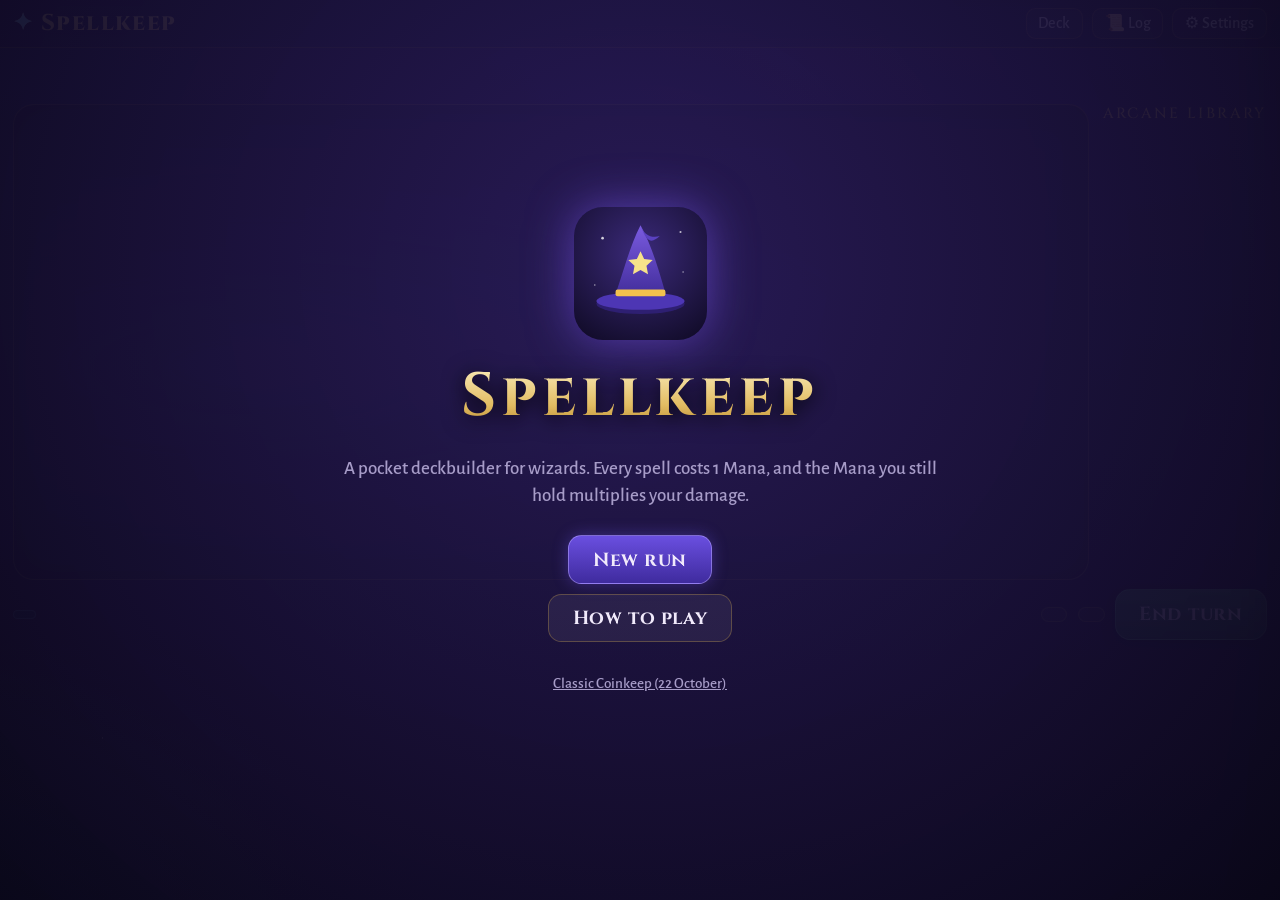
==== commit ad7ceae7: "Spellkeep: wizard retheme. Night sky, parchment cards banded by school, wax-seal Mana costs, summoni" ====
--- a/index.html
+++ b/index.html
@@ -44,7 +44,7 @@
     <div id="board">
       <section id="foe"></section>
       <section class="market-rail">
-        <div class="rail-label">Market <span id="mktNote"></span></div>
+        <div class="rail-label">Arcane Library <span id="mktNote"></span></div>
         <div class="market" id="market"></div>
       </section>
     </div>
@@ -109,7 +109,7 @@
 
 <div id="title">
   <div class="tbox">
-    <div class="tsig">✦</div>
+    <div class="tsig" aria-hidden="true"></div>
     <h1>Spellkeep</h1>
     <p class="tag">A pocket deckbuilder for wizards. Every spell costs 1 Mana, and the Mana you still hold multiplies your damage.</p>
     <div class="tbtns">
@@ -130,7 +130,7 @@
     <p><b>Foes come one at a time.</b> Bring each one's health to zero within <b>5 turns</b>. If one is still standing after its last turn you lose a heart ❤, and with no hearts left the run is over. Each circle is a Foe, an Elite and a Boss; beat the 8th Boss to win, then play on for as long as you last.</p>
     <p><b>Mana ✦ is everything.</b> You start each turn with 3 ✦. Playing any card costs 1 ✦, paid after it resolves. Every hit is <b>multiplied by the ✦ you hold when it lands</b>, so the ✦ you don't spend is your power.</p>
     <p><b>Order matters.</b> A card's lines resolve top to bottom. <i>+3 ✦ then Deal 6</i> hits with the new ✦; <i>Deal 12 then +3 ✦</i> hits first and pays later. Gain Mana before you strike, strike with your big spells while ✦ is high, and spend your last ✦ on Arcana. Each card in your hand shows what it would deal right now.</p>
-    <p><b>Arcana ◆</b> is your purse and it keeps between turns and fights. Buy from the market at any point in your turn: bought cards go to your discard pile. Every victory pays ◆, more for each turn to spare, so a fast kill is worth it.</p>
+    <p><b>Arcana ◆</b> is your purse and it keeps between turns and fights. Learn new spells from the Arcane Library at any point in your turn: bought cards go to your discard pile. Every victory pays ◆, more for each turn to spare, so a fast kill is worth it.</p>
     <p><b>Burn</b> is multiplied once, when applied, then hits at the end of every turn for the rest of the fight: cast it early. <b>Runes</b> stay out for the rest of the fight.</p>
     <p>After each win, take a card from the spoils. Elites and Bosses offer a <b>relic</b>. After a Boss, visit the <b>Sanctum</b> to purge, empower or copy a card, or rest. Each circle's Boss is shown from its first fight, so you can prepare for its curse.</p>
     <button class="mbtn go" id="howClose">Got it</button>
--- a/css/style.css
+++ b/css/style.css
@@ -1,156 +1,214 @@
-/* Spellkeep — every size is in rem; ui.js sets the root font-size. */
+/* Spellkeep — a wizard's tower at night. Every size is in rem; ui.js sets the root font-size. */
 :root{
-  --bg:#15182A; --panel:#1F2340; --panel2:#272C50; --line:#3A4070; --ink:#ECEBFA; --mute:#9DA2C8;
-  --mana:#6FD3FF; --arc:#F2C14E; --dmg:#FF7A6B; --burn:#FF9A3D; --good:#74E0A0; --bad:#FF6B81;
-  --t-spell:#C2493D; --t-mana:#3D7BD1; --t-arcana:#C59A2A; --t-rune:#7D53C9; --t-curse:#4A4A4A;
+  --sky0:#0E0A22; --sky1:#1B1240; --panel:#1A1435E6; --panel2:#251C4A; --line:#C9A24A55; --gold:#E2BC62; --gold2:#F7E28A;
+  --ink:#F1EAFB; --mute:#A79CC8;
+  --mana:#7FD8FF; --arc:#F2C14E; --dmg:#FF7A6B; --burn:#FF9A3D; --good:#8BE8B0; --bad:#FF7A93;
+  --paper:#F4E7C6; --paper2:#E3CE9C; --pink:#2B1E0E; --pmute:#6B5634;
+  --t-spell:#B7372B; --t-mana:#2D63B8; --t-arcana:#B98A19; --t-rune:#6D3FC0; --t-curse:#3A3440;
+  --i-dmg:#A3281C; --i-mana:#1F57A8; --i-arc:#8A6408; --i-burn:#B8540C;
   --head:'Cinzel',Georgia,serif; --body:'Alegreya Sans',system-ui,sans-serif;
 }
 *{box-sizing:border-box}
 html,body{margin:0;height:100%}
-body{background:var(--bg);color:var(--ink);font-family:var(--body);font-weight:500;overflow:hidden;-webkit-tap-highlight-color:transparent;user-select:none}
+body{color:var(--ink);font-family:var(--body);font-weight:500;overflow:hidden;-webkit-tap-highlight-color:transparent;user-select:none;
+  background:
+    radial-gradient(1px 1px at 12% 18%,#fff9 50%,transparent 51%),radial-gradient(1px 1px at 72% 12%,#fff8 50%,transparent 51%),
+    radial-gradient(1.5px 1.5px at 33% 64%,#fff7 50%,transparent 51%),radial-gradient(1px 1px at 88% 48%,#fff9 50%,transparent 51%),
+    radial-gradient(1px 1px at 55% 30%,#fff6 50%,transparent 51%),radial-gradient(1.5px 1.5px at 8% 82%,#fff7 50%,transparent 51%),
+    radial-gradient(1px 1px at 64% 86%,#fff6 50%,transparent 51%),radial-gradient(1px 1px at 93% 77%,#fff8 50%,transparent 51%),
+    radial-gradient(60rem 40rem at 80% -10%,#4B2C9A55,transparent 60%),radial-gradient(50rem 35rem at -10% 110%,#1E5A9A44,transparent 60%),
+    linear-gradient(180deg,var(--sky1),var(--sky0));
+  background-color:var(--sky0)}
 button{font:inherit;color:inherit;cursor:pointer}
 button:disabled{opacity:.45;cursor:default}
 [hidden]{display:none!important}
 
 #app{display:flex;flex-direction:column;height:100dvh;padding:env(safe-area-inset-top) env(safe-area-inset-right) env(safe-area-inset-bottom) env(safe-area-inset-left)}
-#topbar{display:flex;align-items:center;gap:.5rem;padding:.4rem .6rem;background:var(--panel);border-bottom:1px solid var(--line);flex-wrap:wrap}
-.brand{font-family:var(--head);font-weight:800;font-size:1.15rem;letter-spacing:.04em}
+#topbar{display:flex;align-items:center;gap:.5rem;padding:.4rem .7rem;background:linear-gradient(180deg,#140E30F0,#140E30C0);border-bottom:1px solid var(--line);flex-wrap:wrap}
+.brand{font-family:var(--head);font-weight:800;font-size:1.2rem;letter-spacing:.06em;background:linear-gradient(180deg,var(--gold2),var(--gold));-webkit-background-clip:text;background-clip:text;color:transparent}
+.brand::before{content:'✦ ';-webkit-text-fill-color:var(--mana)}
 .chips{display:flex;gap:.35rem;flex-wrap:wrap}
-.chip{background:var(--panel2);border-radius:1rem;padding:.15rem .6rem;font-size:.85rem;white-space:nowrap}
+.chip{background:#ffffff0d;border:1px solid #ffffff14;border-radius:1rem;padding:.12rem .6rem;font-size:.85rem;white-space:nowrap}
 .chip:empty{display:none}
 .chip.arc{color:var(--arc);font-weight:800}
-#cBoss{cursor:pointer}
+#cHearts{color:#ff6f8e;letter-spacing:.1em}
+#cBoss{cursor:pointer;border-color:#ff7a9344}
 .spacer{flex:1}
-.tbtn{background:var(--panel2);border:1px solid var(--line);border-radius:.5rem;padding:.25rem .6rem;font-size:.85rem}
-.tbtn.on{border-color:var(--mana)}
+.tbtn{background:#ffffff0d;border:1px solid var(--line);border-radius:.5rem;padding:.25rem .6rem;font-size:.85rem}
+.tbtn.on{border-color:var(--gold);color:var(--gold2)}
 .L-narrow .wide-only,.L-narrow .long{display:none}
 
-#main{flex:1;display:flex;flex-direction:column;min-height:0;padding:.4rem .6rem;gap:.4rem}
-#relics{display:flex;gap:.3rem;min-height:2rem}
-.relic{width:2rem;height:2rem;border-radius:50%;border:1px solid var(--line);background:var(--panel);font-size:1.1rem;display:grid;place-items:center;padding:0}
-.relic.empty{opacity:.3}
-.relic.r-uncommon{border-color:#5aa0ff}.relic.r-rare{border-color:var(--arc)}
-
-#board{flex:1;display:flex;gap:.6rem;min-height:0}
+#main{flex:1;display:flex;flex-direction:column;min-height:0;padding:.4rem .7rem;gap:.45rem}
+#relics{display:flex;gap:.35rem;min-height:2.1rem}
+.relic{width:2.1rem;height:2.1rem;border-radius:50%;border:1px solid var(--line);background:radial-gradient(circle at 35% 30%,#3a2d70,#16102e);font-size:1.1rem;display:grid;place-items:center;padding:0;box-shadow:inset 0 0 .4rem #0008}
+.relic.empty{opacity:.25;border-style:dashed}
+.relic.r-uncommon{border-color:#7FB0FF;box-shadow:0 0 .4rem #7FB0FF55}.relic.r-rare{border-color:var(--gold);box-shadow:0 0 .5rem #E2BC6277}
+
+#board{flex:1;display:flex;gap:.7rem;min-height:0}
 .L-narrow #board{flex-direction:column}
-#foe{flex:1;display:flex;align-items:center;gap:1rem;background:var(--panel);border:1px solid var(--line);border-radius:1rem;padding:.8rem 1rem;min-height:0}
-#foe.k-boss{border-color:var(--bad)} #foe.k-elite{border-color:var(--arc)}
-.fart{font-size:4.2rem;line-height:1;filter:drop-shadow(0 .3rem .4rem #0008)}
-.L-narrow .fart{font-size:3rem}
-.fbody{flex:1;display:flex;flex-direction:column;gap:.35rem;min-width:0}
-.fname{font-family:var(--head);font-weight:700;font-size:1.2rem}
-.fkind{font-size:.7rem;text-transform:uppercase;letter-spacing:.1em;color:var(--mute)}
-.hpbar{position:relative;height:1.5rem;background:#0006;border-radius:.75rem;overflow:hidden;border:1px solid var(--line)}
-.hpfill{height:100%;background:linear-gradient(90deg,#c83a4f,#ff6b81);transition:width .35s}
-.hpbar span{position:absolute;inset:0;display:grid;place-items:center;font-weight:800;font-size:.9rem;text-shadow:0 1px 2px #000}
+/* The foe stands in a summoning circle. */
+#foe{position:relative;flex:1;display:flex;align-items:center;gap:1.2rem;background:radial-gradient(ellipse at 22% 55%,#3b2a7a66,transparent 55%),var(--panel);border:1px solid var(--line);border-radius:1.1rem;padding:.9rem 1.2rem;min-height:0;overflow:hidden;box-shadow:inset 0 0 2rem #0007}
+#foe.k-boss{border-color:#ff7a9377;background:radial-gradient(ellipse at 22% 55%,#7a2a4a66,transparent 55%),var(--panel)}
+#foe.k-elite{border-color:#E2BC6288}
+.fart{position:relative;font-size:4.4rem;line-height:1;width:7.5rem;height:7.5rem;display:grid;place-items:center;flex:0 0 auto;filter:drop-shadow(0 .4rem .5rem #000a);animation:bob 3.2s ease-in-out infinite}
+.fart::before,.fart::after{content:'';position:absolute;inset:0;border-radius:50%;pointer-events:none}
+.fart::before{border:2px dashed #9b7bff66;animation:spin 24s linear infinite}
+.fart::after{inset:.7rem;border:1px solid #E2BC6244;box-shadow:0 0 1.4rem #7f5bff44,inset 0 0 1.2rem #7f5bff33}
+.k-boss .fart::before{border-color:#ff7a9377}
+.L-narrow .fart{font-size:3rem;width:5rem;height:5rem}
+@keyframes spin{to{transform:rotate(360deg)}}
+@keyframes bob{50%{transform:translateY(-.3rem)}}
+.fbody{flex:1;display:flex;flex-direction:column;gap:.4rem;min-width:0}
+.fname{font-family:var(--head);font-weight:700;font-size:1.3rem;letter-spacing:.03em}
+.fkind{font-size:.68rem;text-transform:uppercase;letter-spacing:.14em;color:var(--gold);margin-left:.3rem}
+.k-boss .fkind{color:var(--bad)}
+.hpbar{position:relative;height:1.6rem;background:#0008;border-radius:.8rem;overflow:hidden;border:1px solid #ffffff22}
+.hpfill{height:100%;background:linear-gradient(90deg,#7a1230,#d63a5a 60%,#ff7a93);box-shadow:0 0 .8rem #ff3a6a88;transition:width .4s}
+.hpbar span{position:absolute;inset:0;display:grid;place-items:center;font-weight:800;font-size:.92rem;text-shadow:0 1px 3px #000}
 .frow{display:flex;align-items:center;gap:.6rem;flex-wrap:wrap}
-.turns{display:flex;gap:.25rem}
-.turns i{width:.8rem;height:.8rem;border-radius:50%;border:1px solid var(--mute)}
-.turns i.past{background:var(--mute)} .turns i.now{background:var(--mana);border-color:var(--mana)}
+.turns{display:flex;gap:.3rem}
+.turns i{width:.85rem;height:.85rem;transform:rotate(45deg);border:1px solid var(--mute);border-radius:.15rem}
+.turns i.past{background:#ffffff33;border-color:#ffffff33} .turns i.now{background:var(--mana);border-color:var(--mana);box-shadow:0 0 .5rem var(--mana)}
 .tlabel{font-size:.85rem;color:var(--mute)}
-.burn{color:var(--burn);font-weight:800}
-.frule{font-size:.85rem;color:#ffc2cc;background:#ff6b8118;border-radius:.4rem;padding:.25rem .5rem}
-#foe.dead .fart{filter:grayscale(1) opacity(.5)}
+.burn{color:var(--burn);font-weight:800;text-shadow:0 0 .4rem #ff6a0066}
+.frule{font-size:.85rem;color:#ffd0da;background:#ff7a9314;border:1px solid #ff7a9333;border-radius:.5rem;padding:.3rem .55rem}
+#foe.dead .fart{filter:grayscale(1) opacity(.45);animation:none}
 
 .market-rail{display:flex;flex-direction:column;gap:.3rem;min-height:0}
 .L-wide .market-rail{flex:0 0 auto;max-width:28rem}
-.rail-label{font-size:.75rem;letter-spacing:.12em;text-transform:uppercase;color:var(--mute)}
-.market{display:grid;grid-template-columns:repeat(3,auto);gap:.4rem;overflow:auto}
-.L-narrow .market{display:flex;overflow-x:auto;padding-bottom:.2rem}
-.market .card{width:8.2rem;min-height:9.5rem}
-
-#bar{display:flex;align-items:center;gap:.5rem;flex-wrap:wrap}
-#mana{display:flex;align-items:baseline;gap:.45rem;background:var(--panel);border:1px solid var(--mana);border-radius:.8rem;padding:.25rem .8rem}
-.mv{font-size:1.5rem;font-weight:800;color:var(--mana)}
-.mx{font-size:.9rem;color:var(--mute)}
+.rail-label{font-family:var(--head);font-size:.78rem;letter-spacing:.16em;text-transform:uppercase;color:var(--gold)}
+#mktNote{font-family:var(--body);letter-spacing:0;text-transform:none;color:var(--bad)}
+.market{display:grid;grid-template-columns:repeat(3,auto);gap:.45rem;overflow:auto;padding:.15rem}
+.L-narrow .market{display:flex;overflow-x:auto;padding-bottom:.3rem}
+.market .card{width:7.8rem;min-height:8.6rem;font-size:.92em}
+.market .card .ops{font-size:.8rem}
+
+#bar{display:flex;align-items:center;gap:.55rem;flex-wrap:wrap}
+/* The Mana orb: its glow grows with the multiplier (--glow, 0..1, set by ui.js). */
+#mana{--glow:.3;position:relative;display:flex;align-items:center;gap:.55rem;padding:.2rem .9rem .2rem .2rem;border-radius:2rem;background:#0d1a33cc;border:1px solid #7FD8FF55}
+.orb{width:3rem;height:3rem;border-radius:50%;display:grid;place-items:center;font-weight:800;font-size:1.25rem;color:#06223a;
+  background:radial-gradient(circle at 35% 30%,#fff 0,#bff0ff 18%,#55c4ff 55%,#1a5fb0 100%);
+  box-shadow:0 0 calc(.4rem + 1.6rem*var(--glow)) calc(.1rem*var(--glow)) #6fd3ffaa,inset 0 -.3rem .6rem #0a3d7a99}
+.mx{display:flex;flex-direction:column;line-height:1.05}
+.mx b{font-family:var(--head);font-size:1.15rem;color:var(--mana)}
+.mx small{font-size:.7rem;color:var(--mute)}
 #buffs{display:flex;gap:.3rem;flex-wrap:wrap}
-.buff{background:var(--panel2);border-radius:.5rem;padding:.15rem .45rem;font-size:.85rem}
-.pile{background:var(--panel);border:1px solid var(--line);border-radius:.6rem;padding:.35rem .6rem;font-size:.85rem}
-#endturn{background:#2f6d4b;border:none;border-radius:.7rem;padding:.55rem 1.1rem;font-weight:800;font-size:1rem}
-#endturn.last{background:#8a3b2a} #endturn.win{background:#b8892a;color:#1b1300}
-
-#handwrap{overflow-x:auto;overflow-y:hidden;padding:.2rem 0 .4rem}
-#hand{display:flex;gap:.45rem;min-height:12rem;justify-content:center}
+.buff{background:#ffffff10;border:1px solid #ffffff1a;border-radius:.5rem;padding:.15rem .45rem;font-size:.85rem}
+.pile{background:#ffffff0d;border:1px solid var(--line);border-radius:.6rem;padding:.35rem .65rem;font-size:.85rem}
+#endturn{background:linear-gradient(180deg,#3e7d5c,#24543c);border:1px solid #8be8b066;border-radius:.8rem;padding:.6rem 1.2rem;font-family:var(--head);font-weight:700;font-size:1rem;letter-spacing:.04em;box-shadow:0 .2rem .6rem #0008}
+#endturn.last{background:linear-gradient(180deg,#9a4430,#6a2a1c);border-color:#ff9a7a66}
+#endturn.win{background:linear-gradient(180deg,var(--gold2),#b8892a);color:#2a1a00;border-color:#fff6;box-shadow:0 0 1rem #E2BC6299;animation:glowb 1.6s ease-in-out infinite}
+@keyframes glowb{50%{box-shadow:0 0 1.8rem #F7E28Acc}}
+
+#handwrap{overflow-x:auto;overflow-y:hidden;padding:.35rem 0 .5rem}
+#hand{display:flex;gap:.5rem;min-height:12rem;justify-content:center}
 #hand.crowd{justify-content:flex-start}
 
-.card{position:relative;flex:0 0 auto;width:9rem;min-height:12rem;background:var(--panel2);border:2px solid var(--line);border-radius:.8rem;padding:.45rem .5rem;display:flex;flex-direction:column;gap:.2rem;cursor:pointer;transition:transform .12s}
-.card.t-spell{border-color:var(--t-spell)} .card.t-mana{border-color:var(--t-mana)} .card.t-arcana{border-color:var(--t-arcana)}
-.card.t-rune{border-color:var(--t-rune)} .card.t-curse{border-color:var(--t-curse);background:#222}
-.card.playable:hover,.card.afford:hover{transform:translateY(-.3rem)}
-.card.dim{opacity:.55}
-.card.frozen{filter:hue-rotate(160deg) saturate(.5)}
-.card.selected{outline:3px solid var(--mana);transform:translateY(-.3rem)}
-.ch{display:flex;align-items:center;gap:.35rem}
-.cart{font-size:1.4rem}
-.cn{font-family:var(--head);font-weight:700;font-size:.9rem;line-height:1.1}
-.cn i{font-style:normal;color:var(--good)}
-.ctype{font-size:.65rem;text-transform:uppercase;letter-spacing:.1em;color:var(--mute)}
-.ops{margin:0;padding-left:1.1rem;font-size:.85rem;line-height:1.25;flex:1}
-.ops li{margin:.1rem 0}
-.op-dmg,.op-chain,.op-nova{color:var(--dmg)} .op-mana,.op-double{color:var(--mana)} .op-arc,.op-alch{color:var(--arc)} .op-burn{color:var(--burn)}
-.pv{display:flex;flex-wrap:wrap;gap:.2rem;font-size:.75rem}
-.pv b{background:#0005;border-radius:.3rem;padding:.05rem .3rem}
-.bd{color:var(--dmg)} .bb{color:var(--burn)} .ba{color:var(--arc)} .bm{color:var(--mana)}
+/* Cards are parchment pages with a coloured school band. */
+.card{position:relative;flex:0 0 auto;width:9rem;min-height:12rem;color:var(--pink);
+  background:radial-gradient(ellipse at 50% 0%,#fff8e4,transparent 70%),linear-gradient(180deg,var(--paper),var(--paper2));
+  border:1px solid #6b5634;border-radius:.7rem;padding:0 .5rem .45rem;display:flex;flex-direction:column;gap:.2rem;cursor:pointer;
+  box-shadow:0 .3rem .7rem #000a,inset 0 0 1.4rem #a07a3a33;transition:transform .12s,box-shadow .12s;--band:var(--t-spell)}
+.card.t-spell{--band:var(--t-spell)} .card.t-mana{--band:var(--t-mana)} .card.t-arcana{--band:var(--t-arcana)} .card.t-rune{--band:var(--t-rune)}
+.card.t-curse{--band:var(--t-curse);background:linear-gradient(180deg,#5b5560,#36303c);color:#ddd}
+.ch{display:flex;align-items:center;gap:.35rem;margin:0 -.5rem;padding:.35rem .5rem;background:linear-gradient(180deg,var(--band),color-mix(in srgb,var(--band) 70%,#000));border-radius:.6rem .6rem 0 0;color:#fff;border-bottom:2px solid #E2BC62aa}
+.cart{font-size:1.3rem;filter:drop-shadow(0 1px 1px #0008)}
+.cn{font-family:var(--head);font-weight:700;font-size:.86rem;line-height:1.1;text-shadow:0 1px 2px #0009}
+.cn i{font-style:normal;color:var(--gold2)}
+.ctype{font-family:var(--head);font-size:.6rem;text-transform:uppercase;letter-spacing:.14em;color:var(--pmute);text-align:center}
+.card.rare .ctype::after{content:' · rare';color:var(--i-arc)}
+.card.up{box-shadow:0 .3rem .7rem #000a,inset 0 0 1.4rem #a07a3a33,0 0 .6rem #E2BC6266}
+.ops{margin:0;padding:0;list-style:none;counter-reset:st;font-size:.86rem;line-height:1.22;flex:1}
+.ops li{counter-increment:st;position:relative;padding-left:1.15rem;margin:.18rem 0;font-weight:700}
+.ops li::before{content:counter(st);position:absolute;left:0;top:.08rem;width:.85rem;height:.85rem;border-radius:50%;background:#6b563422;font-size:.6rem;display:grid;place-items:center;color:var(--pmute)}
+.ops li:only-child{padding-left:0}.ops li:only-child::before{display:none}
+.op-dmg,.op-chain,.op-nova{color:var(--i-dmg)} .op-mana,.op-double,.op-echo{color:var(--i-mana)} .op-arc,.op-alch,.op-grow{color:var(--i-arc)} .op-burn{color:var(--i-burn)} .op-focus,.op-manarune{color:#5a2fa8}
+.pv{display:flex;flex-wrap:wrap;gap:.2rem;font-size:.74rem}
+.pv b{background:#2b1e0e14;border:1px solid #2b1e0e22;border-radius:.3rem;padding:.02rem .3rem}
+.bd{color:var(--i-dmg)} .bb{color:var(--i-burn)} .ba{color:var(--i-arc)} .bm{color:var(--i-mana)}
 .cf{display:flex;justify-content:space-between;align-items:center;font-size:.8rem}
-.cost{color:var(--mana);font-weight:800} .price{color:var(--arc);font-weight:800}
-.badge{background:var(--good);color:#002;border-radius:.3rem;padding:0 .3rem;font-size:.7rem}
-
-#side{position:fixed;top:0;right:0;bottom:0;width:min(24rem,90vw);background:var(--panel);border-left:1px solid var(--line);transform:translateX(100%);transition:transform .2s;z-index:30;display:flex;flex-direction:column}
+/* The play cost is a wax seal; the price a gold coin. */
+.cost{display:grid;place-items:center;width:1.9rem;height:1.9rem;border-radius:50%;font-size:.72rem;font-weight:800;color:#fff;
+  background:radial-gradient(circle at 35% 30%,#4f8be0,#1c3f86);box-shadow:0 .1rem .2rem #0007,inset 0 0 .3rem #0006;margin-left:-.15rem}
+.price{display:inline-flex;align-items:center;gap:.15rem;padding:.08rem .45rem;border-radius:1rem;font-weight:800;color:#3a2600;background:radial-gradient(circle at 35% 30%,#ffe9a0,#d9a52e);box-shadow:0 .1rem .2rem #0006}
+.badge{background:#2f6d4b;color:#fff;border-radius:.3rem;padding:0 .3rem;font-size:.7rem}
+.card.playable:hover,.card.afford:hover{transform:translateY(-.35rem) rotate(-.6deg);box-shadow:0 .6rem 1.2rem #000c,0 0 1rem #7FD8FF55}
+.card.dim{filter:saturate(.45) brightness(.72)}
+.card.frozen{filter:hue-rotate(170deg) saturate(.5) brightness(.9)}
+.card.frozen::after{content:'🧊';position:absolute;right:.4rem;bottom:.4rem;font-size:1.2rem}
+.card.selected{outline:3px solid var(--mana);outline-offset:2px;transform:translateY(-.35rem)}
+
+#side{position:fixed;top:0;right:0;bottom:0;width:min(24rem,90vw);background:linear-gradient(180deg,#1a1338,#120c28);border-left:1px solid var(--line);transform:translateX(100%);transition:transform .2s;z-index:30;display:flex;flex-direction:column;box-shadow:-1rem 0 2rem #0008}
 #side.open{transform:none}
-.side-h{display:flex;justify-content:space-between;align-items:center;padding:.5rem .7rem;border-bottom:1px solid var(--line);font-size:.8rem;letter-spacing:.12em}
-#sideClose{background:none;border:none;font-size:1rem}
-#log{flex:1;overflow-y:auto;padding:.5rem .7rem;font-size:.85rem;user-select:text}
+.side-h{display:flex;justify-content:space-between;align-items:center;padding:.5rem .7rem;border-bottom:1px solid var(--line);font-family:var(--head);font-size:.8rem;letter-spacing:.14em;color:var(--gold)}
+#sideClose{background:none;border:none;font-size:1rem;color:var(--ink)}
+#log{flex:1;overflow-y:auto;padding:.5rem .7rem;font-size:.86rem;user-select:text}
 #log div{margin:.15rem 0}
-#log .wave{font-family:var(--head);color:var(--arc);margin-top:.7rem;font-weight:700}
-#log .good{color:var(--good)} #log .bad{color:var(--bad)} #log .hl{color:var(--mana)} #log .dmg{color:#ffb3a8}
-
-#toasts{position:fixed;top:3.5rem;left:50%;transform:translateX(-50%);display:flex;flex-direction:column;gap:.3rem;z-index:50;pointer-events:none;width:min(30rem,92vw)}
-.toast{background:var(--panel2);border:1px solid var(--line);border-radius:.6rem;padding:.4rem .7rem;font-size:.85rem;animation:tin .2s}
-.toast.good{border-color:var(--good)} .toast.bad{border-color:var(--bad)}
+#log .wave{font-family:var(--head);color:var(--gold);margin-top:.8rem;font-weight:700;border-bottom:1px solid var(--line)}
+#log .good{color:var(--good)} #log .bad{color:var(--bad)} #log .hl{color:var(--mana)} #log .dmg{color:#ffc0b6}
+
+#toasts{position:fixed;top:3.6rem;left:50%;transform:translateX(-50%);display:flex;flex-direction:column;gap:.3rem;z-index:50;pointer-events:none;width:min(30rem,92vw)}
+.toast{background:#1d1640f2;border:1px solid var(--line);border-radius:.6rem;padding:.4rem .75rem;font-size:.86rem;animation:tin .2s;box-shadow:0 .3rem .8rem #0009}
+.toast.good{border-color:#8be8b088} .toast.bad{border-color:#ff7a9388}
 @keyframes tin{from{opacity:0;transform:translateY(-.4rem)}}
 
-#veil,#inspect,#menu,#title,#how,#over{position:fixed;inset:0;display:none;z-index:40;background:#0b0c18e8;overflow:auto;padding:1rem}
-#veil.on,#inspect.on,#menu.on,#title.on,#how.on,#over.on{display:flex;flex-direction:column;align-items:center;justify-content:center;gap:.7rem}
-#veil h2{font-family:var(--head);margin:0;text-align:center}
+#veil,#inspect,#menu,#title,#how,#over{position:fixed;inset:0;display:none;z-index:40;background:radial-gradient(ellipse at 50% 30%,#2a1c5ae6,#0a0718f2);overflow:auto;padding:1rem}
+#veil.on,#inspect.on,#menu.on,#title.on,#how.on,#over.on{display:flex;flex-direction:column;align-items:center;justify-content:center;gap:.75rem}
+#veil h2{font-family:var(--head);margin:0;text-align:center;color:var(--gold2);letter-spacing:.04em}
 #veil .sub{color:var(--mute);text-align:center;max-width:36rem}
-#pool{display:flex;flex-wrap:wrap;gap:.5rem;justify-content:center;max-width:60rem}
-.opts{display:flex;flex-direction:column;gap:.4rem;width:min(30rem,100%)}
-.opt{background:var(--panel2);border:1px solid var(--line);border-radius:.7rem;padding:.6rem .8rem;text-align:left}
-.relicopt{display:flex;gap:.7rem;align-items:center}
-.relicopt .ra{font-size:2rem} .relicopt i{color:var(--mute);font-size:.75rem}
-.relicopt.r-uncommon{border-color:#5aa0ff}.relicopt.r-rare{border-color:var(--arc)}
+#pool{display:flex;flex-wrap:wrap;gap:.55rem;justify-content:center;max-width:60rem}
+.opts{display:flex;flex-direction:column;gap:.45rem;width:min(30rem,100%)}
+.opt{background:linear-gradient(180deg,#2a2054,#1d1640);border:1px solid var(--line);border-radius:.7rem;padding:.65rem .85rem;text-align:left}
+.opt:hover{border-color:var(--gold)}
+.relicopt{display:flex;gap:.75rem;align-items:center}
+.relicopt .ra{font-size:2rem;filter:drop-shadow(0 0 .4rem #7f5bff88)} .relicopt i{color:var(--mute);font-size:.75rem}
+.relicopt.r-uncommon{border-color:#7FB0FF88}.relicopt.r-rare{border-color:var(--gold)}
 .mbtns{display:flex;gap:.5rem;justify-content:center;flex-wrap:wrap}
-.mbtn{background:var(--panel2);border:1px solid var(--line);border-radius:.7rem;padding:.55rem 1.2rem;font-weight:800}
-.mbtn.go{background:#3a4fb5;border-color:#5b72e0}
+.mbtn{background:#ffffff10;border:1px solid var(--line);border-radius:.7rem;padding:.55rem 1.25rem;font-family:var(--head);font-weight:700;letter-spacing:.03em}
+.mbtn.go{background:linear-gradient(180deg,#6a4fe0,#3f2b9e);border-color:#b8a6ff88;box-shadow:0 0 .8rem #6a4fe066}
 #inspectBody .card{width:13rem;min-height:15rem;font-size:1.2rem;cursor:default}
 #inspectInfo{max-width:26rem;color:var(--mute);font-size:.9rem;text-align:center}
-.sheet{background:var(--panel);border:1px solid var(--line);border-radius:1rem;padding:1rem 1.2rem;width:min(34rem,100%);max-height:100%;overflow:auto}
-.sheet h3,.sheet h2{font-family:var(--head);margin-top:0}
+.sheet{background:linear-gradient(180deg,#221a48,#171035);border:1px solid var(--line);border-radius:1rem;padding:1rem 1.25rem;width:min(34rem,100%);max-height:100%;overflow:auto;box-shadow:0 1rem 3rem #000b}
+.sheet h3,.sheet h2{font-family:var(--head);margin-top:0;color:var(--gold2)}
 .srow{display:flex;align-items:center;gap:.5rem;margin:.5rem 0;flex-wrap:wrap}
 .srow.btns{gap:.35rem}
-.sbtn{width:2rem;height:2rem;border-radius:50%;border:1px solid var(--line);background:var(--panel2)}
+.sbtn{width:2rem;height:2rem;border-radius:50%;border:1px solid var(--line);background:#ffffff10}
 .hint{color:var(--mute);font-size:.85rem}
-.how p{line-height:1.45}
-
-#title .tbox{text-align:center;max-width:32rem;display:flex;flex-direction:column;gap:.8rem;align-items:center}
-.tsig{font-size:3rem;color:var(--mana)}
-#title h1{font-family:var(--head);font-size:3rem;margin:0;letter-spacing:.06em}
-.tag{color:var(--mute);margin:0}
+.how p{line-height:1.5}
+.how b{color:var(--gold2)}
+
+#title .tbox{text-align:center;max-width:32rem;display:flex;flex-direction:column;gap:.85rem;align-items:center}
+.tsig{width:7rem;height:7rem;background:url(../icon.svg) center/contain no-repeat;filter:drop-shadow(0 0 1.2rem #7f5bff88);animation:bob 4s ease-in-out infinite;font-size:0}
+#title h1{font-family:var(--head);font-size:3.2rem;margin:0;letter-spacing:.08em;background:linear-gradient(180deg,#fff6cf,var(--gold) 60%,#a8781f);-webkit-background-clip:text;background-clip:text;color:transparent;filter:drop-shadow(0 .2rem .6rem #000)}
+.tag{color:var(--mute);margin:0;line-height:1.45}
 .tbtns{display:flex;flex-direction:column;gap:.5rem;align-items:center}
 .tsave,.tbest{color:var(--mute);font-size:.85rem}
 .tversions{display:flex;gap:.3rem;flex-wrap:wrap;justify-content:center}
 .vlbl{color:var(--mute);font-size:.8rem;align-self:center}
 .tclassic{color:var(--mute);font-size:.8rem}
 
-.dmgpop{position:fixed;z-index:60;pointer-events:none;font-weight:800;font-size:1.6rem;color:var(--dmg);text-shadow:0 2px 3px #000;transform:translate(-50%,0);animation:pop 1.1s ease-out forwards}
-.dmgpop.big{font-size:2.4rem;color:#ffd36b}
+.dmgpop{position:fixed;z-index:60;pointer-events:none;font-family:var(--head);font-weight:800;font-size:1.7rem;color:#ffb199;text-shadow:0 0 .6rem #ff4a2a,0 2px 3px #000;transform:translate(-50%,0);animation:pop 1.1s ease-out forwards}
+.dmgpop.big{font-size:2.6rem;color:var(--gold2);text-shadow:0 0 1rem #ffb000,0 2px 3px #000}
+.manapop{position:fixed;z-index:60;pointer-events:none;font-weight:800;font-size:1.2rem;color:var(--mana);text-shadow:0 0 .5rem #3ab0ff;transform:translate(-50%,0);animation:pop 1s ease-out forwards}
 @keyframes pop{to{opacity:0;transform:translate(-50%,-3.5rem)}}
 .struck{animation:struck .35s}
-@keyframes struck{30%{transform:translateX(-.4rem) rotate(-6deg)}60%{transform:translateX(.3rem) rotate(4deg)}}
+@keyframes struck{30%{transform:translateX(-.4rem) rotate(-6deg);filter:brightness(2) drop-shadow(0 0 .8rem #ff6a4a)}60%{transform:translateX(.3rem) rotate(4deg)}}
 .slain{animation:slain .9s}
-@keyframes slain{40%{box-shadow:0 0 2.5rem #ffd36b}}
+@keyframes slain{40%{box-shadow:0 0 3rem #F7E28A,inset 0 0 2rem #F7E28A66}}
 .quake{animation:quake .5s}
 @keyframes quake{25%{transform:translateX(-.5rem)}75%{transform:translateX(.5rem)}}
-.arrive .fart{animation:arrive .6s}
-@keyframes arrive{from{transform:scale(.4);opacity:0}}
+.arrive .fart{animation:arrive .7s}
+@keyframes arrive{from{transform:scale(.3) rotate(-20deg);opacity:0;filter:blur(4px)}}
 @media (prefers-reduced-motion:reduce){*{animation:none!important;transition:none!important}}
+
+/* Phones: a compact foe, smaller cards, and a hand that never clips its first card. */
+#hand{justify-content:safe center}
+.L-narrow #foe{flex:0 0 auto;padding:.6rem .8rem;gap:.8rem}
+.L-narrow #hand{min-height:9.6rem;gap:.35rem}
+.L-narrow #hand .card{flex:1 1 0;width:auto;min-width:4.9rem;max-width:7rem;min-height:9.4rem;font-size:.84em;padding:0 .35rem .35rem}
+.L-narrow #hand .ch{margin:0 -.35rem;padding:.3rem .35rem}
+.L-narrow #hand .cart{font-size:1.05rem}
+.L-narrow #hand .card .ops{font-size:.78rem}
+.L-narrow .market .card{width:6.8rem;min-height:7.6rem}
+.L-narrow .cost{width:1.6rem;height:1.6rem;font-size:.62rem}
+.L-narrow #board{flex:1 1 auto;overflow-y:auto}
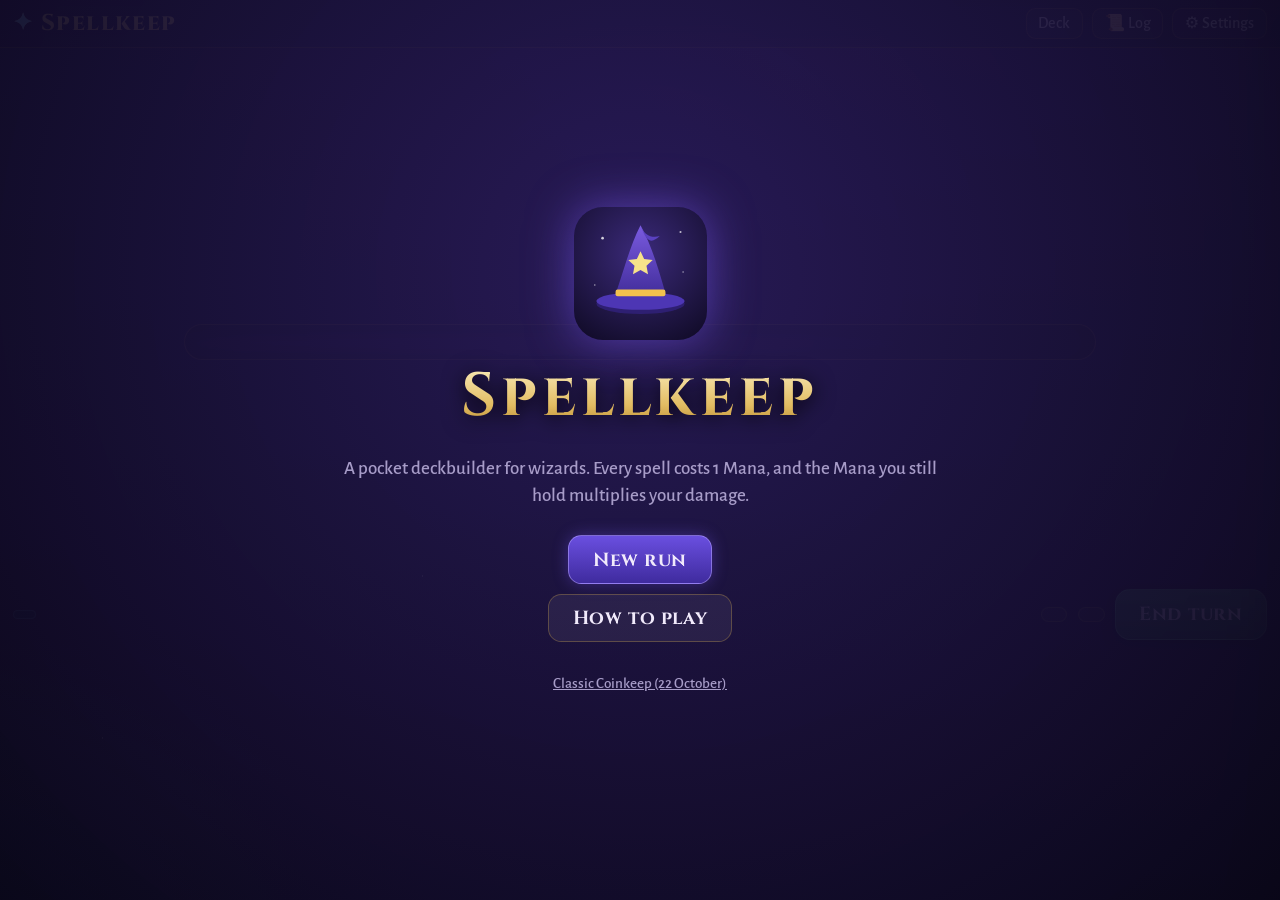
==== commit 7079542a: "Spellkeep v2: no market or Arcana. Pick 1 of 3 cards after each win, with rarity; half your unspent " ====
--- a/index.html
+++ b/index.html
@@ -30,7 +30,6 @@
     <div class="chips">
       <span class="chip" id="cCircle"></span>
       <span class="chip" id="cHearts"></span>
-      <span class="chip arc" id="cArc"></span>
       <span class="chip" id="cBoss"></span>
     </div>
     <span class="spacer"></span>
@@ -43,10 +42,6 @@
     <div id="relics"></div>
     <div id="board">
       <section id="foe"></section>
-      <section class="market-rail">
-        <div class="rail-label">Arcane Library <span id="mktNote"></span></div>
-        <div class="market" id="market"></div>
-      </section>
     </div>
 
     <div id="bar">
@@ -129,10 +124,11 @@
     <h3>How to play</h3>
     <p><b>Foes come one at a time.</b> Bring each one's health to zero within <b>5 turns</b>. If one is still standing after its last turn you lose a heart ❤, and with no hearts left the run is over. Each circle is a Foe, an Elite and a Boss; beat the 8th Boss to win, then play on for as long as you last.</p>
     <p><b>Mana ✦ is everything.</b> You start each turn with 3 ✦. Playing any card costs 1 ✦, paid after it resolves. Every hit is <b>multiplied by the ✦ you hold when it lands</b>, so the ✦ you don't spend is your power.</p>
-    <p><b>Order matters.</b> A card's lines resolve top to bottom. <i>+3 ✦ then Deal 6</i> hits with the new ✦; <i>Deal 12 then +3 ✦</i> hits first and pays later. Gain Mana before you strike, strike with your big spells while ✦ is high, and spend your last ✦ on Arcana. Each card in your hand shows what it would deal right now.</p>
-    <p><b>Arcana ◆</b> is your purse and it keeps between turns and fights. Learn new spells from the Arcane Library at any point in your turn: bought cards go to your discard pile. Every victory pays ◆, more for each turn to spare, so a fast kill is worth it.</p>
+    <p><b>Order matters.</b> A card's lines resolve top to bottom. <i>+3 ✦ then Deal 6</i> hits with the new ✦; <i>Deal 12 then +3 ✦</i> hits first and pays later. Gain Mana before you strike, and strike with your big spells while ✦ is high. Each card in your hand shows what it would deal right now.</p>
+    <p><b>Half your unspent ✦ carries over</b> to your next turn (rounded down). Spend it now, or build toward one great turn before the foe's time runs out. A fight ends the moment the foe falls.</p>
+    <p><b>New spells are rare.</b> After each win, choose one of 3 cards, or raise a card you already have one tier. Cards are common, uncommon or rare; Elites offer better ones and every Boss offers a rare. Later circles offer higher tiers.</p>
     <p><b>Burn</b> is multiplied once, when applied, then hits at the end of every turn for the rest of the fight: cast it early. <b>Runes</b> stay out for the rest of the fight.</p>
-    <p>After each win, take a card from the spoils. Elites and Bosses offer a <b>relic</b>. After a Boss, visit the <b>Sanctum</b> to purge, empower or copy a card, or rest. Each circle's Boss is shown from its first fight, so you can prepare for its curse.</p>
+    <p>Elites and Bosses offer a <b>relic</b>. After a Boss, visit the <b>Sanctum</b> to purge, empower or copy a card, or rest. Each circle's Boss is shown from its first fight, so you can prepare for its curse.</p>
     <button class="mbtn go" id="howClose">Got it</button>
   </div>
 </div>
--- a/css/style.css
+++ b/css/style.css
@@ -116,7 +116,6 @@
 .cn{font-family:var(--head);font-weight:700;font-size:.86rem;line-height:1.1;text-shadow:0 1px 2px #0009}
 .cn i{font-style:normal;color:var(--gold2)}
 .ctype{font-family:var(--head);font-size:.6rem;text-transform:uppercase;letter-spacing:.14em;color:var(--pmute);text-align:center}
-.card.rare .ctype::after{content:' · rare';color:var(--i-arc)}
 .card.up{box-shadow:0 .3rem .7rem #000a,inset 0 0 1.4rem #a07a3a33,0 0 .6rem #E2BC6266}
 .ops{margin:0;padding:0;list-style:none;counter-reset:st;font-size:.86rem;line-height:1.22;flex:1}
 .ops li{counter-increment:st;position:relative;padding-left:1.15rem;margin:.18rem 0;font-weight:700}
@@ -212,3 +211,14 @@
 .L-narrow .market .card{width:6.8rem;min-height:7.6rem}
 .L-narrow .cost{width:1.6rem;height:1.6rem;font-size:.62rem}
 .L-narrow #board{flex:1 1 auto;overflow-y:auto}
+
+/* Rarity: a gem colour on the type line and a glow for rares. */
+.ctype b{font-weight:800}
+.card.r-uncommon .ctype b{color:#2d63b8}
+.card.r-rare .ctype b{color:#a8781f}
+.card.r-rare{box-shadow:0 .3rem .7rem #000a,inset 0 0 1.4rem #a07a3a33,0 0 .9rem #F7E28A88}
+.mbtn.alt{background:linear-gradient(180deg,#3e3170,#2a2054);border-color:#E2BC6288}
+.mx small{max-width:9rem}
+/* With no market the foe has the board to itself: keep it a sensible size, centred. */
+#board{align-items:center;justify-content:center}
+#foe{max-width:48rem;max-height:17rem;width:100%}
